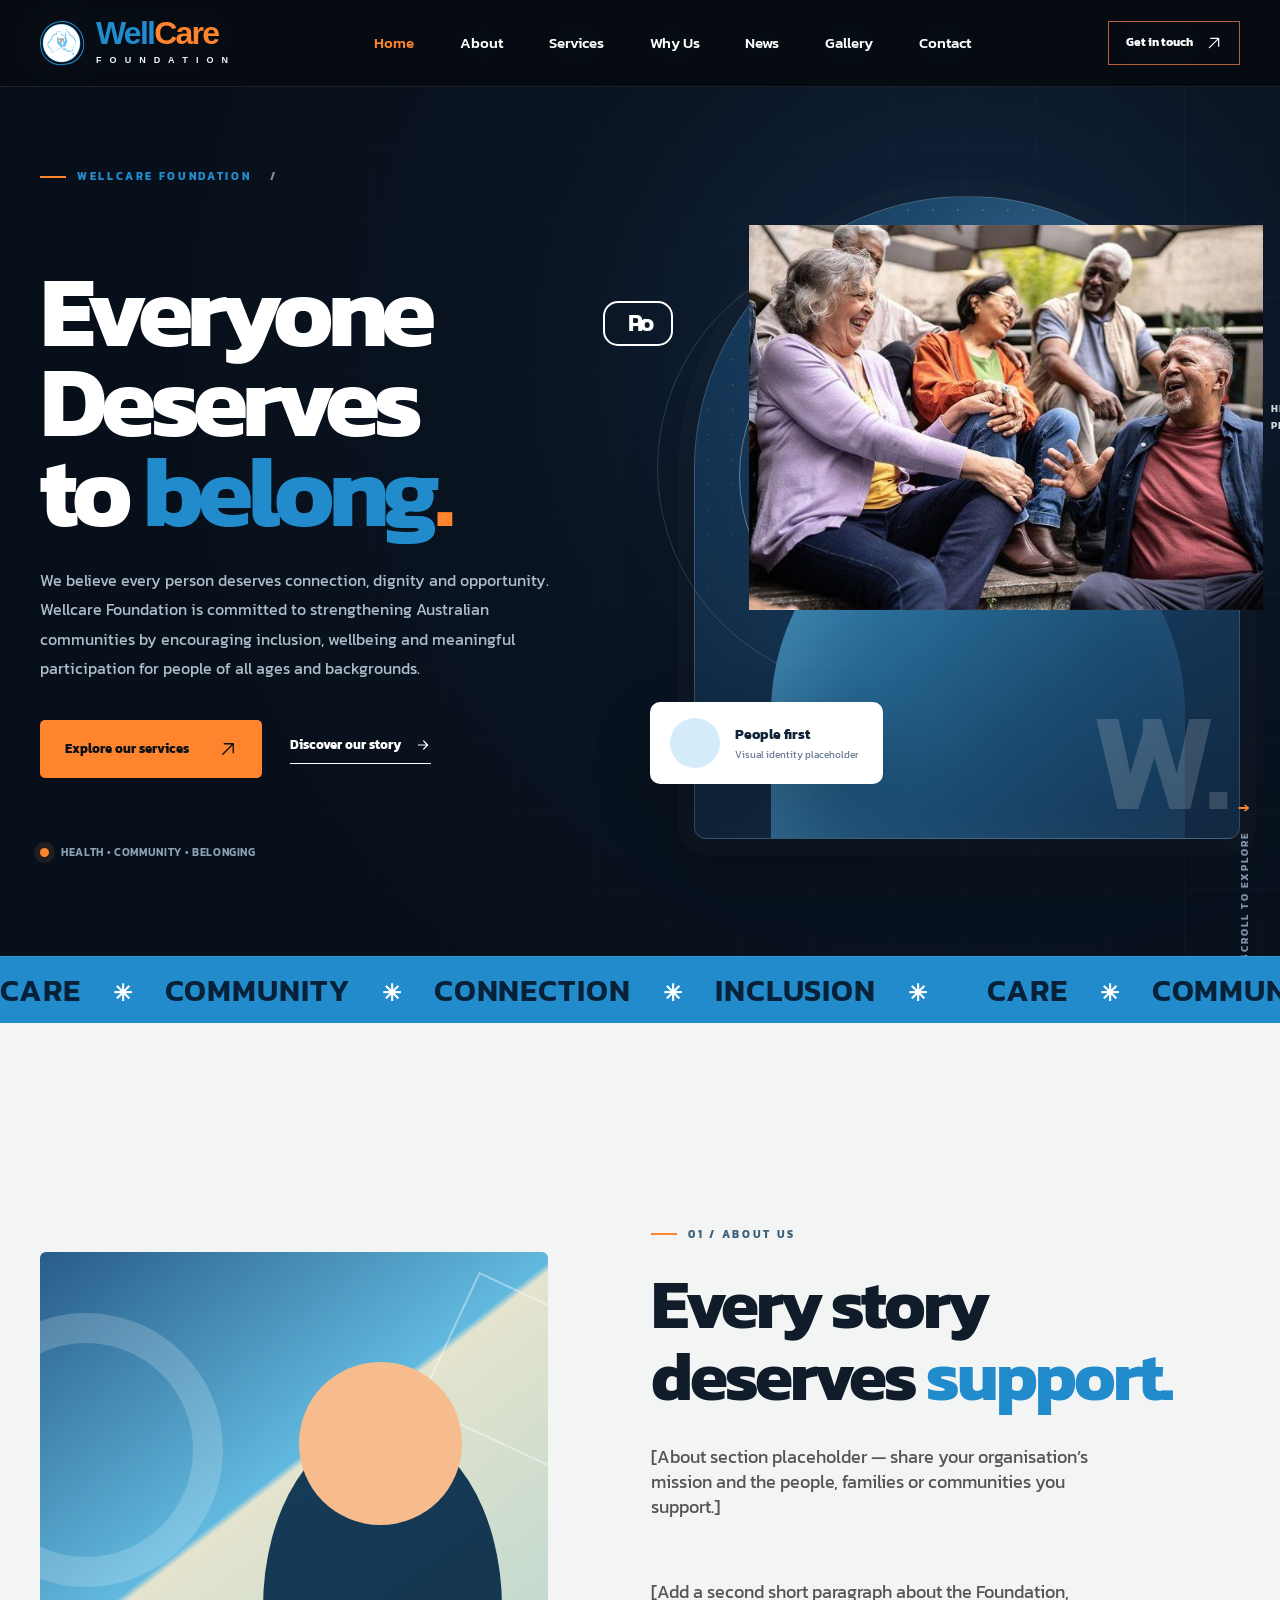
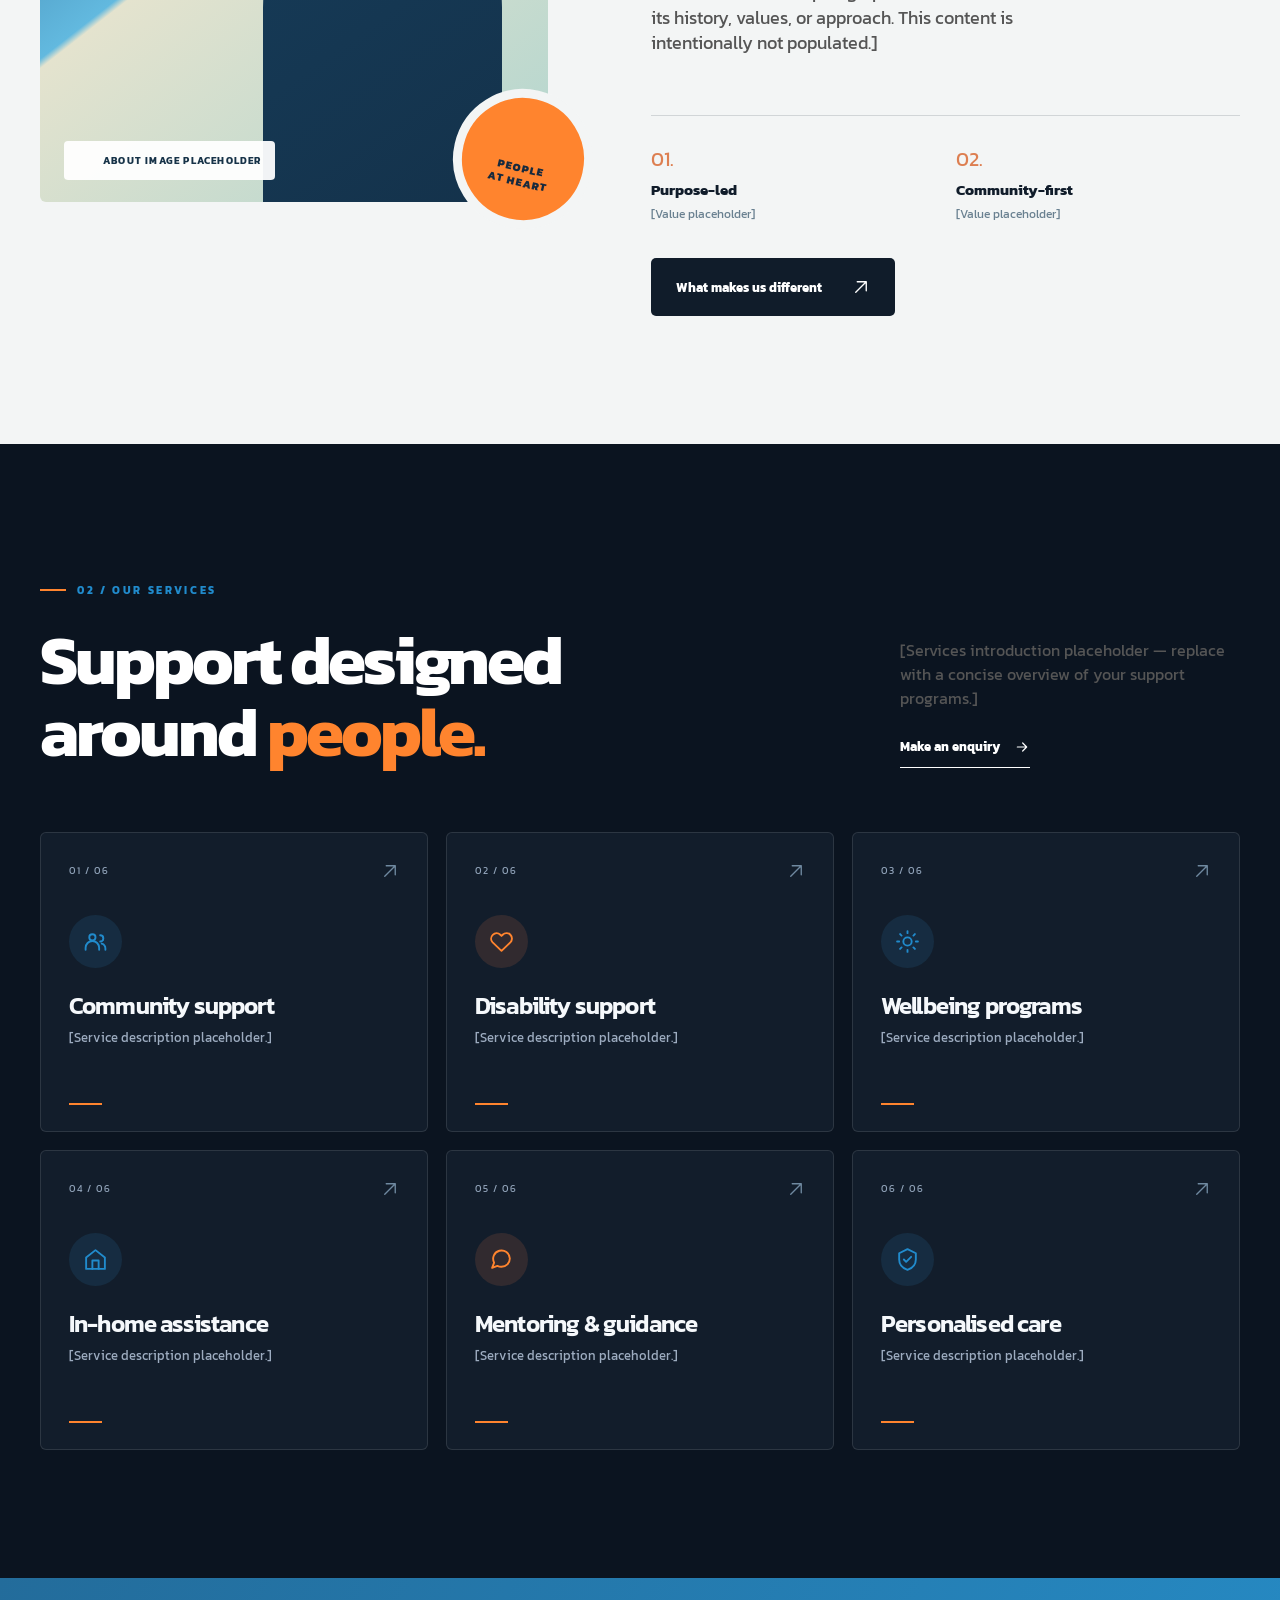
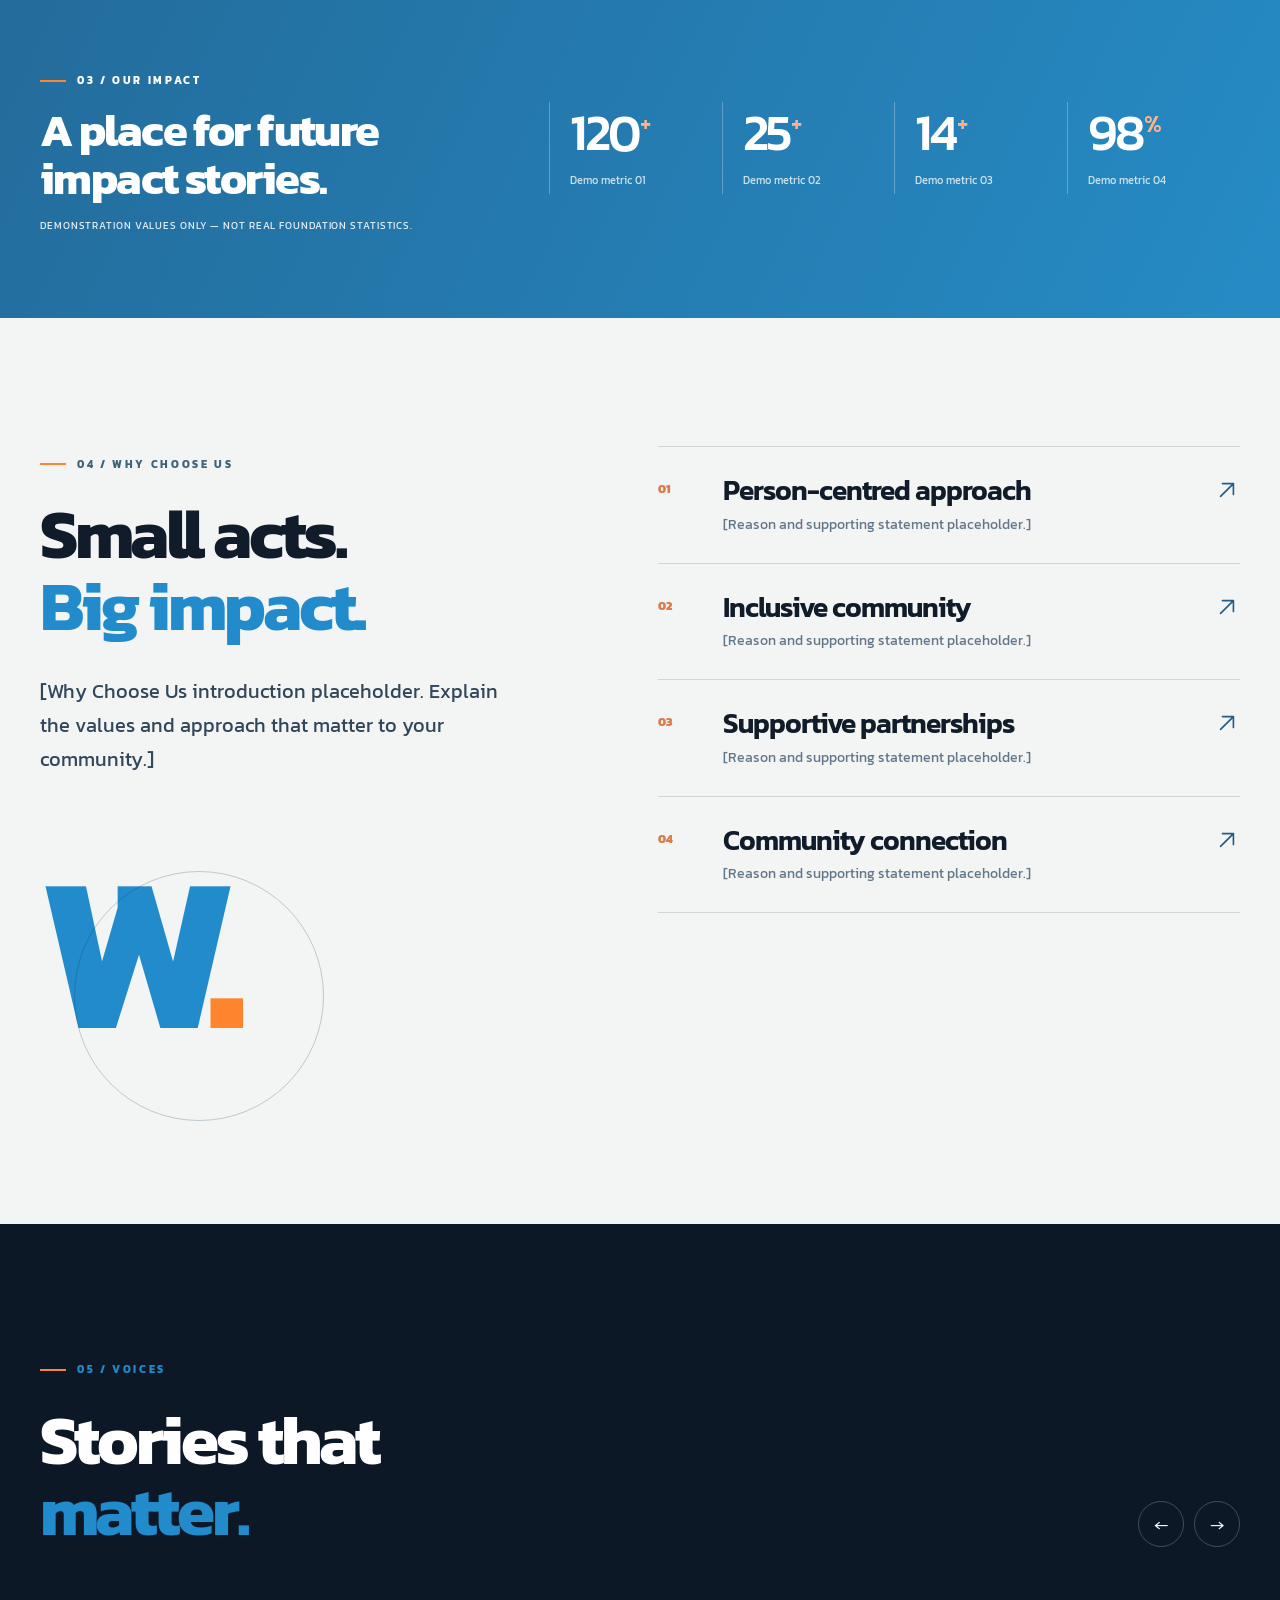
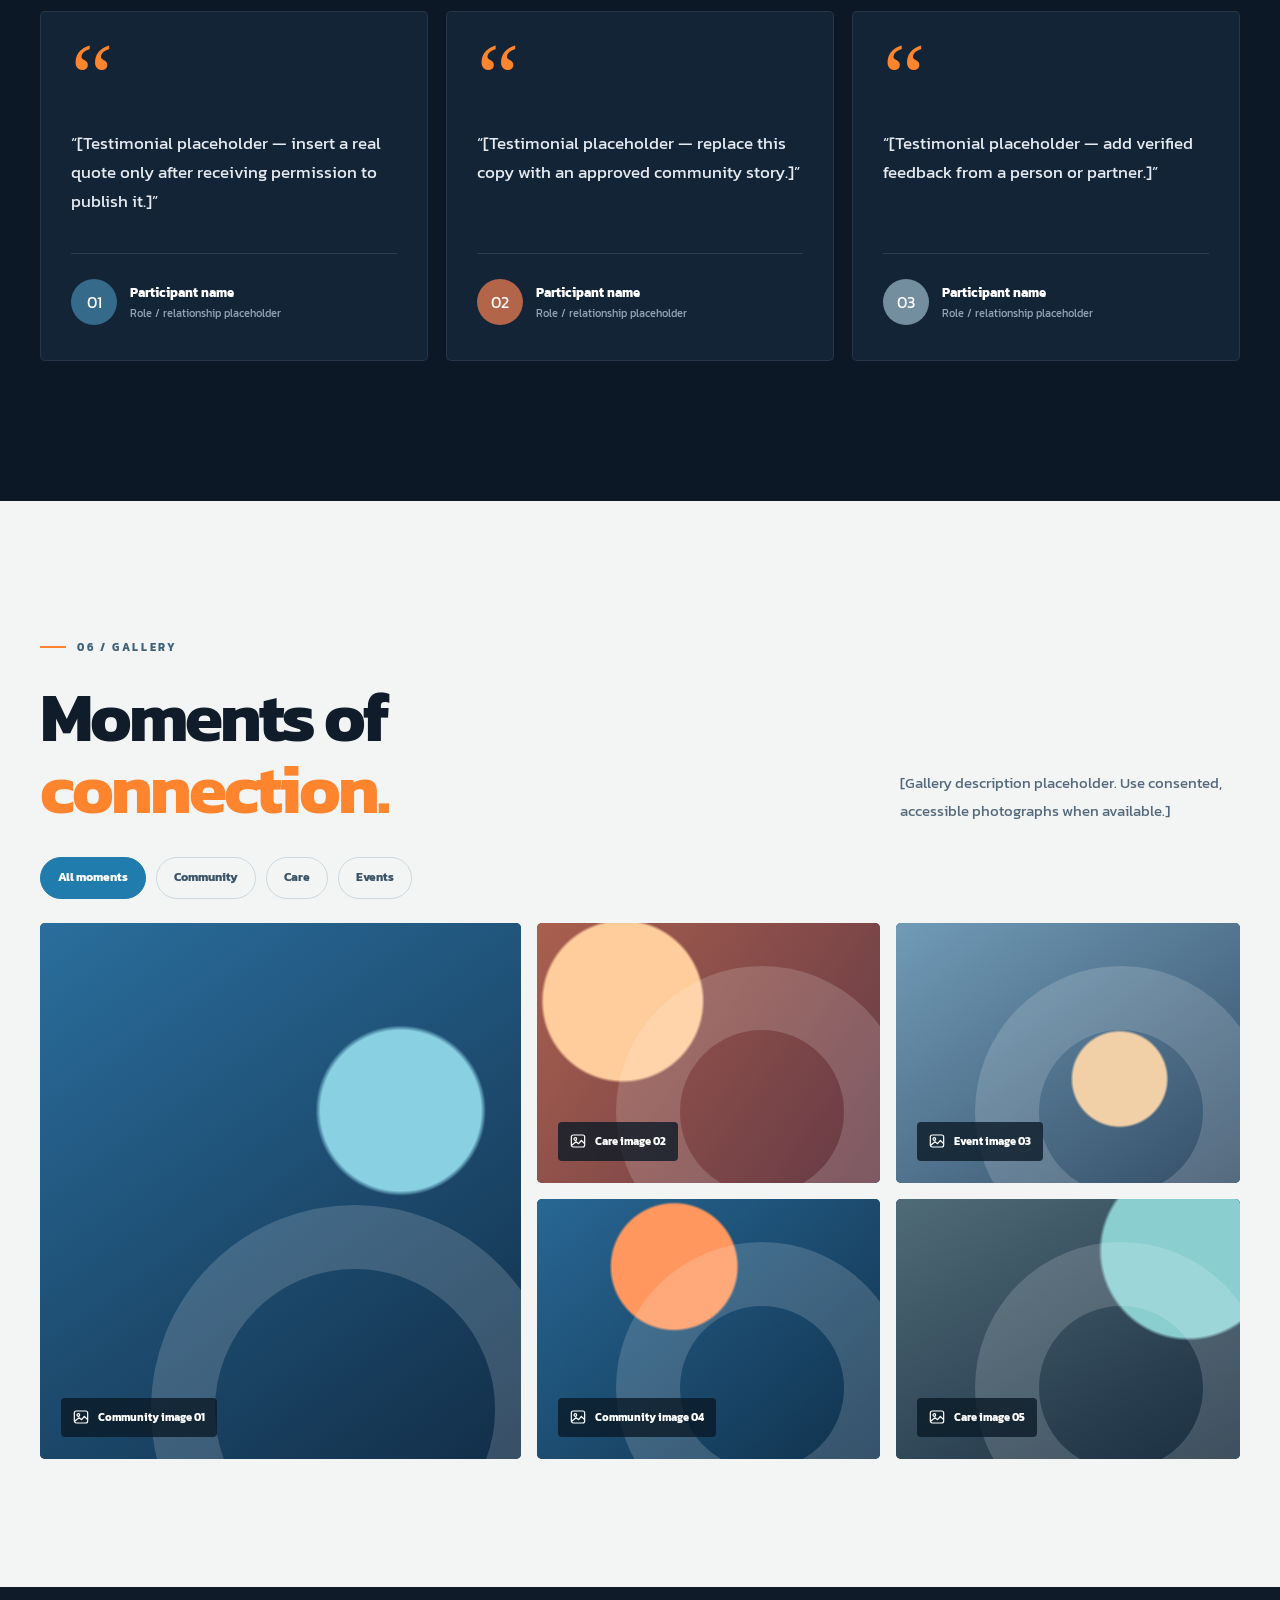
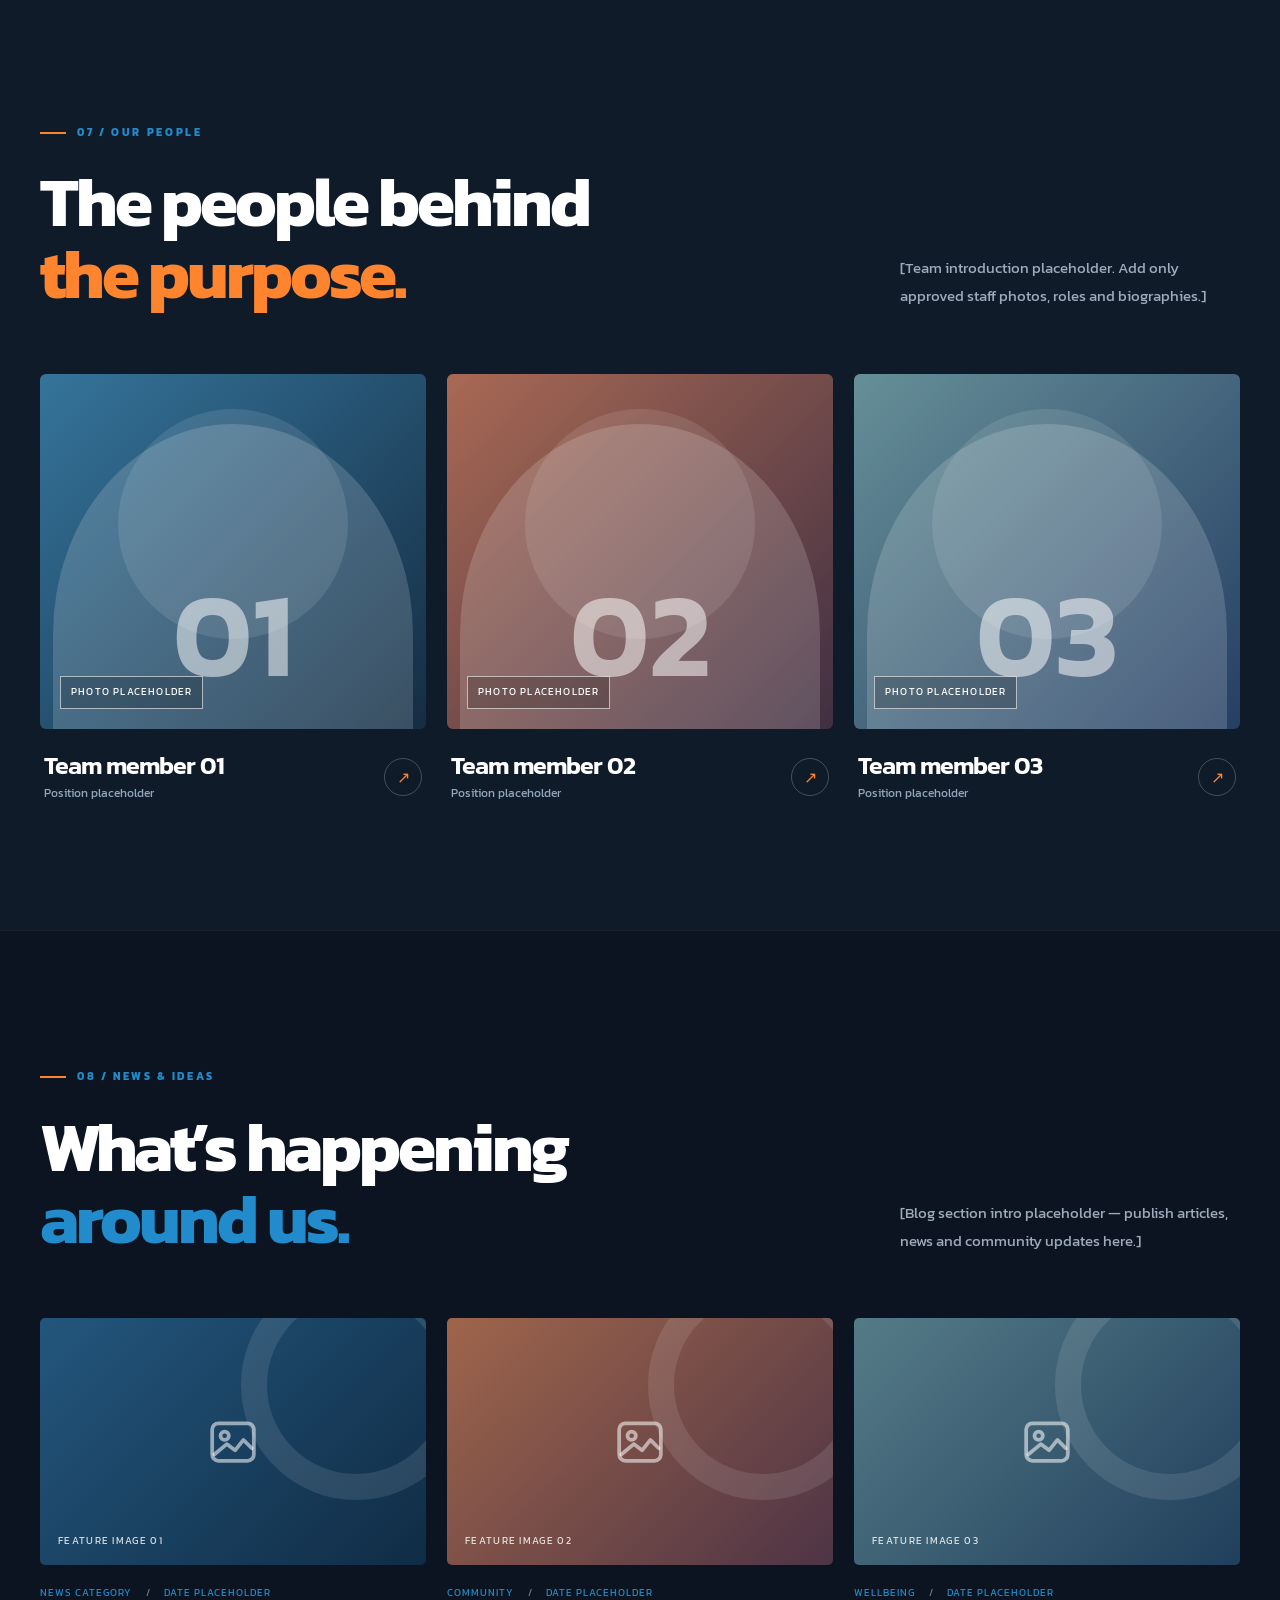
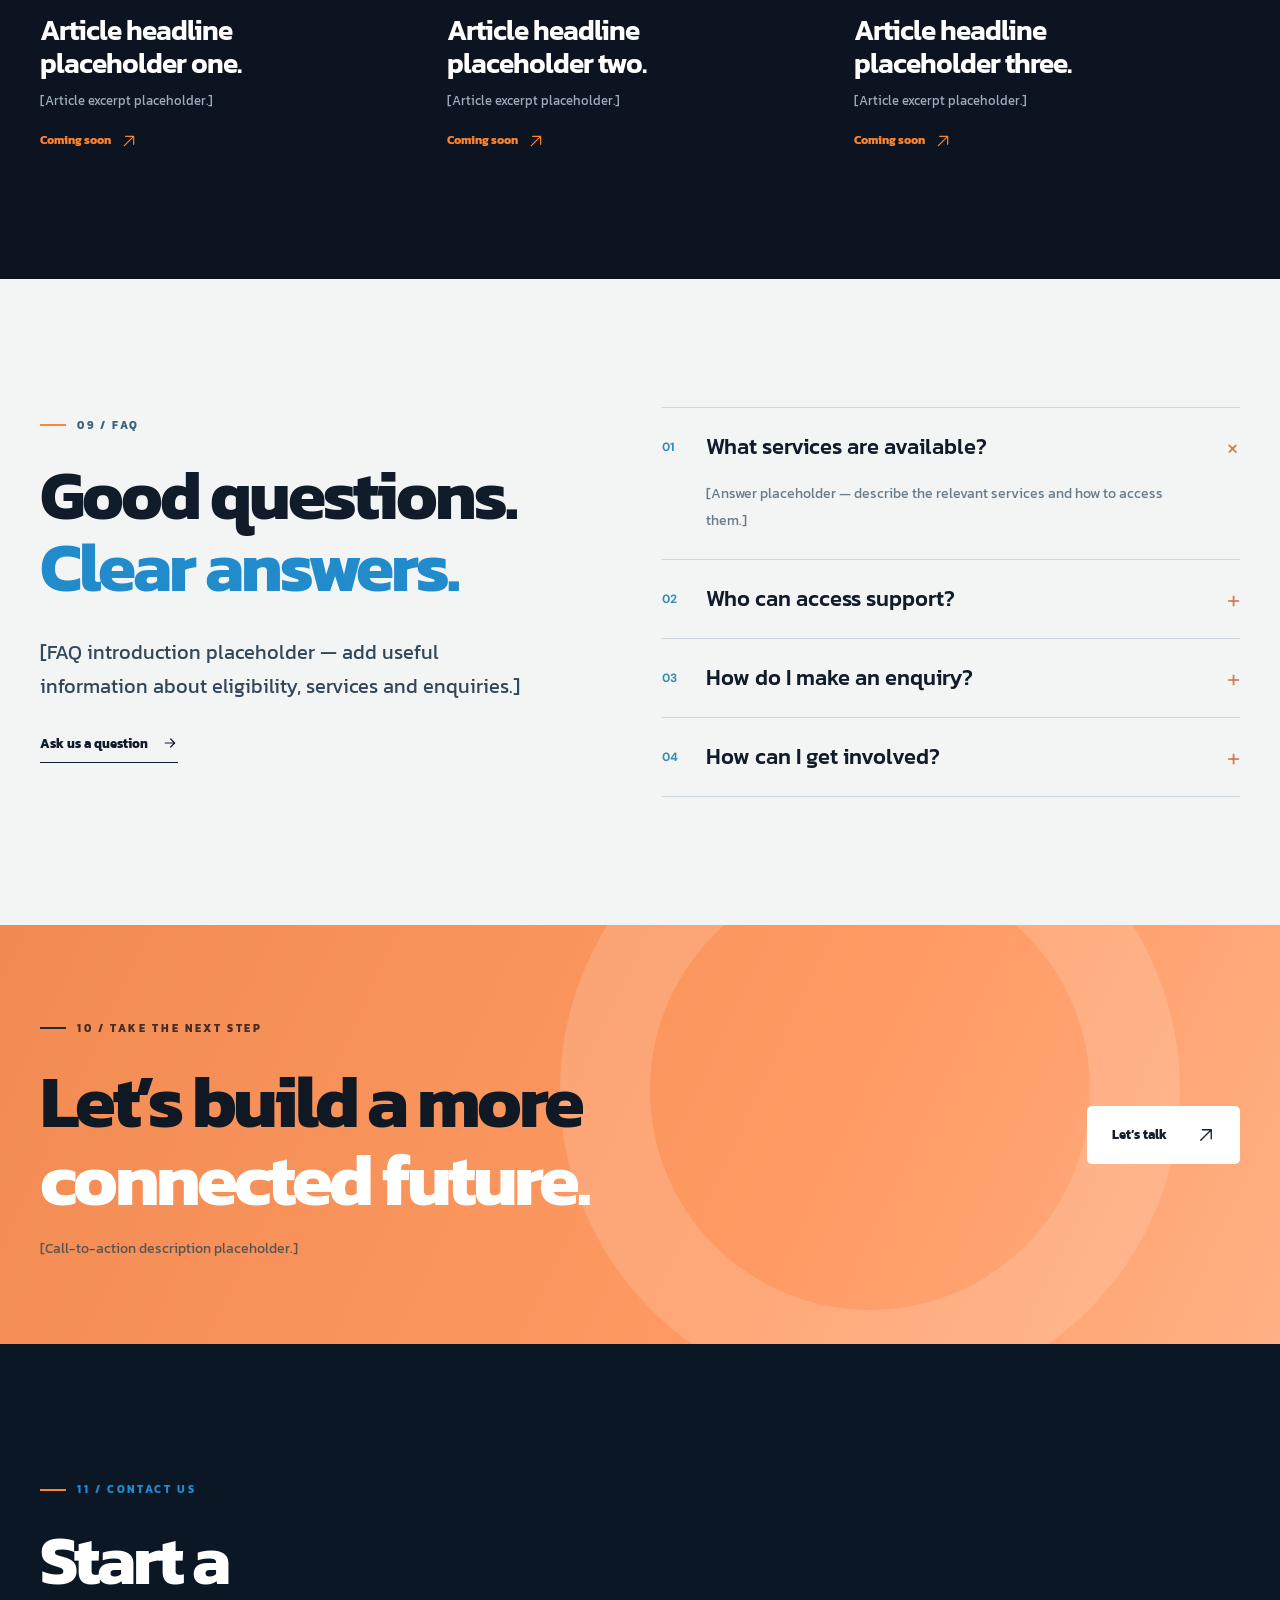
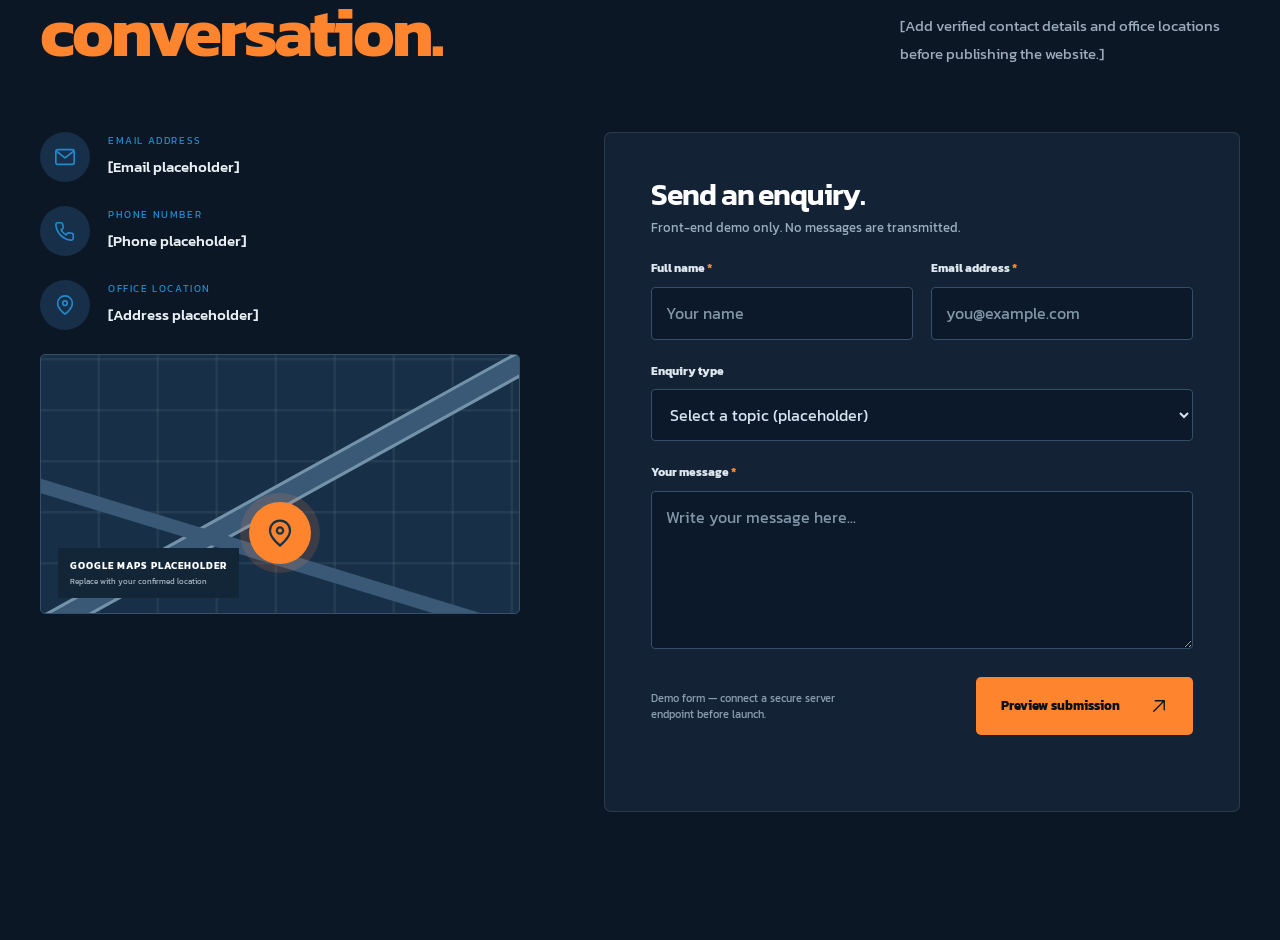
==== index.html @ 4d68d532 "Initial website development" ====
<!doctype html>
<html lang="en-AU">
<head>
  <meta charset="utf-8">
  <meta name="viewport" content="width=device-width, initial-scale=1">
  <meta name="theme-color" content="#090e16">
  <meta name="description" content="Wellcare Foundation — responsive website design prototype. Content and contact details are placeholders.">
  <title>Wellcare Foundation | Website UI Prototype</title>
  <link rel="stylesheet" href="css/wellcare-foundation-unified.css">
  <link rel="preconnect" href="https://fonts.googleapis.com">
  <link rel="preconnect" href="https://fonts.gstatic.com" crossorigin>
  <link href="https://fonts.googleapis.com/css2?family=DM+Sans:wght@400;500;600;700&family=Kanit:wght@400;500;600;700&display=swap" rel="stylesheet">
  <link rel="stylesheet" href="css/style.css">
  <script src="js/main.js" defer></script>
  <script src="js/wellcare-foundation-main.js" defer></script>
</head>
<body class="wf-site">
  <a class="skip-link" href="#main-content">Skip to main content</a>
  <div class="scroll-progress" aria-hidden="true"></div>

  <!-- Local SVG icon system; no icon font/library required. -->
  <svg xmlns="http://www.w3.org/2000/svg" class="svg-sprite" aria-hidden="true" focusable="false">
    <symbol id="i-arrow" viewBox="0 0 24 24"><path d="M5 12h14m-6-6 6 6-6 6"/></symbol>
    <symbol id="i-arrow-up-right" viewBox="0 0 24 24"><path d="M5 19 19 5M7 5h12v12"/></symbol>
    <symbol id="i-arrow-up" viewBox="0 0 24 24"><path d="M12 19V5m-6 6 6-6 6 6"/></symbol>
    <symbol id="i-heart" viewBox="0 0 24 24"><path d="M20.5 5.5a5.2 5.2 0 0 0-7.35 0L12 6.65l-1.15-1.15a5.2 5.2 0 0 0-7.35 7.35L12 21l8.5-8.15a5.2 5.2 0 0 0 0-7.35Z"/></symbol>
    <symbol id="i-people" viewBox="0 0 24 24"><circle cx="9" cy="8" r="3"/><path d="M2.5 20v-2a6.5 6.5 0 0 1 13 0v2m1-14a3 3 0 0 1 0 6m1.5 2a5 5 0 0 1 3.5 4.8V20"/></symbol>
    <symbol id="i-spark" viewBox="0 0 24 24"><path d="m12 2 2.6 7.4L22 12l-7.4 2.6L12 22l-2.6-7.4L2 12l7.4-2.6L12 2Z"/></symbol>
    <symbol id="i-shield" viewBox="0 0 24 24"><path d="m12 2 8 4v6c0 5.1-3.4 8.4-8 10-4.6-1.6-8-4.9-8-10V6l8-4Z"/><path d="m8.5 12 2.2 2.2 4.8-4.8"/></symbol>
    <symbol id="i-sun" viewBox="0 0 24 24"><circle cx="12" cy="12" r="4"/><path d="M12 2v2m0 16v2M4.9 4.9l1.4 1.4m11.4 11.4 1.4 1.4M2 12h2m16 0h2M4.9 19.1l1.4-1.4M17.7 6.3l1.4-1.4"/></symbol>
    <symbol id="i-home" viewBox="0 0 24 24"><path d="m3 10 9-7 9 7v11H3V10Z"/><path d="M9 21v-8h6v8"/></symbol>
    <symbol id="i-message" viewBox="0 0 24 24"><path d="M20 11a8 8 0 0 1-8 8 8.8 8.8 0 0 1-4-.9L3 20l1.9-5A8 8 0 1 1 20 11Z"/></symbol>
    <symbol id="i-pin" viewBox="0 0 24 24"><path d="M20 10c0 6-8 12-8 12S4 16 4 10a8 8 0 1 1 16 0Z"/><circle cx="12" cy="10" r="2.5"/></symbol>
    <symbol id="i-mail" viewBox="0 0 24 24"><rect x="2" y="4" width="20" height="16" rx="2"/><path d="m3 6 9 7 9-7"/></symbol>
    <symbol id="i-phone" viewBox="0 0 24 24"><path d="M21 16.5V20a2 2 0 0 1-2.2 2C9.7 21.2 2.8 14.3 2 5.2A2 2 0 0 1 4 3h3.5a2 2 0 0 1 2 1.7l.5 3a2 2 0 0 1-.6 1.8L7.8 11a16 16 0 0 0 5.2 5.2l1.5-1.6a2 2 0 0 1 1.8-.6l3 .5a2 2 0 0 1 1.7 2.2Z"/></symbol>
    <symbol id="i-plus" viewBox="0 0 24 24"><path d="M12 5v14M5 12h14"/></symbol>
    <symbol id="i-image" viewBox="0 0 24 24"><rect x="2" y="3" width="20" height="18" rx="3"/><circle cx="8" cy="9" r="2"/><path d="m3 18 6-5 4 3 4-5 4 4"/></symbol>
    <symbol id="i-play" viewBox="0 0 24 24"><path d="m8 5 11 7-11 7V5Z"/></symbol>
  </svg>

  <div id="site-header" data-include="components/header.html" aria-label="Site header"></div>
   <header id="header"></header>

  <main id="main-content">
    <!-- 01 / HERO -->
    <section class="hero" id="home" aria-labelledby="hero-title">
      <div class="hero__texture" aria-hidden="true"></div>
      <div class="container hero__inner">
        <div class="hero__copy">
          <div class="eyebrow eyebrow--light"><span class="eyebrow__dash"></span> WELLCARE FOUNDATION <span class="eyebrow__index">/ </span></div>
          <h1 id="hero-title" class="hero__title">Everyone Deserves<br>to <em>belong<span class="accent-dot">.</span></em></h1>
          <p class="hero__intro">We believe every person deserves connection, dignity and opportunity. Wellcare Foundation is committed to strengthening Australian communities by encouraging inclusion, wellbeing and meaningful participation for people of all ages and backgrounds.</p>
          <div class="hero__actions">
            <a href="#services" class="btn btn--orange">Explore our services <svg class="icon"><use href="#i-arrow-up-right"></use></svg></a>
            <a href="about.html" class="text-link text-link--light">Discover our story <svg class="icon"><use href="#i-arrow"></use></svg></a>
          </div>
          <div class="hero__bottom"><span class="hero__pulse" aria-hidden="true"></span><span>Health • Community • Belonging</span></div>
        </div>
        <div class="hero__art" aria-label="Decorative abstract image placeholder">
          <div class="hero__art-grid" aria-hidden="true"></div>
          <div class="hero__art-orbit hero__art-orbit--one" aria-hidden="true"></div>
          <div class="hero__art-orbit hero__art-orbit--two" aria-hidden="true"></div>
          <div class="hero__art-circle" aria-hidden="true"></div>
          <div class="hero__art-figure" aria-hidden="true"></div>
          <span class="hero__art-caption"><svg class="icon">
            <img src="img/img11.jpg" alt="Wellcare Foundation community" class="hero__main-image">
        </svg> HERO VISUAL PLACEHOLDER</span>
          <span class="hero__art-number" aria-hidden="true">W.</span>
          <div class="hero__floating-card"><span class="round-icon round-icon--blue"><svg class="icon"><use href="img/img4.jpg"></use></svg></span><span><strong>People first</strong><small>Visual identity placeholder</small></span></div>
        </div>
      </div>
      <div class="hero__side-note" aria-hidden="true">SCROLL TO EXPLORE <span>↓</span></div>
    </section>

    <!-- MOVING KEYWORDS -->
    <div class="ticker" aria-label="Care, community, connection and inclusion">
      <div class="ticker__track" aria-hidden="true">
        <span>CARE <b>✳</b> COMMUNITY <b>✳</b> CONNECTION <b>✳</b> INCLUSION <b>✳</b></span>
        <span>CARE <b>✳</b> COMMUNITY <b>✳</b> CONNECTION <b>✳</b> INCLUSION <b>✳</b></span>
        <span>CARE <b>✳</b> COMMUNITY <b>✳</b> CONNECTION <b>✳</b> INCLUSION <b>✳</b></span>
      </div>
    </div>

    <!-- 02 / ABOUT -->
    <section class="section section--light about" id="about" aria-labelledby="about-title">
      <div class="container about__grid">
        <div class="about__image reveal">
          <div class="media-placeholder media-placeholder--about">
            <div class="media-placeholder__decor media-placeholder__decor--circle"></div>
            <div class="media-placeholder__decor media-placeholder__decor--square"></div>
            <div class="media-placeholder__tag"><svg class="icon"><use href="img/img1.jpg"></use></svg> ABOUT IMAGE PLACEHOLDER</div>
          </div>
          <div class="about__seal"><svg class="icon"><use href="img/WCALogofinal.png"></use></svg><span>PEOPLE<br>AT HEART</span></div>
        </div>
        <div class="about__content reveal">
          <div class="eyebrow"><span class="eyebrow__dash"></span> 01 / ABOUT US</div>
          <h2 class="section-title" id="about-title">Every story<br>deserves <span class="text-blue">support.</span></h2>
          <p class="section-lead">[About section placeholder — share your organisation’s mission and the people, families or communities you support.]</p>
          <p class="body-copy">[Add a second short paragraph about the Foundation, its history, values, or approach. This content is intentionally not populated.]</p>
          <div class="about__mini-grid">
            <div><span class="about__line-number">01.</span><strong>Purpose-led</strong><small>[Value placeholder]</small></div>
            <div><span class="about__line-number">02.</span><strong>Community-first</strong><small>[Value placeholder]</small></div>
          </div>
          <a href="#why-us" class="btn btn--dark">What makes us different <svg class="icon"><use href="#i-arrow-up-right"></use></svg></a>
        </div>
      </div>
    </section>

    <!-- 03 / SERVICES -->
    <section class="section section--dark services" id="services" aria-labelledby="services-title">
      <div class="container">
        <div class="section-heading reveal">
          <div><div class="eyebrow eyebrow--light"><span class="eyebrow__dash"></span> 02 / OUR SERVICES</div><h2 class="section-title section-title--light" id="services-title">Support designed<br>around <span class="text-orange">people.</span></h2></div>
          <div class="section-heading__aside"><p>[Services introduction placeholder — replace with a concise overview of your support programs.]</p><a href="#contact" class="text-link text-link--light">Make an enquiry <svg class="icon"><use href="#i-arrow"></use></svg></a></div>
        </div>
        <div class="services__grid">
          <article class="service-card reveal"><span class="service-card__top"><span class="service-card__number">01 / 06</span><svg class="icon icon--arrow"><use href="#i-arrow-up-right"></use></svg></span><span class="service-card__icon"><svg class="icon"><use href="#i-people"></use></svg></span><h3>Community support</h3><p>[Service description placeholder.]</p><span class="service-card__rule"></span></article>
          <article class="service-card reveal"><span class="service-card__top"><span class="service-card__number">02 / 06</span><svg class="icon icon--arrow"><use href="#i-arrow-up-right"></use></svg></span><span class="service-card__icon"><svg class="icon"><use href="#i-heart"></use></svg></span><h3>Disability support</h3><p>[Service description placeholder.]</p><span class="service-card__rule"></span></article>
          <article class="service-card reveal"><span class="service-card__top"><span class="service-card__number">03 / 06</span><svg class="icon icon--arrow"><use href="#i-arrow-up-right"></use></svg></span><span class="service-card__icon"><svg class="icon"><use href="#i-sun"></use></svg></span><h3>Wellbeing programs</h3><p>[Service description placeholder.]</p><span class="service-card__rule"></span></article>
          <article class="service-card reveal"><span class="service-card__top"><span class="service-card__number">04 / 06</span><svg class="icon icon--arrow"><use href="#i-arrow-up-right"></use></svg></span><span class="service-card__icon"><svg class="icon"><use href="#i-home"></use></svg></span><h3>In-home assistance</h3><p>[Service description placeholder.]</p><span class="service-card__rule"></span></article>
          <article class="service-card reveal"><span class="service-card__top"><span class="service-card__number">05 / 06</span><svg class="icon icon--arrow"><use href="#i-arrow-up-right"></use></svg></span><span class="service-card__icon"><svg class="icon"><use href="#i-message"></use></svg></span><h3>Mentoring & guidance</h3><p>[Service description placeholder.]</p><span class="service-card__rule"></span></article>
          <article class="service-card reveal"><span class="service-card__top"><span class="service-card__number">06 / 06</span><svg class="icon icon--arrow"><use href="#i-arrow-up-right"></use></svg></span><span class="service-card__icon"><svg class="icon"><use href="#i-shield"></use></svg></span><h3>Personalised care</h3><p>[Service description placeholder.]</p><span class="service-card__rule"></span></article>
        </div>
      </div>
    </section>

    <!-- 04 / ANIMATED COUNTERS (EXPLICIT DEMO PLACEHOLDERS) -->
    <section class="stats" id="impact" aria-labelledby="stats-title">
      <div class="container">
        <div class="stats__intro"><div class="eyebrow eyebrow--light"><span class="eyebrow__dash"></span> 03 / OUR IMPACT</div><h2 id="stats-title">A place for future<br>impact stories.</h2><p>DEMONSTRATION VALUES ONLY — NOT REAL FOUNDATION STATISTICS.</p></div>
        <div class="stats__grid">
          <div class="stat"><span class="stat__value"><span data-counter="120">0</span><sup>+</sup></span><span class="stat__label">Demo metric 01</span></div>
          <div class="stat"><span class="stat__value"><span data-counter="25">0</span><sup>+</sup></span><span class="stat__label">Demo metric 02</span></div>
          <div class="stat"><span class="stat__value"><span data-counter="14">0</span><sup>+</sup></span><span class="stat__label">Demo metric 03</span></div>
          <div class="stat"><span class="stat__value"><span data-counter="98">0</span><sup>%</sup></span><span class="stat__label">Demo metric 04</span></div>
        </div>
      </div>
    </section>

    <!-- 05 / WHY CHOOSE US -->
    <section class="section section--light why" id="why-us" aria-labelledby="why-title">
      <div class="container why__grid">
        <div class="why__intro reveal"><div class="eyebrow"><span class="eyebrow__dash"></span> 04 / WHY CHOOSE US</div><h2 class="section-title" id="why-title">Small acts.<br><span class="text-blue">Big impact.</span></h2><p class="section-lead">[Why Choose Us introduction placeholder. Explain the values and approach that matter to your community.]</p><div class="why__graphic" aria-hidden="true"><span>W<span>.</span></span><div class="why__graphic-ring"></div></div></div>
        <div class="why__list">
          <article class="why-item reveal"><span class="why-item__number">01</span><div><h3>Person-centred approach</h3><p>[Reason and supporting statement placeholder.]</p></div><svg class="icon"><use href="#i-arrow-up-right"></use></svg></article>
          <article class="why-item reveal"><span class="why-item__number">02</span><div><h3>Inclusive community</h3><p>[Reason and supporting statement placeholder.]</p></div><svg class="icon"><use href="#i-arrow-up-right"></use></svg></article>
          <article class="why-item reveal"><span class="why-item__number">03</span><div><h3>Supportive partnerships</h3><p>[Reason and supporting statement placeholder.]</p></div><svg class="icon"><use href="#i-arrow-up-right"></use></svg></article>
          <article class="why-item reveal"><span class="why-item__number">04</span><div><h3>Community connection</h3><p>[Reason and supporting statement placeholder.]</p></div><svg class="icon"><use href="#i-arrow-up-right"></use></svg></article>
        </div>
      </div>
    </section>

    <!-- 06 / TESTIMONIALS -->
    <section class="section section--dark testimonials" id="testimonials" aria-labelledby="testimonials-title">
      <div class="container">
        <div class="section-heading reveal"><div><div class="eyebrow eyebrow--light"><span class="eyebrow__dash"></span> 05 / VOICES</div><h2 class="section-title section-title--light" id="testimonials-title">Stories that<br><span class="text-blue">matter.</span></h2></div><div class="carousel-controls"><button class="circle-button" type="button" data-slider-prev aria-label="Previous testimonial">←</button><button class="circle-button" type="button" data-slider-next aria-label="Next testimonial">→</button></div></div>
        <div class="testimonials__track" data-testimonial-slider tabindex="0" aria-label="Testimonial placeholder cards">
          <article class="quote-card"><span class="quote-card__mark" aria-hidden="true">“</span><p>“[Testimonial placeholder — insert a real quote only after receiving permission to publish it.]”</p><div class="quote-card__person"><span class="avatar avatar--one" aria-hidden="true">01</span><span><strong>Participant name</strong><small>Role / relationship placeholder</small></span></div></article>
          <article class="quote-card"><span class="quote-card__mark" aria-hidden="true">“</span><p>“[Testimonial placeholder — replace this copy with an approved community story.]”</p><div class="quote-card__person"><span class="avatar avatar--two" aria-hidden="true">02</span><span><strong>Participant name</strong><small>Role / relationship placeholder</small></span></div></article>
          <article class="quote-card"><span class="quote-card__mark" aria-hidden="true">“</span><p>“[Testimonial placeholder — add verified feedback from a person or partner.]”</p><div class="quote-card__person"><span class="avatar avatar--three" aria-hidden="true">03</span><span><strong>Participant name</strong><small>Role / relationship placeholder</small></span></div></article>
        </div>
      </div>
    </section>

    <!-- 07 / GALLERY WITH WORKING FILTERS -->
    <section class="section section--light gallery" id="gallery" aria-labelledby="gallery-title">
      <div class="container">
        <div class="section-heading section-heading--bottom reveal"><div><div class="eyebrow"><span class="eyebrow__dash"></span> 06 / GALLERY</div><h2 class="section-title" id="gallery-title">Moments of<br><span class="text-orange">connection.</span></h2></div><p class="section-heading__aside">[Gallery description placeholder. Use consented, accessible photographs when available.]</p></div>
        <div class="filter-bar" aria-label="Filter gallery">
          <button type="button" class="filter-button is-active" data-filter="all" aria-pressed="true">All moments</button>
          <button type="button" class="filter-button" data-filter="community" aria-pressed="false">Community</button>
          <button type="button" class="filter-button" data-filter="care" aria-pressed="false">Care</button>
          <button type="button" class="filter-button" data-filter="events" aria-pressed="false">Events</button>
        </div>
        <div class="gallery__grid">
          <div class="gallery-tile gallery-tile--large gallery-tile--a reveal" data-gallery-category="community"><div class="gallery-tile__art"></div><span class="gallery-tile__label"><svg class="icon"><use href="#i-image"></use></svg> Community image 01</span></div>
          <div class="gallery-tile gallery-tile--b reveal" data-gallery-category="care"><div class="gallery-tile__art"></div><span class="gallery-tile__label"><svg class="icon"><use href="#i-image"></use></svg> Care image 02</span></div>
          <div class="gallery-tile gallery-tile--c reveal" data-gallery-category="events"><div class="gallery-tile__art"></div><span class="gallery-tile__label"><svg class="icon"><use href="#i-image"></use></svg> Event image 03</span></div>
          <div class="gallery-tile gallery-tile--d reveal" data-gallery-category="community"><div class="gallery-tile__art"></div><span class="gallery-tile__label"><svg class="icon"><use href="#i-image"></use></svg> Community image 04</span></div>
          <div class="gallery-tile gallery-tile--e reveal" data-gallery-category="care"><div class="gallery-tile__art"></div><span class="gallery-tile__label"><svg class="icon"><use href="#i-image"></use></svg> Care image 05</span></div>
        </div>
      </div>
    </section>

    <!-- 08 / TEAM -->
    <section class="section section--dark team" id="team" aria-labelledby="team-title">
      <div class="container">
        <div class="section-heading reveal"><div><div class="eyebrow eyebrow--light"><span class="eyebrow__dash"></span> 07 / OUR PEOPLE</div><h2 class="section-title section-title--light" id="team-title">The people behind<br><span class="text-orange">the purpose.</span></h2></div><p class="section-heading__aside">[Team introduction placeholder. Add only approved staff photos, roles and biographies.]</p></div>
        <div class="team__grid">
          <article class="team-card reveal"><div class="team-card__media team-card__media--one"><span class="team-card__avatar" aria-hidden="true">01</span><span class="media-stamp">PHOTO PLACEHOLDER</span></div><div class="team-card__content"><div><h3>Team member 01</h3><p>Position placeholder</p></div><span class="team-card__plus" aria-hidden="true">↗</span></div></article>
          <article class="team-card reveal"><div class="team-card__media team-card__media--two"><span class="team-card__avatar" aria-hidden="true">02</span><span class="media-stamp">PHOTO PLACEHOLDER</span></div><div class="team-card__content"><div><h3>Team member 02</h3><p>Position placeholder</p></div><span class="team-card__plus" aria-hidden="true">↗</span></div></article>
          <article class="team-card reveal"><div class="team-card__media team-card__media--three"><span class="team-card__avatar" aria-hidden="true">03</span><span class="media-stamp">PHOTO PLACEHOLDER</span></div><div class="team-card__content"><div><h3>Team member 03</h3><p>Position placeholder</p></div><span class="team-card__plus" aria-hidden="true">↗</span></div></article>
        </div>
      </div>
    </section>

    <!-- 09 / BLOG -->
    <section class="section section--dark blog" id="news" aria-labelledby="blog-title">
      <div class="container">
        <div class="section-heading reveal"><div><div class="eyebrow eyebrow--light"><span class="eyebrow__dash"></span> 08 / NEWS & IDEAS</div><h2 class="section-title section-title--light" id="blog-title">What’s happening<br><span class="text-blue">around us.</span></h2></div><p class="section-heading__aside">[Blog section intro placeholder — publish articles, news and community updates here.]</p></div>
        <div class="blog__grid">
          <article class="news-card reveal"><div class="news-card__image news-card__image--a"><span class="news-card__image-label">FEATURE IMAGE 01</span><svg class="icon"><use href="#i-image"></use></svg></div><div class="news-card__meta"><span>NEWS CATEGORY</span><span>DATE PLACEHOLDER</span></div><h3>Article headline placeholder one.</h3><p>[Article excerpt placeholder.]</p><span class="news-card__text-link">Coming soon <svg class="icon"><use href="#i-arrow-up-right"></use></svg></span></article>
          <article class="news-card reveal"><div class="news-card__image news-card__image--b"><span class="news-card__image-label">FEATURE IMAGE 02</span><svg class="icon"><use href="#i-image"></use></svg></div><div class="news-card__meta"><span>COMMUNITY</span><span>DATE PLACEHOLDER</span></div><h3>Article headline placeholder two.</h3><p>[Article excerpt placeholder.]</p><span class="news-card__text-link">Coming soon <svg class="icon"><use href="#i-arrow-up-right"></use></svg></span></article>
          <article class="news-card reveal"><div class="news-card__image news-card__image--c"><span class="news-card__image-label">FEATURE IMAGE 03</span><svg class="icon"><use href="#i-image"></use></svg></div><div class="news-card__meta"><span>WELLBEING</span><span>DATE PLACEHOLDER</span></div><h3>Article headline placeholder three.</h3><p>[Article excerpt placeholder.]</p><span class="news-card__text-link">Coming soon <svg class="icon"><use href="#i-arrow-up-right"></use></svg></span></article>
        </div>
      </div>
    </section>

    <!-- 10 / FAQ -->
    <section class="section section--light faq" id="faq" aria-labelledby="faq-title">
      <div class="container faq__grid">
        <div class="faq__intro reveal"><div class="eyebrow"><span class="eyebrow__dash"></span> 09 / FAQ</div><h2 class="section-title" id="faq-title">Good questions.<br><span class="text-blue">Clear answers.</span></h2><p class="section-lead">[FAQ introduction placeholder — add useful information about eligibility, services and enquiries.]</p><a href="#contact" class="text-link">Ask us a question <svg class="icon"><use href="#i-arrow"></use></svg></a></div>
        <div class="faq__items reveal">
          <details class="faq-item" open><summary><span>01</span> What services are available? <span class="faq-item__plus">+</span></summary><p>[Answer placeholder — describe the relevant services and how to access them.]</p></details>
          <details class="faq-item"><summary><span>02</span> Who can access support? <span class="faq-item__plus">+</span></summary><p>[Answer placeholder — explain the eligibility or referral process.]</p></details>
          <details class="faq-item"><summary><span>03</span> How do I make an enquiry? <span class="faq-item__plus">+</span></summary><p>[Answer placeholder — describe the contact and response process.]</p></details>
          <details class="faq-item"><summary><span>04</span> How can I get involved? <span class="faq-item__plus">+</span></summary><p>[Answer placeholder — add approved volunteering, partnership or donation information.]</p></details>
        </div>
      </div>
    </section>

    <!-- 11 / CTA -->
    <section class="cta" id="get-involved" aria-labelledby="cta-title">
      <div class="container cta__inner reveal"><div><div class="eyebrow eyebrow--light"><span class="eyebrow__dash"></span> 10 / TAKE THE NEXT STEP</div><h2 id="cta-title">Let’s build a more<br><em>connected future.</em></h2><p>[Call-to-action description placeholder.]</p></div><a href="#contact" class="btn btn--white">Let’s talk <svg class="icon"><use href="#i-arrow-up-right"></use></svg></a><div class="cta__shape" aria-hidden="true"></div></div>
    </section>

    <!-- 12 / CONTACT + MAP PLACEHOLDER -->
    <section class="section section--dark contact" id="contact" aria-labelledby="contact-title">
      <div class="container">
        <div class="section-heading reveal"><div><div class="eyebrow eyebrow--light"><span class="eyebrow__dash"></span> 11 / CONTACT US</div><h2 class="section-title section-title--light" id="contact-title">Start a<br><span class="text-orange">conversation.</span></h2></div><p class="section-heading__aside">[Add verified contact details and office locations before publishing the website.]</p></div>
        <div class="contact__grid">
          <div class="contact__details reveal">
            <div class="contact-item"><span class="round-icon"><svg class="icon"><use href="#i-mail"></use></svg></span><div><span class="contact-item__label">EMAIL ADDRESS</span><strong>[Email placeholder]</strong></div></div>
            <div class="contact-item"><span class="round-icon"><svg class="icon"><use href="#i-phone"></use></svg></span><div><span class="contact-item__label">PHONE NUMBER</span><strong>[Phone placeholder]</strong></div></div>
            <div class="contact-item"><span class="round-icon"><svg class="icon"><use href="#i-pin"></use></svg></span><div><span class="contact-item__label">OFFICE LOCATION</span><strong>[Address placeholder]</strong></div></div>
            <div class="map-placeholder" role="img" aria-label="Placeholder for embedded Google Map. No real location is shown."><span class="map-placeholder__grid" aria-hidden="true"></span><span class="map-placeholder__pin"><svg class="icon"><use href="#i-pin"></use></svg></span><span class="map-placeholder__caption">GOOGLE MAPS PLACEHOLDER<br><small>Replace with your confirmed location</small></span></div>
          </div>
          <form class="contact-form reveal" id="contact-form" novalidate>
            <div class="contact-form__heading"><h3>Send an enquiry.</h3><p>Front-end demo only. No messages are transmitted.</p></div>
            <div class="field-row"><div class="field"><label for="contact-name">Full name <span aria-hidden="true">*</span></label><input id="contact-name" name="name" autocomplete="name" required placeholder="Your name"></div><div class="field"><label for="contact-email">Email address <span aria-hidden="true">*</span></label><input id="contact-email" name="email" type="email" autocomplete="email" required placeholder="you@example.com"></div></div>
            <div class="field"><label for="contact-subject">Enquiry type</label><select id="contact-subject" name="subject"><option value="">Select a topic (placeholder)</option><option>General enquiry</option><option>Services</option><option>Partnership</option><option>Other</option></select></div>
            <div class="field"><label for="contact-message">Your message <span aria-hidden="true">*</span></label><textarea id="contact-message" name="message" rows="5" required minlength="10" placeholder="Write your message here..."></textarea></div>
            <div class="contact-form__bottom"><p>Demo form — connect a secure server endpoint before launch.</p><button class="btn btn--orange" type="submit">Preview submission <svg class="icon"><use href="#i-arrow-up-right"></use></svg></button></div>
            <p class="form-status" id="contact-form-status" role="status" aria-live="polite"></p>
          </form>
        </div>
      </div>
    </section>
  </main>

  <!-- <div id="site-footer" data-include="components/footer.html" aria-label="Site footer"></div> -->
  <button class="back-to-top" type="button" aria-label="Back to top"><svg class="icon"><use href="#i-arrow-up"></use></svg></button>
</body>
</html>
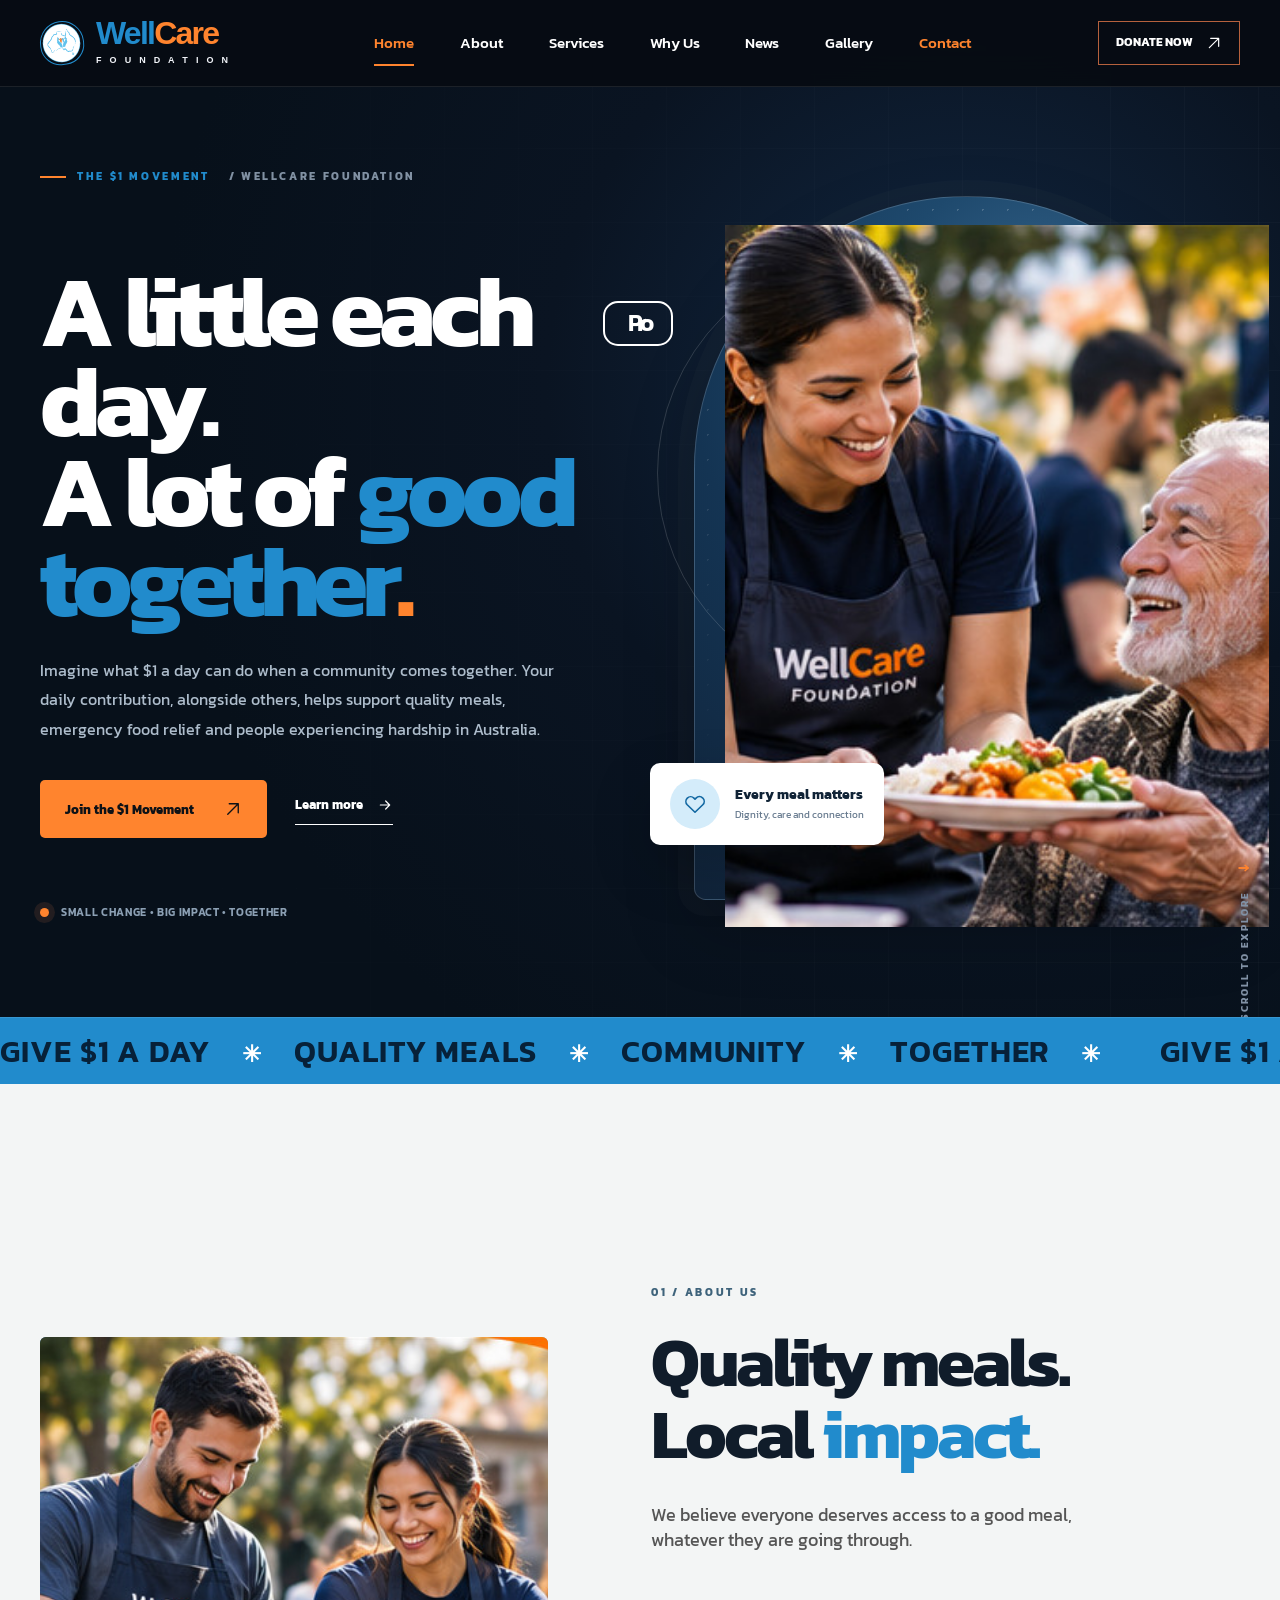
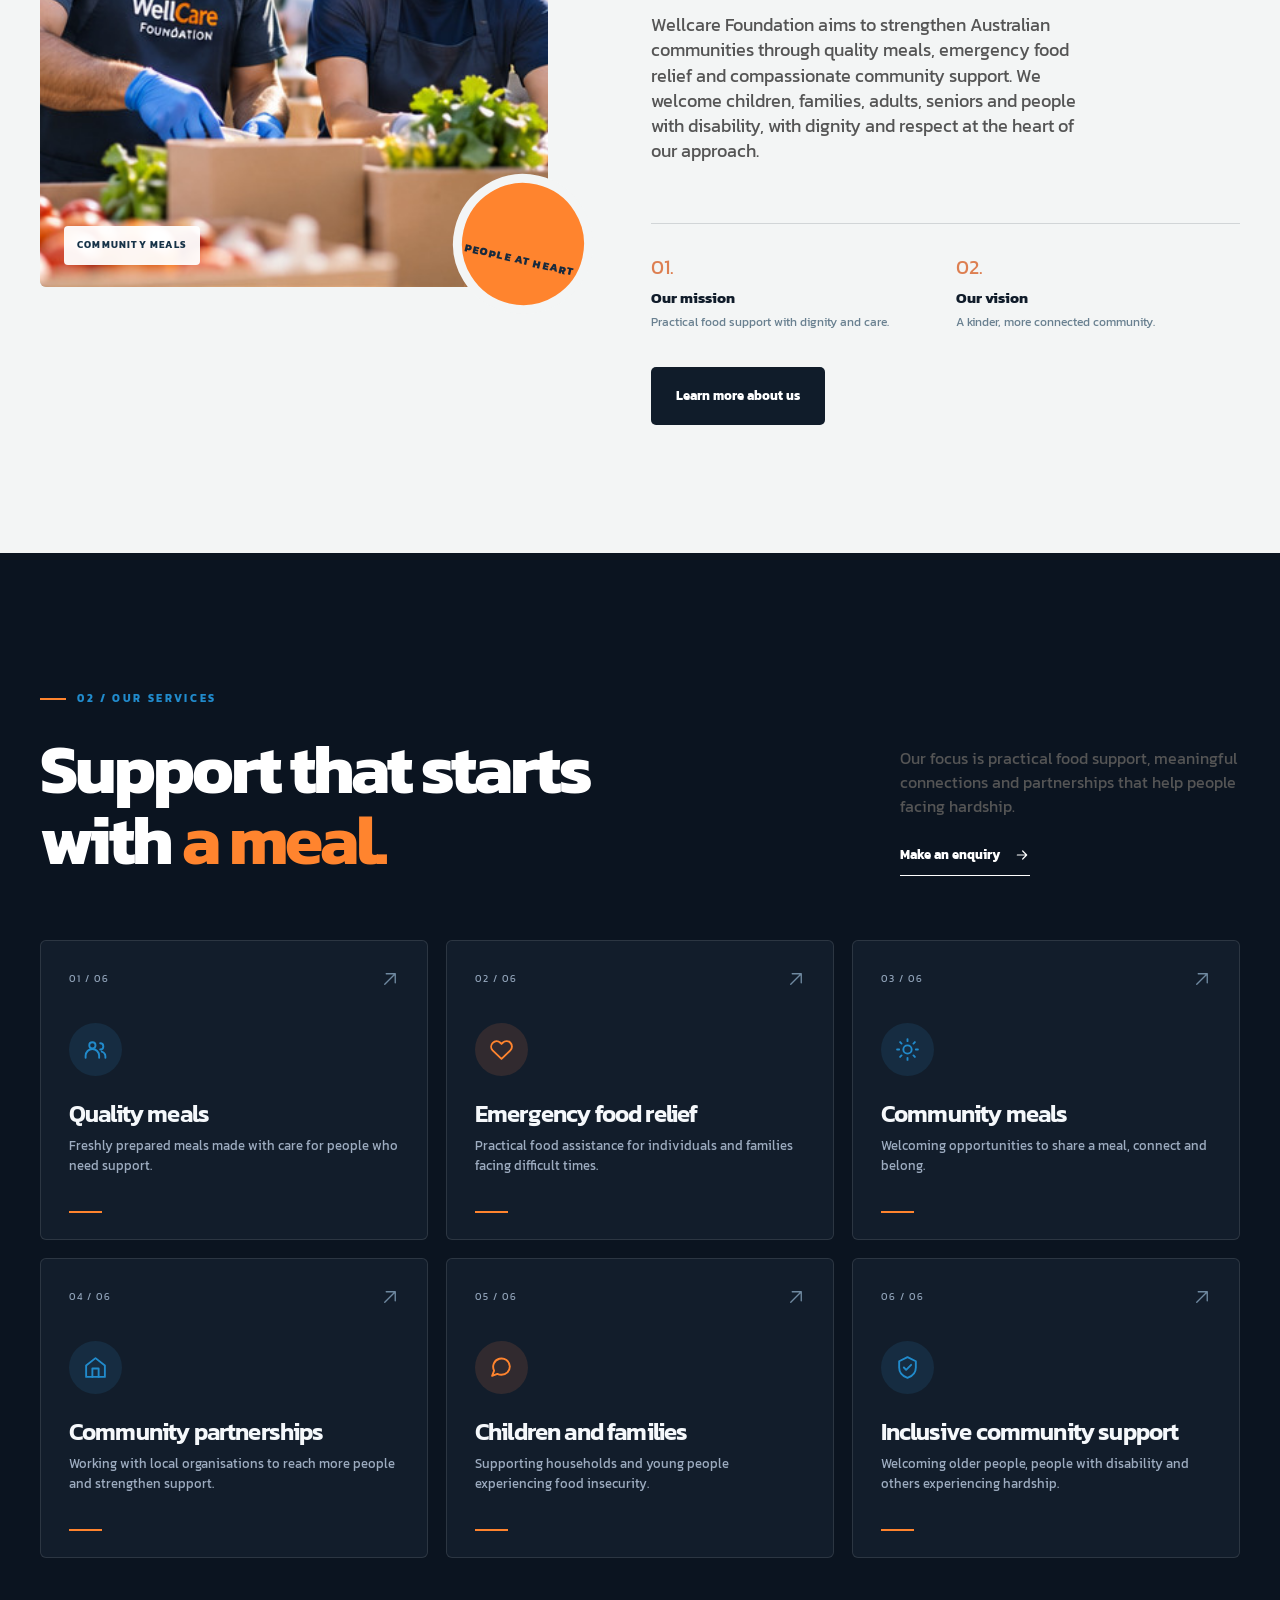
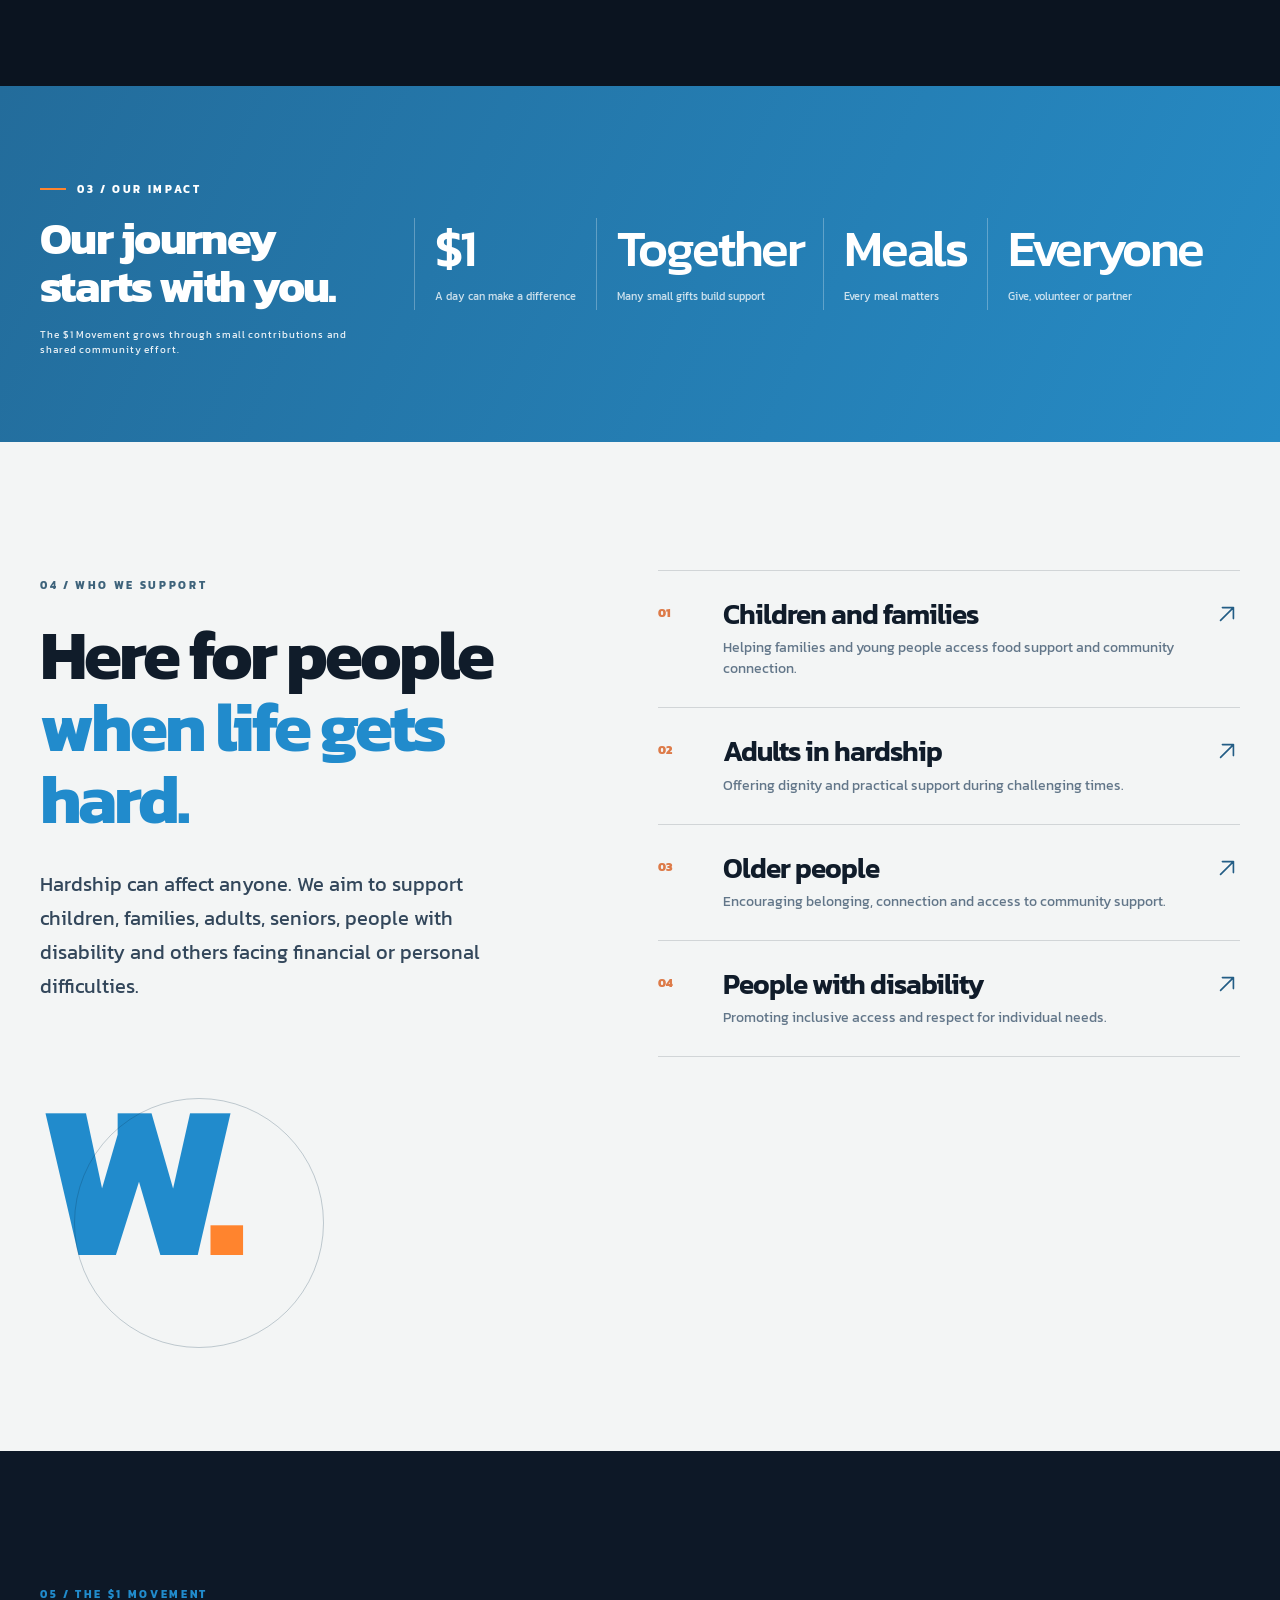
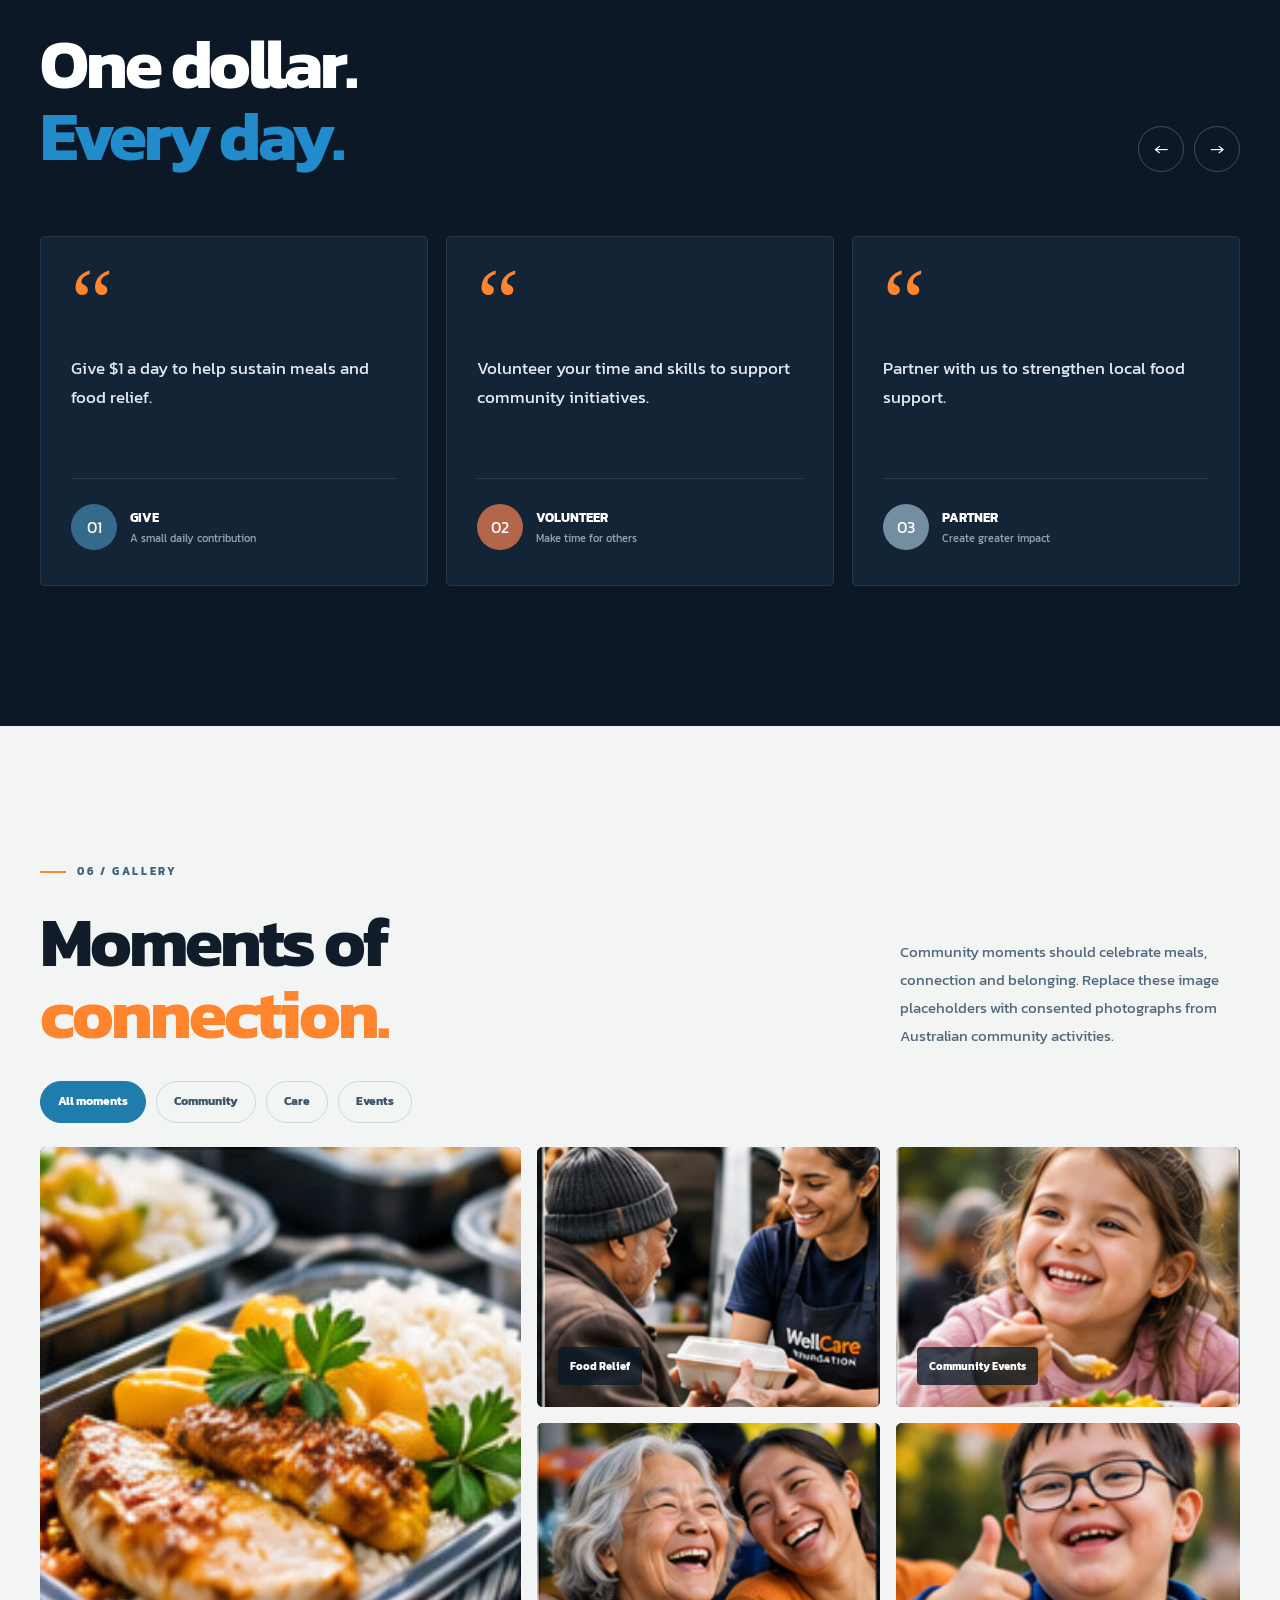
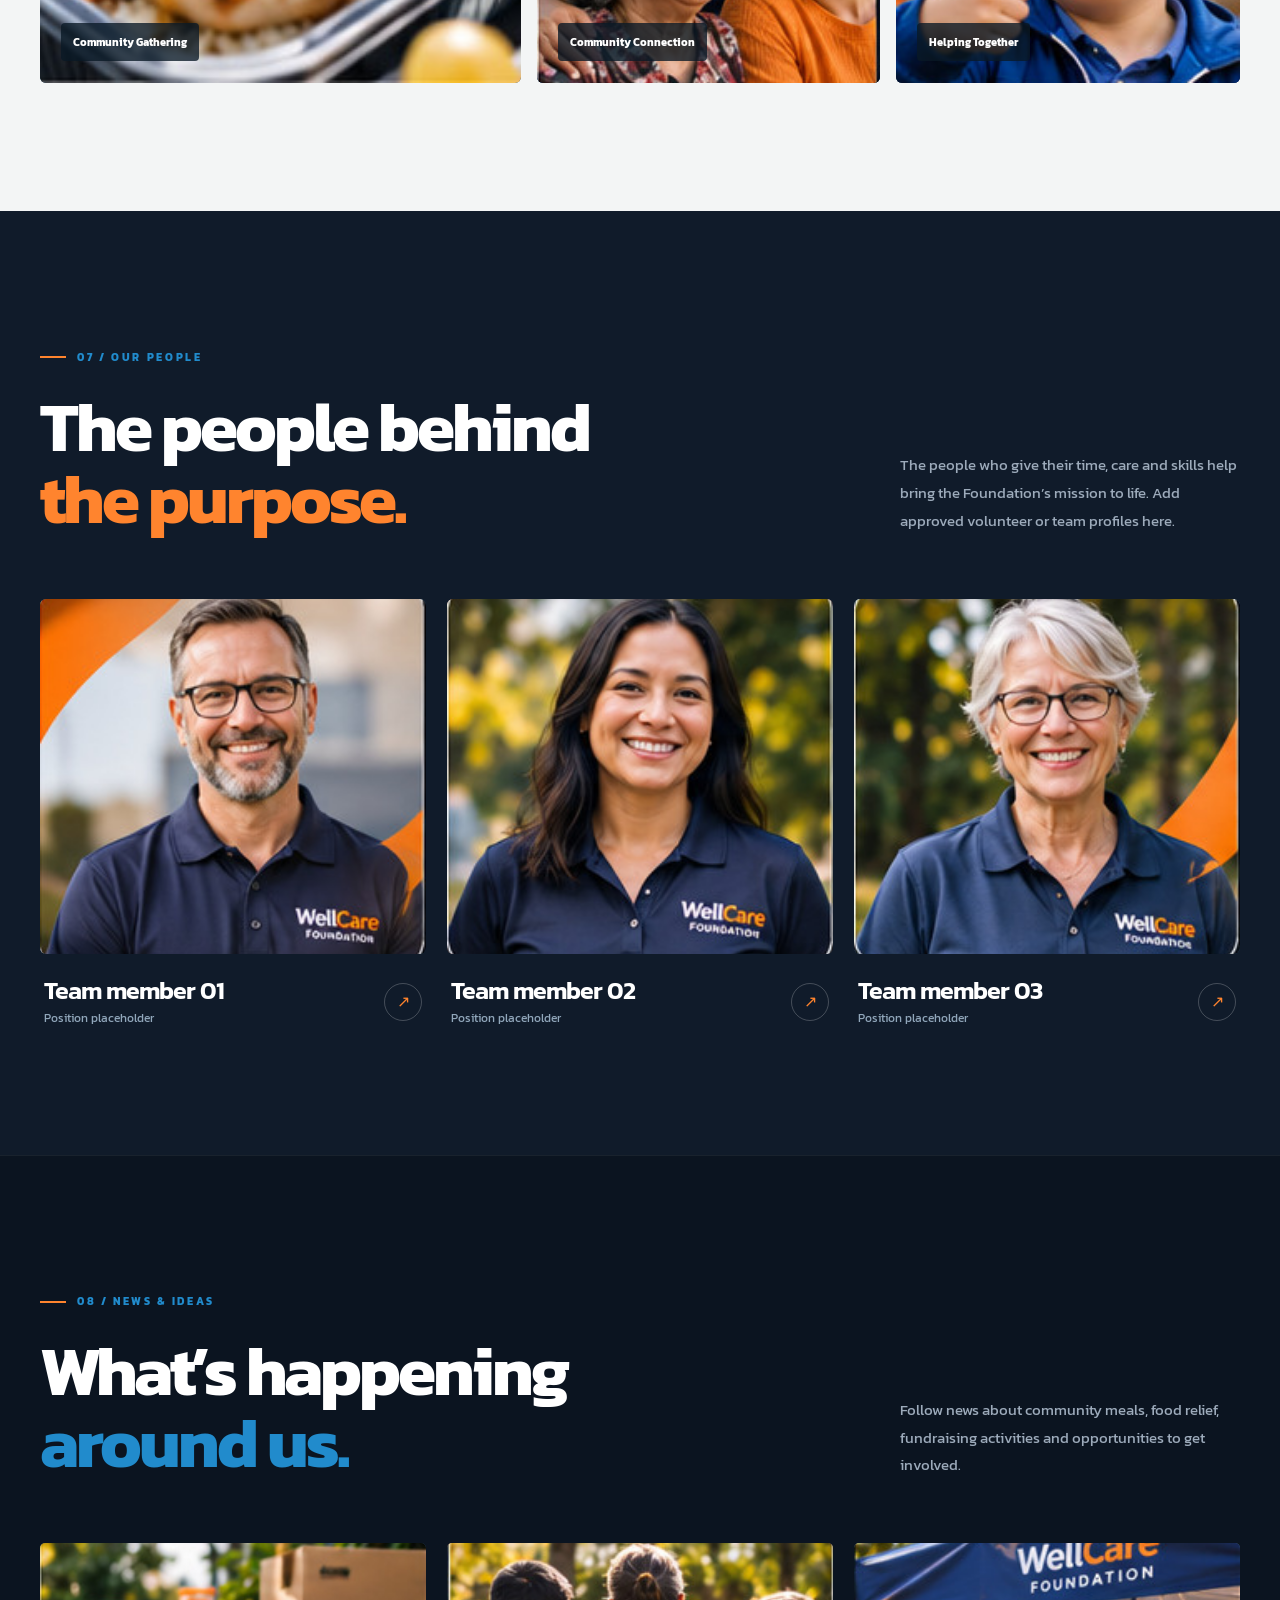
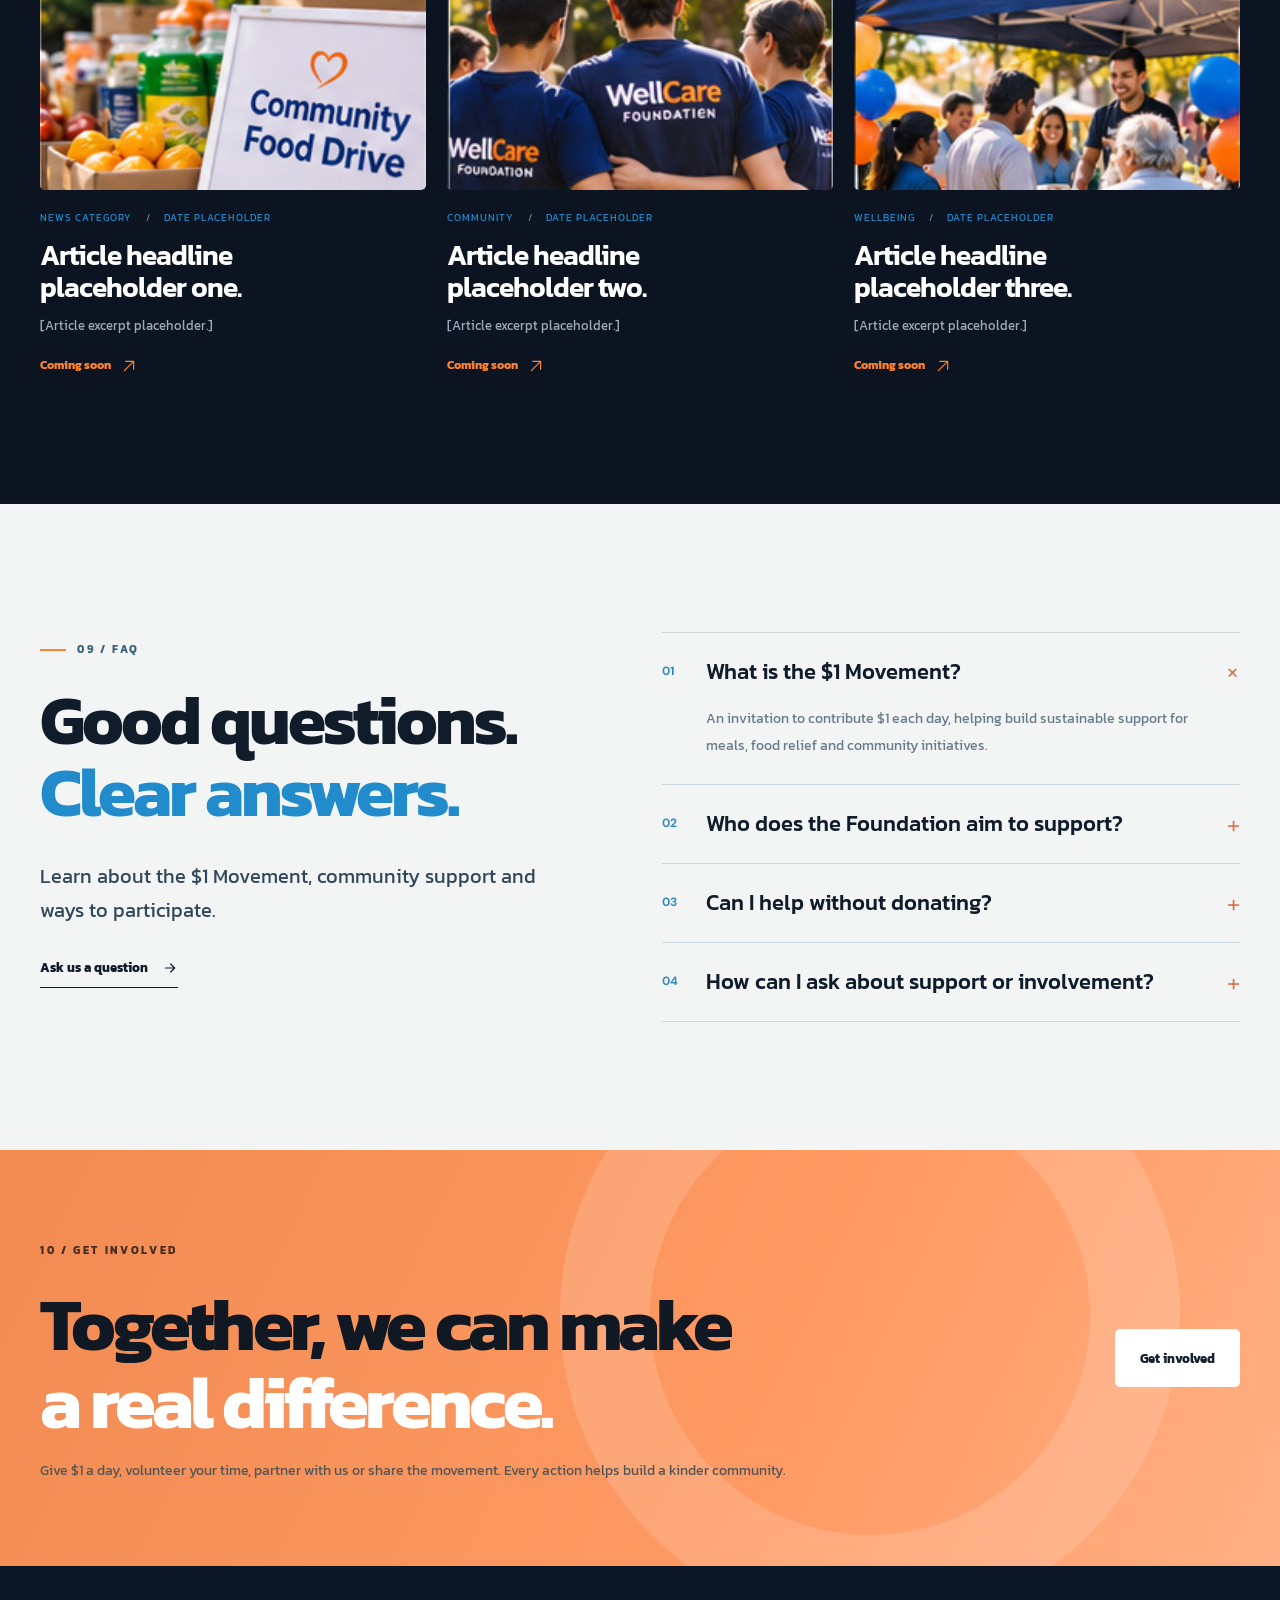
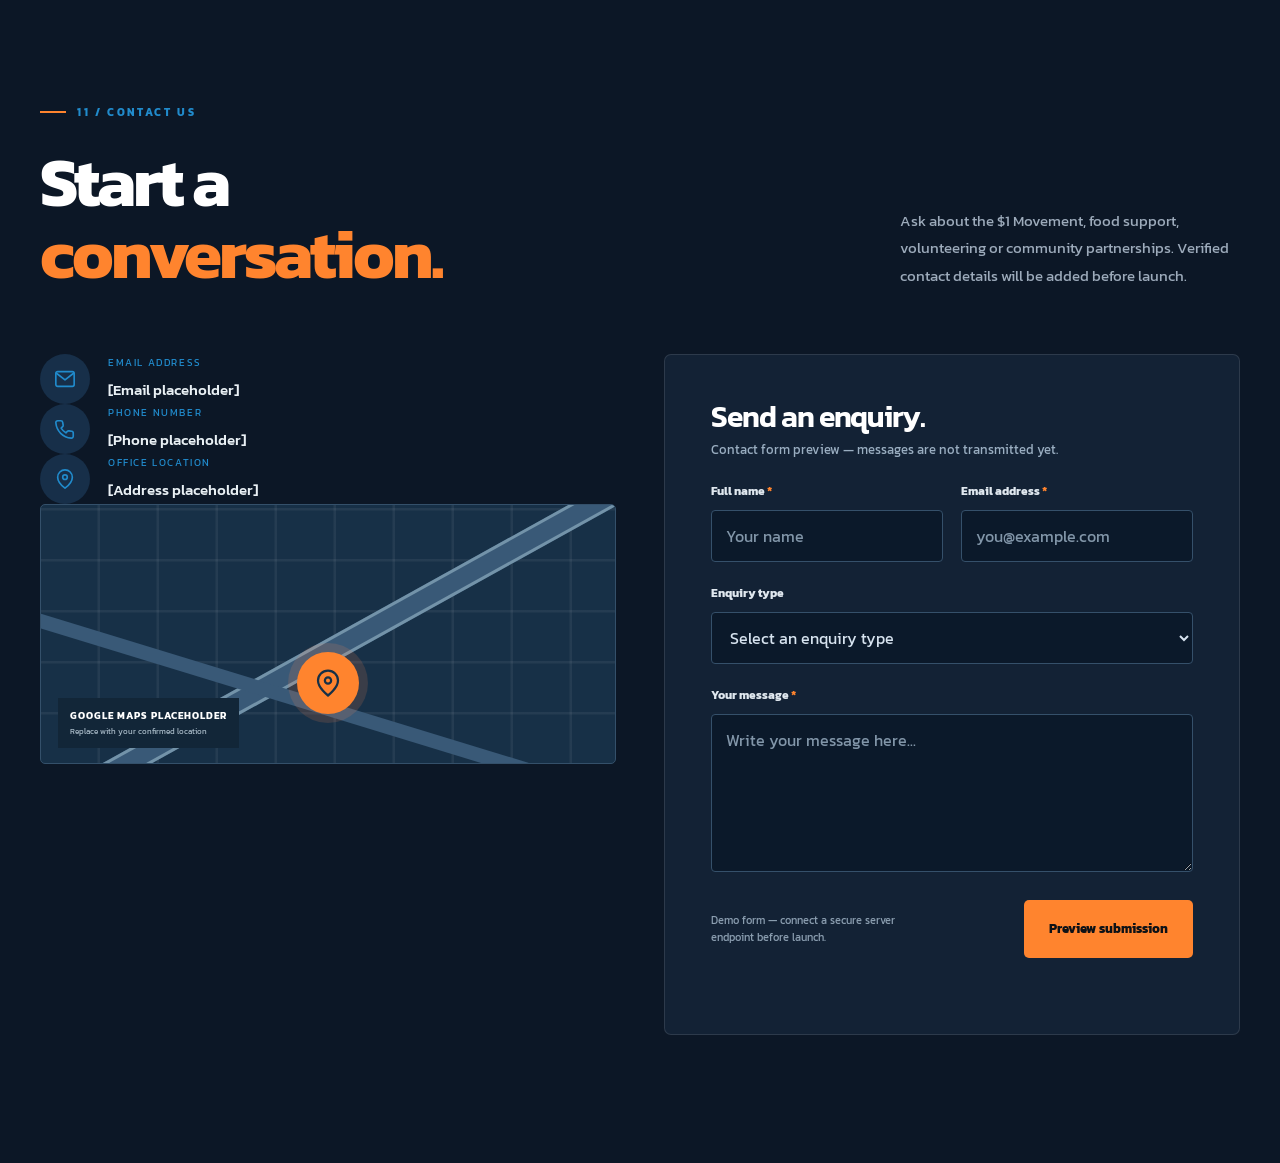
==== commit b7725698: "Second change  with images and footer website files" ====
--- a/index.html
+++ b/index.html
@@ -1,254 +1,293 @@
 <!doctype html>
 <html lang="en-AU">
 <head>
-  <meta charset="utf-8">
-  <meta name="viewport" content="width=device-width, initial-scale=1">
-  <meta name="theme-color" content="#090e16">
-  <meta name="description" content="Wellcare Foundation — responsive website design prototype. Content and contact details are placeholders.">
-  <title>Wellcare Foundation | Website UI Prototype</title>
-  <link rel="stylesheet" href="css/wellcare-foundation-unified.css">
-  <link rel="preconnect" href="https://fonts.googleapis.com">
-  <link rel="preconnect" href="https://fonts.gstatic.com" crossorigin>
-  <link href="https://fonts.googleapis.com/css2?family=DM+Sans:wght@400;500;600;700&family=Kanit:wght@400;500;600;700&display=swap" rel="stylesheet">
-  <link rel="stylesheet" href="css/style.css">
-  <script src="js/main.js" defer></script>
-  <script src="js/wellcare-foundation-main.js" defer></script>
+<meta charset="utf-8"/>
+<meta content="width=device-width, initial-scale=1" name="viewport"/>
+<meta content="#090e16" name="theme-color"/>
+<meta content="Join Wellcare Foundation's $1 Movement to support quality meals, emergency food relief and stronger communities across Australia." name="description"/>
+<title>Wellcare Foundation | The $1 Movement</title>
+<link href="css/wellcare-foundation-unified.css" rel="stylesheet"/>
+<link href="https://fonts.googleapis.com" rel="preconnect"/>
+<link crossorigin="" href="https://fonts.gstatic.com" rel="preconnect"/>
+<link href="https://fonts.googleapis.com/css2?family=DM+Sans:wght@400;500;600;700&amp;family=Kanit:wght@400;500;600;700&amp;display=swap" rel="stylesheet"/>
+<link href="css/style.css" rel="stylesheet"/>
+<script defer="" src="js/main.js"></script>
+<script defer="" src="js/wellcare-foundation-main.js"></script>
 </head>
 <body class="wf-site">
-  <a class="skip-link" href="#main-content">Skip to main content</a>
-  <div class="scroll-progress" aria-hidden="true"></div>
-
-  <!-- Local SVG icon system; no icon font/library required. -->
-  <svg xmlns="http://www.w3.org/2000/svg" class="svg-sprite" aria-hidden="true" focusable="false">
-    <symbol id="i-arrow" viewBox="0 0 24 24"><path d="M5 12h14m-6-6 6 6-6 6"/></symbol>
-    <symbol id="i-arrow-up-right" viewBox="0 0 24 24"><path d="M5 19 19 5M7 5h12v12"/></symbol>
-    <symbol id="i-arrow-up" viewBox="0 0 24 24"><path d="M12 19V5m-6 6 6-6 6 6"/></symbol>
-    <symbol id="i-heart" viewBox="0 0 24 24"><path d="M20.5 5.5a5.2 5.2 0 0 0-7.35 0L12 6.65l-1.15-1.15a5.2 5.2 0 0 0-7.35 7.35L12 21l8.5-8.15a5.2 5.2 0 0 0 0-7.35Z"/></symbol>
-    <symbol id="i-people" viewBox="0 0 24 24"><circle cx="9" cy="8" r="3"/><path d="M2.5 20v-2a6.5 6.5 0 0 1 13 0v2m1-14a3 3 0 0 1 0 6m1.5 2a5 5 0 0 1 3.5 4.8V20"/></symbol>
-    <symbol id="i-spark" viewBox="0 0 24 24"><path d="m12 2 2.6 7.4L22 12l-7.4 2.6L12 22l-2.6-7.4L2 12l7.4-2.6L12 2Z"/></symbol>
-    <symbol id="i-shield" viewBox="0 0 24 24"><path d="m12 2 8 4v6c0 5.1-3.4 8.4-8 10-4.6-1.6-8-4.9-8-10V6l8-4Z"/><path d="m8.5 12 2.2 2.2 4.8-4.8"/></symbol>
-    <symbol id="i-sun" viewBox="0 0 24 24"><circle cx="12" cy="12" r="4"/><path d="M12 2v2m0 16v2M4.9 4.9l1.4 1.4m11.4 11.4 1.4 1.4M2 12h2m16 0h2M4.9 19.1l1.4-1.4M17.7 6.3l1.4-1.4"/></symbol>
-    <symbol id="i-home" viewBox="0 0 24 24"><path d="m3 10 9-7 9 7v11H3V10Z"/><path d="M9 21v-8h6v8"/></symbol>
-    <symbol id="i-message" viewBox="0 0 24 24"><path d="M20 11a8 8 0 0 1-8 8 8.8 8.8 0 0 1-4-.9L3 20l1.9-5A8 8 0 1 1 20 11Z"/></symbol>
-    <symbol id="i-pin" viewBox="0 0 24 24"><path d="M20 10c0 6-8 12-8 12S4 16 4 10a8 8 0 1 1 16 0Z"/><circle cx="12" cy="10" r="2.5"/></symbol>
-    <symbol id="i-mail" viewBox="0 0 24 24"><rect x="2" y="4" width="20" height="16" rx="2"/><path d="m3 6 9 7 9-7"/></symbol>
-    <symbol id="i-phone" viewBox="0 0 24 24"><path d="M21 16.5V20a2 2 0 0 1-2.2 2C9.7 21.2 2.8 14.3 2 5.2A2 2 0 0 1 4 3h3.5a2 2 0 0 1 2 1.7l.5 3a2 2 0 0 1-.6 1.8L7.8 11a16 16 0 0 0 5.2 5.2l1.5-1.6a2 2 0 0 1 1.8-.6l3 .5a2 2 0 0 1 1.7 2.2Z"/></symbol>
-    <symbol id="i-plus" viewBox="0 0 24 24"><path d="M12 5v14M5 12h14"/></symbol>
-    <symbol id="i-image" viewBox="0 0 24 24"><rect x="2" y="3" width="20" height="18" rx="3"/><circle cx="8" cy="9" r="2"/><path d="m3 18 6-5 4 3 4-5 4 4"/></symbol>
-    <symbol id="i-play" viewBox="0 0 24 24"><path d="m8 5 11 7-11 7V5Z"/></symbol>
-  </svg>
-
-  <div id="site-header" data-include="components/header.html" aria-label="Site header"></div>
-   <header id="header"></header>
-
-  <main id="main-content">
-    <!-- 01 / HERO -->
-    <section class="hero" id="home" aria-labelledby="hero-title">
-      <div class="hero__texture" aria-hidden="true"></div>
-      <div class="container hero__inner">
-        <div class="hero__copy">
-          <div class="eyebrow eyebrow--light"><span class="eyebrow__dash"></span> WELLCARE FOUNDATION <span class="eyebrow__index">/ </span></div>
-          <h1 id="hero-title" class="hero__title">Everyone Deserves<br>to <em>belong<span class="accent-dot">.</span></em></h1>
-          <p class="hero__intro">We believe every person deserves connection, dignity and opportunity. Wellcare Foundation is committed to strengthening Australian communities by encouraging inclusion, wellbeing and meaningful participation for people of all ages and backgrounds.</p>
-          <div class="hero__actions">
-            <a href="#services" class="btn btn--orange">Explore our services <svg class="icon"><use href="#i-arrow-up-right"></use></svg></a>
-            <a href="about.html" class="text-link text-link--light">Discover our story <svg class="icon"><use href="#i-arrow"></use></svg></a>
-          </div>
-          <div class="hero__bottom"><span class="hero__pulse" aria-hidden="true"></span><span>Health • Community • Belonging</span></div>
-        </div>
-        <div class="hero__art" aria-label="Decorative abstract image placeholder">
-          <div class="hero__art-grid" aria-hidden="true"></div>
-          <div class="hero__art-orbit hero__art-orbit--one" aria-hidden="true"></div>
-          <div class="hero__art-orbit hero__art-orbit--two" aria-hidden="true"></div>
-          <div class="hero__art-circle" aria-hidden="true"></div>
-          <div class="hero__art-figure" aria-hidden="true"></div>
-          <span class="hero__art-caption"><svg class="icon">
-            <img src="img/img11.jpg" alt="Wellcare Foundation community" class="hero__main-image">
-        </svg> HERO VISUAL PLACEHOLDER</span>
-          <span class="hero__art-number" aria-hidden="true">W.</span>
-          <div class="hero__floating-card"><span class="round-icon round-icon--blue"><svg class="icon"><use href="img/img4.jpg"></use></svg></span><span><strong>People first</strong><small>Visual identity placeholder</small></span></div>
-        </div>
-      </div>
-      <div class="hero__side-note" aria-hidden="true">SCROLL TO EXPLORE <span>↓</span></div>
-    </section>
-
-    <!-- MOVING KEYWORDS -->
-    <div class="ticker" aria-label="Care, community, connection and inclusion">
-      <div class="ticker__track" aria-hidden="true">
-        <span>CARE <b>✳</b> COMMUNITY <b>✳</b> CONNECTION <b>✳</b> INCLUSION <b>✳</b></span>
-        <span>CARE <b>✳</b> COMMUNITY <b>✳</b> CONNECTION <b>✳</b> INCLUSION <b>✳</b></span>
-        <span>CARE <b>✳</b> COMMUNITY <b>✳</b> CONNECTION <b>✳</b> INCLUSION <b>✳</b></span>
-      </div>
-    </div>
-
-    <!-- 02 / ABOUT -->
-    <section class="section section--light about" id="about" aria-labelledby="about-title">
-      <div class="container about__grid">
-        <div class="about__image reveal">
-          <div class="media-placeholder media-placeholder--about">
-            <div class="media-placeholder__decor media-placeholder__decor--circle"></div>
-            <div class="media-placeholder__decor media-placeholder__decor--square"></div>
-            <div class="media-placeholder__tag"><svg class="icon"><use href="img/img1.jpg"></use></svg> ABOUT IMAGE PLACEHOLDER</div>
-          </div>
-          <div class="about__seal"><svg class="icon"><use href="img/WCALogofinal.png"></use></svg><span>PEOPLE<br>AT HEART</span></div>
-        </div>
-        <div class="about__content reveal">
-          <div class="eyebrow"><span class="eyebrow__dash"></span> 01 / ABOUT US</div>
-          <h2 class="section-title" id="about-title">Every story<br>deserves <span class="text-blue">support.</span></h2>
-          <p class="section-lead">[About section placeholder — share your organisation’s mission and the people, families or communities you support.]</p>
-          <p class="body-copy">[Add a second short paragraph about the Foundation, its history, values, or approach. This content is intentionally not populated.]</p>
-          <div class="about__mini-grid">
-            <div><span class="about__line-number">01.</span><strong>Purpose-led</strong><small>[Value placeholder]</small></div>
-            <div><span class="about__line-number">02.</span><strong>Community-first</strong><small>[Value placeholder]</small></div>
-          </div>
-          <a href="#why-us" class="btn btn--dark">What makes us different <svg class="icon"><use href="#i-arrow-up-right"></use></svg></a>
-        </div>
-      </div>
-    </section>
-
-    <!-- 03 / SERVICES -->
-    <section class="section section--dark services" id="services" aria-labelledby="services-title">
-      <div class="container">
-        <div class="section-heading reveal">
-          <div><div class="eyebrow eyebrow--light"><span class="eyebrow__dash"></span> 02 / OUR SERVICES</div><h2 class="section-title section-title--light" id="services-title">Support designed<br>around <span class="text-orange">people.</span></h2></div>
-          <div class="section-heading__aside"><p>[Services introduction placeholder — replace with a concise overview of your support programs.]</p><a href="#contact" class="text-link text-link--light">Make an enquiry <svg class="icon"><use href="#i-arrow"></use></svg></a></div>
-        </div>
-        <div class="services__grid">
-          <article class="service-card reveal"><span class="service-card__top"><span class="service-card__number">01 / 06</span><svg class="icon icon--arrow"><use href="#i-arrow-up-right"></use></svg></span><span class="service-card__icon"><svg class="icon"><use href="#i-people"></use></svg></span><h3>Community support</h3><p>[Service description placeholder.]</p><span class="service-card__rule"></span></article>
-          <article class="service-card reveal"><span class="service-card__top"><span class="service-card__number">02 / 06</span><svg class="icon icon--arrow"><use href="#i-arrow-up-right"></use></svg></span><span class="service-card__icon"><svg class="icon"><use href="#i-heart"></use></svg></span><h3>Disability support</h3><p>[Service description placeholder.]</p><span class="service-card__rule"></span></article>
-          <article class="service-card reveal"><span class="service-card__top"><span class="service-card__number">03 / 06</span><svg class="icon icon--arrow"><use href="#i-arrow-up-right"></use></svg></span><span class="service-card__icon"><svg class="icon"><use href="#i-sun"></use></svg></span><h3>Wellbeing programs</h3><p>[Service description placeholder.]</p><span class="service-card__rule"></span></article>
-          <article class="service-card reveal"><span class="service-card__top"><span class="service-card__number">04 / 06</span><svg class="icon icon--arrow"><use href="#i-arrow-up-right"></use></svg></span><span class="service-card__icon"><svg class="icon"><use href="#i-home"></use></svg></span><h3>In-home assistance</h3><p>[Service description placeholder.]</p><span class="service-card__rule"></span></article>
-          <article class="service-card reveal"><span class="service-card__top"><span class="service-card__number">05 / 06</span><svg class="icon icon--arrow"><use href="#i-arrow-up-right"></use></svg></span><span class="service-card__icon"><svg class="icon"><use href="#i-message"></use></svg></span><h3>Mentoring & guidance</h3><p>[Service description placeholder.]</p><span class="service-card__rule"></span></article>
-          <article class="service-card reveal"><span class="service-card__top"><span class="service-card__number">06 / 06</span><svg class="icon icon--arrow"><use href="#i-arrow-up-right"></use></svg></span><span class="service-card__icon"><svg class="icon"><use href="#i-shield"></use></svg></span><h3>Personalised care</h3><p>[Service description placeholder.]</p><span class="service-card__rule"></span></article>
-        </div>
-      </div>
-    </section>
-
-    <!-- 04 / ANIMATED COUNTERS (EXPLICIT DEMO PLACEHOLDERS) -->
-    <section class="stats" id="impact" aria-labelledby="stats-title">
-      <div class="container">
-        <div class="stats__intro"><div class="eyebrow eyebrow--light"><span class="eyebrow__dash"></span> 03 / OUR IMPACT</div><h2 id="stats-title">A place for future<br>impact stories.</h2><p>DEMONSTRATION VALUES ONLY — NOT REAL FOUNDATION STATISTICS.</p></div>
-        <div class="stats__grid">
-          <div class="stat"><span class="stat__value"><span data-counter="120">0</span><sup>+</sup></span><span class="stat__label">Demo metric 01</span></div>
-          <div class="stat"><span class="stat__value"><span data-counter="25">0</span><sup>+</sup></span><span class="stat__label">Demo metric 02</span></div>
-          <div class="stat"><span class="stat__value"><span data-counter="14">0</span><sup>+</sup></span><span class="stat__label">Demo metric 03</span></div>
-          <div class="stat"><span class="stat__value"><span data-counter="98">0</span><sup>%</sup></span><span class="stat__label">Demo metric 04</span></div>
-        </div>
-      </div>
-    </section>
-
-    <!-- 05 / WHY CHOOSE US -->
-    <section class="section section--light why" id="why-us" aria-labelledby="why-title">
-      <div class="container why__grid">
-        <div class="why__intro reveal"><div class="eyebrow"><span class="eyebrow__dash"></span> 04 / WHY CHOOSE US</div><h2 class="section-title" id="why-title">Small acts.<br><span class="text-blue">Big impact.</span></h2><p class="section-lead">[Why Choose Us introduction placeholder. Explain the values and approach that matter to your community.]</p><div class="why__graphic" aria-hidden="true"><span>W<span>.</span></span><div class="why__graphic-ring"></div></div></div>
-        <div class="why__list">
-          <article class="why-item reveal"><span class="why-item__number">01</span><div><h3>Person-centred approach</h3><p>[Reason and supporting statement placeholder.]</p></div><svg class="icon"><use href="#i-arrow-up-right"></use></svg></article>
-          <article class="why-item reveal"><span class="why-item__number">02</span><div><h3>Inclusive community</h3><p>[Reason and supporting statement placeholder.]</p></div><svg class="icon"><use href="#i-arrow-up-right"></use></svg></article>
-          <article class="why-item reveal"><span class="why-item__number">03</span><div><h3>Supportive partnerships</h3><p>[Reason and supporting statement placeholder.]</p></div><svg class="icon"><use href="#i-arrow-up-right"></use></svg></article>
-          <article class="why-item reveal"><span class="why-item__number">04</span><div><h3>Community connection</h3><p>[Reason and supporting statement placeholder.]</p></div><svg class="icon"><use href="#i-arrow-up-right"></use></svg></article>
-        </div>
-      </div>
-    </section>
-
-    <!-- 06 / TESTIMONIALS -->
-    <section class="section section--dark testimonials" id="testimonials" aria-labelledby="testimonials-title">
-      <div class="container">
-        <div class="section-heading reveal"><div><div class="eyebrow eyebrow--light"><span class="eyebrow__dash"></span> 05 / VOICES</div><h2 class="section-title section-title--light" id="testimonials-title">Stories that<br><span class="text-blue">matter.</span></h2></div><div class="carousel-controls"><button class="circle-button" type="button" data-slider-prev aria-label="Previous testimonial">←</button><button class="circle-button" type="button" data-slider-next aria-label="Next testimonial">→</button></div></div>
-        <div class="testimonials__track" data-testimonial-slider tabindex="0" aria-label="Testimonial placeholder cards">
-          <article class="quote-card"><span class="quote-card__mark" aria-hidden="true">“</span><p>“[Testimonial placeholder — insert a real quote only after receiving permission to publish it.]”</p><div class="quote-card__person"><span class="avatar avatar--one" aria-hidden="true">01</span><span><strong>Participant name</strong><small>Role / relationship placeholder</small></span></div></article>
-          <article class="quote-card"><span class="quote-card__mark" aria-hidden="true">“</span><p>“[Testimonial placeholder — replace this copy with an approved community story.]”</p><div class="quote-card__person"><span class="avatar avatar--two" aria-hidden="true">02</span><span><strong>Participant name</strong><small>Role / relationship placeholder</small></span></div></article>
-          <article class="quote-card"><span class="quote-card__mark" aria-hidden="true">“</span><p>“[Testimonial placeholder — add verified feedback from a person or partner.]”</p><div class="quote-card__person"><span class="avatar avatar--three" aria-hidden="true">03</span><span><strong>Participant name</strong><small>Role / relationship placeholder</small></span></div></article>
-        </div>
-      </div>
-    </section>
-
-    <!-- 07 / GALLERY WITH WORKING FILTERS -->
-    <section class="section section--light gallery" id="gallery" aria-labelledby="gallery-title">
-      <div class="container">
-        <div class="section-heading section-heading--bottom reveal"><div><div class="eyebrow"><span class="eyebrow__dash"></span> 06 / GALLERY</div><h2 class="section-title" id="gallery-title">Moments of<br><span class="text-orange">connection.</span></h2></div><p class="section-heading__aside">[Gallery description placeholder. Use consented, accessible photographs when available.]</p></div>
-        <div class="filter-bar" aria-label="Filter gallery">
-          <button type="button" class="filter-button is-active" data-filter="all" aria-pressed="true">All moments</button>
-          <button type="button" class="filter-button" data-filter="community" aria-pressed="false">Community</button>
-          <button type="button" class="filter-button" data-filter="care" aria-pressed="false">Care</button>
-          <button type="button" class="filter-button" data-filter="events" aria-pressed="false">Events</button>
-        </div>
-        <div class="gallery__grid">
-          <div class="gallery-tile gallery-tile--large gallery-tile--a reveal" data-gallery-category="community"><div class="gallery-tile__art"></div><span class="gallery-tile__label"><svg class="icon"><use href="#i-image"></use></svg> Community image 01</span></div>
-          <div class="gallery-tile gallery-tile--b reveal" data-gallery-category="care"><div class="gallery-tile__art"></div><span class="gallery-tile__label"><svg class="icon"><use href="#i-image"></use></svg> Care image 02</span></div>
-          <div class="gallery-tile gallery-tile--c reveal" data-gallery-category="events"><div class="gallery-tile__art"></div><span class="gallery-tile__label"><svg class="icon"><use href="#i-image"></use></svg> Event image 03</span></div>
-          <div class="gallery-tile gallery-tile--d reveal" data-gallery-category="community"><div class="gallery-tile__art"></div><span class="gallery-tile__label"><svg class="icon"><use href="#i-image"></use></svg> Community image 04</span></div>
-          <div class="gallery-tile gallery-tile--e reveal" data-gallery-category="care"><div class="gallery-tile__art"></div><span class="gallery-tile__label"><svg class="icon"><use href="#i-image"></use></svg> Care image 05</span></div>
-        </div>
-      </div>
-    </section>
-
-    <!-- 08 / TEAM -->
-    <section class="section section--dark team" id="team" aria-labelledby="team-title">
-      <div class="container">
-        <div class="section-heading reveal"><div><div class="eyebrow eyebrow--light"><span class="eyebrow__dash"></span> 07 / OUR PEOPLE</div><h2 class="section-title section-title--light" id="team-title">The people behind<br><span class="text-orange">the purpose.</span></h2></div><p class="section-heading__aside">[Team introduction placeholder. Add only approved staff photos, roles and biographies.]</p></div>
-        <div class="team__grid">
-          <article class="team-card reveal"><div class="team-card__media team-card__media--one"><span class="team-card__avatar" aria-hidden="true">01</span><span class="media-stamp">PHOTO PLACEHOLDER</span></div><div class="team-card__content"><div><h3>Team member 01</h3><p>Position placeholder</p></div><span class="team-card__plus" aria-hidden="true">↗</span></div></article>
-          <article class="team-card reveal"><div class="team-card__media team-card__media--two"><span class="team-card__avatar" aria-hidden="true">02</span><span class="media-stamp">PHOTO PLACEHOLDER</span></div><div class="team-card__content"><div><h3>Team member 02</h3><p>Position placeholder</p></div><span class="team-card__plus" aria-hidden="true">↗</span></div></article>
-          <article class="team-card reveal"><div class="team-card__media team-card__media--three"><span class="team-card__avatar" aria-hidden="true">03</span><span class="media-stamp">PHOTO PLACEHOLDER</span></div><div class="team-card__content"><div><h3>Team member 03</h3><p>Position placeholder</p></div><span class="team-card__plus" aria-hidden="true">↗</span></div></article>
-        </div>
-      </div>
-    </section>
-
-    <!-- 09 / BLOG -->
-    <section class="section section--dark blog" id="news" aria-labelledby="blog-title">
-      <div class="container">
-        <div class="section-heading reveal"><div><div class="eyebrow eyebrow--light"><span class="eyebrow__dash"></span> 08 / NEWS & IDEAS</div><h2 class="section-title section-title--light" id="blog-title">What’s happening<br><span class="text-blue">around us.</span></h2></div><p class="section-heading__aside">[Blog section intro placeholder — publish articles, news and community updates here.]</p></div>
-        <div class="blog__grid">
-          <article class="news-card reveal"><div class="news-card__image news-card__image--a"><span class="news-card__image-label">FEATURE IMAGE 01</span><svg class="icon"><use href="#i-image"></use></svg></div><div class="news-card__meta"><span>NEWS CATEGORY</span><span>DATE PLACEHOLDER</span></div><h3>Article headline placeholder one.</h3><p>[Article excerpt placeholder.]</p><span class="news-card__text-link">Coming soon <svg class="icon"><use href="#i-arrow-up-right"></use></svg></span></article>
-          <article class="news-card reveal"><div class="news-card__image news-card__image--b"><span class="news-card__image-label">FEATURE IMAGE 02</span><svg class="icon"><use href="#i-image"></use></svg></div><div class="news-card__meta"><span>COMMUNITY</span><span>DATE PLACEHOLDER</span></div><h3>Article headline placeholder two.</h3><p>[Article excerpt placeholder.]</p><span class="news-card__text-link">Coming soon <svg class="icon"><use href="#i-arrow-up-right"></use></svg></span></article>
-          <article class="news-card reveal"><div class="news-card__image news-card__image--c"><span class="news-card__image-label">FEATURE IMAGE 03</span><svg class="icon"><use href="#i-image"></use></svg></div><div class="news-card__meta"><span>WELLBEING</span><span>DATE PLACEHOLDER</span></div><h3>Article headline placeholder three.</h3><p>[Article excerpt placeholder.]</p><span class="news-card__text-link">Coming soon <svg class="icon"><use href="#i-arrow-up-right"></use></svg></span></article>
-        </div>
-      </div>
-    </section>
-
-    <!-- 10 / FAQ -->
-    <section class="section section--light faq" id="faq" aria-labelledby="faq-title">
-      <div class="container faq__grid">
-        <div class="faq__intro reveal"><div class="eyebrow"><span class="eyebrow__dash"></span> 09 / FAQ</div><h2 class="section-title" id="faq-title">Good questions.<br><span class="text-blue">Clear answers.</span></h2><p class="section-lead">[FAQ introduction placeholder — add useful information about eligibility, services and enquiries.]</p><a href="#contact" class="text-link">Ask us a question <svg class="icon"><use href="#i-arrow"></use></svg></a></div>
-        <div class="faq__items reveal">
-          <details class="faq-item" open><summary><span>01</span> What services are available? <span class="faq-item__plus">+</span></summary><p>[Answer placeholder — describe the relevant services and how to access them.]</p></details>
-          <details class="faq-item"><summary><span>02</span> Who can access support? <span class="faq-item__plus">+</span></summary><p>[Answer placeholder — explain the eligibility or referral process.]</p></details>
-          <details class="faq-item"><summary><span>03</span> How do I make an enquiry? <span class="faq-item__plus">+</span></summary><p>[Answer placeholder — describe the contact and response process.]</p></details>
-          <details class="faq-item"><summary><span>04</span> How can I get involved? <span class="faq-item__plus">+</span></summary><p>[Answer placeholder — add approved volunteering, partnership or donation information.]</p></details>
-        </div>
-      </div>
-    </section>
-
-    <!-- 11 / CTA -->
-    <section class="cta" id="get-involved" aria-labelledby="cta-title">
-      <div class="container cta__inner reveal"><div><div class="eyebrow eyebrow--light"><span class="eyebrow__dash"></span> 10 / TAKE THE NEXT STEP</div><h2 id="cta-title">Let’s build a more<br><em>connected future.</em></h2><p>[Call-to-action description placeholder.]</p></div><a href="#contact" class="btn btn--white">Let’s talk <svg class="icon"><use href="#i-arrow-up-right"></use></svg></a><div class="cta__shape" aria-hidden="true"></div></div>
-    </section>
-
-    <!-- 12 / CONTACT + MAP PLACEHOLDER -->
-    <section class="section section--dark contact" id="contact" aria-labelledby="contact-title">
-      <div class="container">
-        <div class="section-heading reveal"><div><div class="eyebrow eyebrow--light"><span class="eyebrow__dash"></span> 11 / CONTACT US</div><h2 class="section-title section-title--light" id="contact-title">Start a<br><span class="text-orange">conversation.</span></h2></div><p class="section-heading__aside">[Add verified contact details and office locations before publishing the website.]</p></div>
-        <div class="contact__grid">
-          <div class="contact__details reveal">
-            <div class="contact-item"><span class="round-icon"><svg class="icon"><use href="#i-mail"></use></svg></span><div><span class="contact-item__label">EMAIL ADDRESS</span><strong>[Email placeholder]</strong></div></div>
-            <div class="contact-item"><span class="round-icon"><svg class="icon"><use href="#i-phone"></use></svg></span><div><span class="contact-item__label">PHONE NUMBER</span><strong>[Phone placeholder]</strong></div></div>
-            <div class="contact-item"><span class="round-icon"><svg class="icon"><use href="#i-pin"></use></svg></span><div><span class="contact-item__label">OFFICE LOCATION</span><strong>[Address placeholder]</strong></div></div>
-            <div class="map-placeholder" role="img" aria-label="Placeholder for embedded Google Map. No real location is shown."><span class="map-placeholder__grid" aria-hidden="true"></span><span class="map-placeholder__pin"><svg class="icon"><use href="#i-pin"></use></svg></span><span class="map-placeholder__caption">GOOGLE MAPS PLACEHOLDER<br><small>Replace with your confirmed location</small></span></div>
-          </div>
-          <form class="contact-form reveal" id="contact-form" novalidate>
-            <div class="contact-form__heading"><h3>Send an enquiry.</h3><p>Front-end demo only. No messages are transmitted.</p></div>
-            <div class="field-row"><div class="field"><label for="contact-name">Full name <span aria-hidden="true">*</span></label><input id="contact-name" name="name" autocomplete="name" required placeholder="Your name"></div><div class="field"><label for="contact-email">Email address <span aria-hidden="true">*</span></label><input id="contact-email" name="email" type="email" autocomplete="email" required placeholder="you@example.com"></div></div>
-            <div class="field"><label for="contact-subject">Enquiry type</label><select id="contact-subject" name="subject"><option value="">Select a topic (placeholder)</option><option>General enquiry</option><option>Services</option><option>Partnership</option><option>Other</option></select></div>
-            <div class="field"><label for="contact-message">Your message <span aria-hidden="true">*</span></label><textarea id="contact-message" name="message" rows="5" required minlength="10" placeholder="Write your message here..."></textarea></div>
-            <div class="contact-form__bottom"><p>Demo form — connect a secure server endpoint before launch.</p><button class="btn btn--orange" type="submit">Preview submission <svg class="icon"><use href="#i-arrow-up-right"></use></svg></button></div>
-            <p class="form-status" id="contact-form-status" role="status" aria-live="polite"></p>
-          </form>
-        </div>
-      </div>
-    </section>
-  </main>
-
-  <!-- <div id="site-footer" data-include="components/footer.html" aria-label="Site footer"></div> -->
-  <button class="back-to-top" type="button" aria-label="Back to top"><svg class="icon"><use href="#i-arrow-up"></use></svg></button>
+<a class="skip-link" href="#main-content">Skip to main content</a>
+<div aria-hidden="true" class="scroll-progress"></div>
+<!-- Local SVG icon system; no icon font/library required. -->
+<svg aria-hidden="true" class="svg-sprite" focusable="false" xmlns="http://www.w3.org/2000/svg">
+<symbol id="i-arrow" viewbox="0 0 24 24"><path d="M5 12h14m-6-6 6 6-6 6"></path></symbol>
+<symbol id="i-arrow-up-right" viewbox="0 0 24 24"><path d="M5 19 19 5M7 5h12v12"></path></symbol>
+<symbol id="i-arrow-up" viewbox="0 0 24 24"><path d="M12 19V5m-6 6 6-6 6 6"></path></symbol>
+<symbol id="i-heart" viewbox="0 0 24 24"><path d="M20.5 5.5a5.2 5.2 0 0 0-7.35 0L12 6.65l-1.15-1.15a5.2 5.2 0 0 0-7.35 7.35L12 21l8.5-8.15a5.2 5.2 0 0 0 0-7.35Z"></path></symbol>
+<symbol id="i-people" viewbox="0 0 24 24"><circle cx="9" cy="8" r="3"></circle><path d="M2.5 20v-2a6.5 6.5 0 0 1 13 0v2m1-14a3 3 0 0 1 0 6m1.5 2a5 5 0 0 1 3.5 4.8V20"></path></symbol>
+<symbol id="i-spark" viewbox="0 0 24 24"><path d="m12 2 2.6 7.4L22 12l-7.4 2.6L12 22l-2.6-7.4L2 12l7.4-2.6L12 2Z"></path></symbol>
+<symbol id="i-shield" viewbox="0 0 24 24"><path d="m12 2 8 4v6c0 5.1-3.4 8.4-8 10-4.6-1.6-8-4.9-8-10V6l8-4Z"></path><path d="m8.5 12 2.2 2.2 4.8-4.8"></path></symbol>
+<symbol id="i-sun" viewbox="0 0 24 24"><circle cx="12" cy="12" r="4"></circle><path d="M12 2v2m0 16v2M4.9 4.9l1.4 1.4m11.4 11.4 1.4 1.4M2 12h2m16 0h2M4.9 19.1l1.4-1.4M17.7 6.3l1.4-1.4"></path></symbol>
+<symbol id="i-home" viewbox="0 0 24 24"><path d="m3 10 9-7 9 7v11H3V10Z"></path><path d="M9 21v-8h6v8"></path></symbol>
+<symbol id="i-message" viewbox="0 0 24 24"><path d="M20 11a8 8 0 0 1-8 8 8.8 8.8 0 0 1-4-.9L3 20l1.9-5A8 8 0 1 1 20 11Z"></path></symbol>
+<symbol id="i-pin" viewbox="0 0 24 24"><path d="M20 10c0 6-8 12-8 12S4 16 4 10a8 8 0 1 1 16 0Z"></path><circle cx="12" cy="10" r="2.5"></circle></symbol>
+<symbol id="i-mail" viewbox="0 0 24 24"><rect height="16" rx="2" width="20" x="2" y="4"></rect><path d="m3 6 9 7 9-7"></path></symbol>
+<symbol id="i-phone" viewbox="0 0 24 24"><path d="M21 16.5V20a2 2 0 0 1-2.2 2C9.7 21.2 2.8 14.3 2 5.2A2 2 0 0 1 4 3h3.5a2 2 0 0 1 2 1.7l.5 3a2 2 0 0 1-.6 1.8L7.8 11a16 16 0 0 0 5.2 5.2l1.5-1.6a2 2 0 0 1 1.8-.6l3 .5a2 2 0 0 1 1.7 2.2Z"></path></symbol>
+<symbol id="i-plus" viewbox="0 0 24 24"><path d="M12 5v14M5 12h14"></path></symbol>
+<symbol id="i-image" viewbox="0 0 24 24"><rect height="18" rx="3" width="20" x="2" y="3"></rect><circle cx="8" cy="9" r="2"></circle><path d="m3 18 6-5 4 3 4-5 4 4"></path></symbol>
+<symbol id="i-play" viewbox="0 0 24 24"><path d="m8 5 11 7-11 7V5Z"></path></symbol>
+</svg>
+<div aria-label="Site header" data-include="components/header.html" id="site-header"></div>
+
+<main id="main-content">
+<!-- 01 / HERO -->
+<section aria-labelledby="hero-title" class="hero" id="home">
+<div aria-hidden="true" class="hero__texture"></div>
+<div class="container hero__inner">
+<div class="hero__copy">
+<div class="eyebrow eyebrow--light"><span class="eyebrow__dash"></span> THE $1 MOVEMENT <span class="eyebrow__index">/ WELLCARE FOUNDATION</span></div>
+<h1 class="hero__title" id="hero-title">A little each day.<br/>A lot of <em>good together<span class="accent-dot">.</span></em></h1>
+<p class="hero__intro">Imagine what $1 a day can do when a community comes together. Your daily contribution, alongside others, helps support quality meals, emergency food relief and people experiencing hardship in Australia.</p>
+<div class="hero__actions"><a class="btn btn--orange" href="#get-involved">Join the $1 Movement <svg class="icon"><use href="#i-arrow-up-right"></use></svg></a><a class="text-link text-link--light" href="#about">Learn more <svg class="icon"><use href="#i-arrow"></use></svg></a></div>
+<div class="hero__bottom"><span aria-hidden="true" class="hero__pulse"></span><span>Small change • Big impact • Together</span></div>
+</div>
+<div aria-label="Decorative abstract image placeholder" class="hero__art">
+<div aria-hidden="true" class="hero__art-grid"></div>
+<div aria-hidden="true" class="hero__art-orbit hero__art-orbit--one"></div>
+<div aria-hidden="true" class="hero__art-orbit hero__art-orbit--two"></div>
+<div aria-hidden="true" class="hero__art-circle"></div>
+<div aria-hidden="true" class="hero__art-figure"></div>
+<span class="hero__art-caption" style="display:block;width:100%;height:100%;"><!-- IMAGE: replace img/hero-community.jpg with your actual image file --><img alt="Australian community members sharing a meal" decoding="async" fetchpriority="high" src="img/hero-community.jpg" style="display:block;width:100%;height:100%;object-fit:cover;"/></span>
+<span aria-hidden="true" class="hero__art-number">W.</span>
+<div class="hero__floating-card"><span class="round-icon round-icon--blue"><svg class="icon"><use href="#i-heart"></use></svg></span><span><strong>Every meal matters</strong><small>Dignity, care and connection</small></span></div>
+</div>
+</div>
+<div aria-hidden="true" class="hero__side-note">SCROLL TO EXPLORE <span>↓</span></div>
+</section>
+<!-- MOVING KEYWORDS -->
+<div aria-label="Care, community, connection and inclusion" class="ticker">
+<div aria-hidden="true" class="ticker__track">
+<span>GIVE $1 A DAY <b>✳</b> QUALITY MEALS <b>✳</b> COMMUNITY <b>✳</b> TOGETHER <b>✳</b></span>
+<span>GIVE $1 A DAY <b>✳</b> QUALITY MEALS <b>✳</b> COMMUNITY <b>✳</b> TOGETHER <b>✳</b></span>
+<span>GIVE $1 A DAY <b>✳</b> QUALITY MEALS <b>✳</b> COMMUNITY <b>✳</b> TOGETHER <b>✳</b></span>
+</div>
+</div>
+<!-- 02 / ABOUT -->
+<section aria-labelledby="about-title" class="section section--light about" id="about">
+<div class="container about__grid">
+<div class="about__image reveal">
+<div class="media-placeholder media-placeholder--about" style="position:relative;overflow:hidden;"><!-- IMAGE: replace img/about-community.jpg with your actual image file --><img alt="Community volunteers preparing food together" decoding="async" loading="lazy" src="img/about-community.jpg" style="position:absolute;inset:0;width:100%;height:100%;object-fit:cover;"/>
+<div class="media-placeholder__decor media-placeholder__decor--circle"></div>
+<div class="media-placeholder__decor media-placeholder__decor--square"></div>
+<div class="media-placeholder__tag">COMMUNITY MEALS</div>
+</div>
+<div class="about__seal"><svg class="icon"><use href="img/WCALogofinal.png"></use></svg><span>PEOPLE AT HEART</span></div>
+</div>
+<div class="about__content reveal">
+<div class="eyebrow">01 / ABOUT US</div>
+<h2 class="section-title" id="about-title">Quality meals.<br/>Local <span class="text-blue">impact.</span></h2>
+<p class="section-lead">We believe everyone deserves access to a good meal, whatever they are going through.</p>
+<p class="body-copy">Wellcare Foundation aims to strengthen Australian communities through quality meals, emergency food relief and compassionate community support. We welcome children, families, adults, seniors and people with disability, with dignity and respect at the heart of our approach.</p>
+<div class="about__mini-grid">
+<div><span class="about__line-number">01.</span><strong>Our mission</strong><small>Practical food support with dignity and care.</small></div>
+<div><span class="about__line-number">02.</span><strong>Our vision</strong><small>A kinder, more connected community.</small></div>
+</div>
+<a class="btn btn--dark" href="about.html">Learn more about us</a>
+</div>
+</div>
+</section>
+<!-- 03 / SERVICES -->
+<section aria-labelledby="services-title" class="section section--dark services" id="services">
+<div class="container">
+<div class="section-heading reveal">
+<div><div class="eyebrow eyebrow--light"><span class="eyebrow__dash"></span> 02 / OUR SERVICES</div><h2 class="section-title section-title--light" id="services-title">Support that starts<br/>with <span class="text-orange">a meal.</span></h2></div>
+<div class="section-heading__aside"><p>Our focus is practical food support, meaningful connections and partnerships that help people facing hardship.</p><a class="text-link text-link--light" href="#contact">Make an enquiry <svg class="icon"><use href="#i-arrow"></use></svg></a></div>
+</div>
+<div class="services__grid">
+<article class="service-card reveal"><span class="service-card__top"><span class="service-card__number">01 / 06</span><svg class="icon icon--arrow"><use href="#i-arrow-up-right"></use></svg></span><span class="service-card__icon"><svg class="icon"><use href="#i-people"></use></svg></span><h3>Quality meals</h3><p>Freshly prepared meals made with care for people who need support.</p><span class="service-card__rule"></span></article>
+<article class="service-card reveal"><span class="service-card__top"><span class="service-card__number">02 / 06</span><svg class="icon icon--arrow"><use href="#i-arrow-up-right"></use></svg></span><span class="service-card__icon"><svg class="icon"><use href="#i-heart"></use></svg></span><h3>Emergency food relief</h3><p>Practical food assistance for individuals and families facing difficult times.</p><span class="service-card__rule"></span></article>
+<article class="service-card reveal"><span class="service-card__top"><span class="service-card__number">03 / 06</span><svg class="icon icon--arrow"><use href="#i-arrow-up-right"></use></svg></span><span class="service-card__icon"><svg class="icon"><use href="#i-sun"></use></svg></span><h3>Community meals</h3><p>Welcoming opportunities to share a meal, connect and belong.</p><span class="service-card__rule"></span></article>
+<article class="service-card reveal"><span class="service-card__top"><span class="service-card__number">04 / 06</span><svg class="icon icon--arrow"><use href="#i-arrow-up-right"></use></svg></span><span class="service-card__icon"><svg class="icon"><use href="#i-home"></use></svg></span><h3>Community partnerships</h3><p>Working with local organisations to reach more people and strengthen support.</p><span class="service-card__rule"></span></article>
+<article class="service-card reveal"><span class="service-card__top"><span class="service-card__number">05 / 06</span><svg class="icon icon--arrow"><use href="#i-arrow-up-right"></use></svg></span><span class="service-card__icon"><svg class="icon"><use href="#i-message"></use></svg></span><h3>Children and families</h3><p>Supporting households and young people experiencing food insecurity.</p><span class="service-card__rule"></span></article>
+<article class="service-card reveal"><span class="service-card__top"><span class="service-card__number">06 / 06</span><svg class="icon icon--arrow"><use href="#i-arrow-up-right"></use></svg></span><span class="service-card__icon"><svg class="icon"><use href="#i-shield"></use></svg></span><h3>Inclusive community support</h3><p>Welcoming older people, people with disability and others experiencing hardship.</p><span class="service-card__rule"></span></article>
+</div>
+</div>
+</section>
+<!-- 04 / ANIMATED COUNTERS (EXPLICIT DEMO PLACEHOLDERS) -->
+<section aria-labelledby="stats-title" class="stats" id="impact">
+<div class="container">
+<div class="stats__intro"><div class="eyebrow eyebrow--light"><span class="eyebrow__dash"></span> 03 / OUR IMPACT</div><h2 id="stats-title">Our journey<br/>starts with you.</h2><p>The $1 Movement grows through small contributions and shared community effort.</p></div>
+<div class="stats__grid">
+<div class="stat"><span class="stat__value">$1</span><span class="stat__label">A day can make a difference</span></div>
+<div class="stat"><span class="stat__value">Together</span><span class="stat__label">Many small gifts build support</span></div>
+<div class="stat"><span class="stat__value">Meals</span><span class="stat__label">Every meal matters</span></div>
+<div class="stat"><span class="stat__value">Everyone</span><span class="stat__label">Give, volunteer or partner</span></div>
+</div>
+</div>
+</section>
+<!-- 05 / WHY CHOOSE US -->
+<section aria-labelledby="why-title" class="section section--light why" id="why-us">
+<div class="container why__grid">
+<div class="why__intro reveal"><div class="eyebrow">04 / WHO WE SUPPORT</div><h2 class="section-title" id="why-title">Here for people<br/><span class="text-blue">when life gets hard.</span></h2><p class="section-lead">Hardship can affect anyone. We aim to support children, families, adults, seniors, people with disability and others facing financial or personal difficulties.</p><div aria-hidden="true" class="why__graphic"><span>W<span>.</span></span><div class="why__graphic-ring"></div></div></div>
+<div class="why__list">
+<article class="why-item reveal"><span class="why-item__number">01</span><div><h3>Children and families</h3><p>Helping families and young people access food support and community connection.</p></div><svg class="icon"><use href="#i-arrow-up-right"></use></svg></article>
+<article class="why-item reveal"><span class="why-item__number">02</span><div><h3>Adults in hardship</h3><p>Offering dignity and practical support during challenging times.</p></div><svg class="icon"><use href="#i-arrow-up-right"></use></svg></article>
+<article class="why-item reveal"><span class="why-item__number">03</span><div><h3>Older people</h3><p>Encouraging belonging, connection and access to community support.</p></div><svg class="icon"><use href="#i-arrow-up-right"></use></svg></article>
+<article class="why-item reveal"><span class="why-item__number">04</span><div><h3>People with disability</h3><p>Promoting inclusive access and respect for individual needs.</p></div><svg class="icon"><use href="#i-arrow-up-right"></use></svg></article>
+</div>
+</div>
+</section>
+<!-- 06 / TESTIMONIALS -->
+<section aria-labelledby="testimonials-title" class="section section--dark testimonials" id="testimonials">
+<div class="container">
+<div class="section-heading reveal"><div><div class="eyebrow eyebrow--light">05 / THE $1 MOVEMENT</div><h2 class="section-title section-title--light" id="testimonials-title">One dollar.<br/><span class="text-blue">Every day.</span></h2></div><div class="carousel-controls"><button aria-label="Previous testimonial" class="circle-button" data-slider-prev="" type="button">←</button><button aria-label="Next testimonial" class="circle-button" data-slider-next="" type="button">→</button></div></div>
+<div aria-label="Testimonial placeholder cards" class="testimonials__track" data-testimonial-slider="" tabindex="0">
+<article class="quote-card"><span aria-hidden="true" class="quote-card__mark">“</span><p>Give $1 a day to help sustain meals and food relief.</p><div class="quote-card__person"><span aria-hidden="true" class="avatar avatar--one">01</span><span><strong>GIVE</strong><small>A small daily contribution</small></span></div></article>
+<article class="quote-card"><span aria-hidden="true" class="quote-card__mark">“</span><p>Volunteer your time and skills to support community initiatives.</p><div class="quote-card__person"><span aria-hidden="true" class="avatar avatar--two">02</span><span><strong>VOLUNTEER</strong><small>Make time for others</small></span></div></article>
+<article class="quote-card"><span aria-hidden="true" class="quote-card__mark">“</span><p>Partner with us to strengthen local food support.</p><div class="quote-card__person"><span aria-hidden="true" class="avatar avatar--three">03</span><span><strong>PARTNER</strong><small>Create greater impact</small></span></div></article>
+</div>
+</div>
+</section>
+<!-- 07 / GALLERY WITH WORKING FILTERS -->
+<section aria-labelledby="gallery-title" class="section section--light gallery" id="gallery">
+<div class="container">
+<div class="section-heading section-heading--bottom reveal"><div><div class="eyebrow"><span class="eyebrow__dash"></span> 06 / GALLERY</div><h2 class="section-title" id="gallery-title">Moments of<br/><span class="text-orange">connection.</span></h2></div><p class="section-heading__aside">Community moments should celebrate meals, connection and belonging. Replace these image placeholders with consented photographs from Australian community activities.</p></div>
+<div aria-label="Filter gallery" class="filter-bar">
+<button aria-pressed="true" class="filter-button is-active" data-filter="all" type="button">All moments</button>
+<button aria-pressed="false" class="filter-button" data-filter="community" type="button">Community</button>
+<button aria-pressed="false" class="filter-button" data-filter="care" type="button">Care</button>
+<button aria-pressed="false" class="filter-button" data-filter="events" type="button">Events</button>
+</div>
+<div class="gallery__grid">
+
+<!-- GALLERY IMAGE 01 -->
+<div class="gallery-tile gallery-tile--large gallery-tile--a reveal" data-gallery-category="community">
+
+    <div class="gallery-tile__art">
+        <img src="img/gallery-01.jpg" alt="Community members gathering around a shared table"
+            class="gallery-tile__image" loading="lazy">
+    </div>
+
+    <span class="gallery-tile__label">
+        Community Gathering
+    </span>
+</div>
+
+<!-- GALLERY IMAGE 02 -->
+<div class="gallery-tile gallery-tile--b reveal" data-gallery-category="care">
+
+    <div class="gallery-tile__art">
+        <img src="img/gallery-02.jpg" alt="Volunteers preparing community meal packs" class="gallery-tile__image"
+            loading="lazy">
+    </div>
+
+    <span class="gallery-tile__label">
+        Food Relief
+    </span>
+</div>
+
+<!-- GALLERY IMAGE 03 -->
+<div class="gallery-tile gallery-tile--c reveal" data-gallery-category="events">
+
+    <div class="gallery-tile__art">
+        <img src="img/gallery-03.jpg" alt="Community fundraising event" class="gallery-tile__image" loading="lazy">
+    </div>
+
+    <span class="gallery-tile__label">
+        Community Events
+    </span>
+</div>
+
+<!-- GALLERY IMAGE 04 -->
+<div class="gallery-tile gallery-tile--d reveal" data-gallery-category="community">
+
+    <div class="gallery-tile__art">
+        <img src="img/gallery-04.jpg" alt="Neighbours connecting at a community gathering" class="gallery-tile__image"
+            loading="lazy">
+    </div>
+
+    <span class="gallery-tile__label">
+        Community Connection
+    </span>
+</div>
+
+<!-- GALLERY IMAGE 05 -->
+<div class="gallery-tile gallery-tile--e reveal" data-gallery-category="care">
+
+    <div class="gallery-tile__art">
+        <img src="img/gallery-05.jpg" alt="Volunteers distributing food to community members"
+            class="gallery-tile__image" loading="lazy">
+    </div>
+
+    <span class="gallery-tile__label">
+        Helping Together
+    </span>
+</div>
+
+</div>
+</div>
+</section>
+<!-- 08 / TEAM -->
+<section aria-labelledby="team-title" class="section section--dark team" id="team">
+<div class="container">
+<div class="section-heading reveal"><div><div class="eyebrow eyebrow--light"><span class="eyebrow__dash"></span> 07 / OUR PEOPLE</div><h2 class="section-title section-title--light" id="team-title">The people behind<br/><span class="text-orange">the purpose.</span></h2></div><p class="section-heading__aside">The people who give their time, care and skills help bring the Foundation’s mission to life. Add approved volunteer or team profiles here.</p></div>
+<div class="team__grid">
+<article class="team-card reveal"><div class="team-card__media team-card__media--one" style="position:relative;overflow:hidden;"><!-- IMAGE: replace img/team-01.jpg with your actual image file --><img alt="Approved portrait of team member 01" decoding="async" loading="lazy" src="img/team-01.jpg" style="position:absolute;inset:0;width:100%;height:100%;object-fit:cover;"/></div><div class="team-card__content"><div><h3>Team member 01</h3><p>Position placeholder</p></div><span aria-hidden="true" class="team-card__plus">↗</span></div></article>
+<article class="team-card reveal"><div class="team-card__media team-card__media--two" style="position:relative;overflow:hidden;"><!-- IMAGE: replace img/team-02.jpg with your actual image file --><img alt="Approved portrait of team member 02" decoding="async" loading="lazy" src="img/team-02.jpg" style="position:absolute;inset:0;width:100%;height:100%;object-fit:cover;"/></div><div class="team-card__content"><div><h3>Team member 02</h3><p>Position placeholder</p></div><span aria-hidden="true" class="team-card__plus">↗</span></div></article>
+<article class="team-card reveal"><div class="team-card__media team-card__media--three" style="position:relative;overflow:hidden;"><!-- IMAGE: replace img/team-03.jpg with your actual image file --><img alt="Approved portrait of team member 03" decoding="async" loading="lazy" src="img/team-03.jpg" style="position:absolute;inset:0;width:100%;height:100%;object-fit:cover;"/></div><div class="team-card__content"><div><h3>Team member 03</h3><p>Position placeholder</p></div><span aria-hidden="true" class="team-card__plus">↗</span></div></article>
+</div>
+</div>
+</section>
+<!-- 09 / BLOG -->
+<section aria-labelledby="blog-title" class="section section--dark blog" id="news">
+<div class="container">
+<div class="section-heading reveal"><div><div class="eyebrow eyebrow--light"><span class="eyebrow__dash"></span> 08 / NEWS &amp; IDEAS</div><h2 class="section-title section-title--light" id="blog-title">What’s happening<br/><span class="text-blue">around us.</span></h2></div><p class="section-heading__aside">Follow news about community meals, food relief, fundraising activities and opportunities to get involved.</p></div>
+<div class="blog__grid">
+<article class="news-card reveal"><div class="news-card__image news-card__image--a" style="position:relative;overflow:hidden;"><!-- IMAGE: replace img/news-01.jpg with your actual image file --><img alt="Community meal initiative" decoding="async" loading="lazy" src="img/news-01.jpg" style="position:absolute;inset:0;width:100%;height:100%;object-fit:cover;"/></div><div class="news-card__meta"><span>NEWS CATEGORY</span><span>DATE PLACEHOLDER</span></div><h3>Article headline placeholder one.</h3><p>[Article excerpt placeholder.]</p><span class="news-card__text-link">Coming soon <svg class="icon"><use href="#i-arrow-up-right"></use></svg></span></article>
+<article class="news-card reveal"><div class="news-card__image news-card__image--b" style="position:relative;overflow:hidden;"><!-- IMAGE: replace img/news-02.jpg with your actual image file --><img alt="Volunteers supporting food relief" decoding="async" loading="lazy" src="img/news-02.jpg" style="position:absolute;inset:0;width:100%;height:100%;object-fit:cover;"/></div><div class="news-card__meta"><span>COMMUNITY</span><span>DATE PLACEHOLDER</span></div><h3>Article headline placeholder two.</h3><p>[Article excerpt placeholder.]</p><span class="news-card__text-link">Coming soon <svg class="icon"><use href="#i-arrow-up-right"></use></svg></span></article>
+<article class="news-card reveal"><div class="news-card__image news-card__image--c" style="position:relative;overflow:hidden;"><!-- IMAGE: replace img/news-03.jpg with your actual image file --><img alt="Foundation fundraising activity" decoding="async" loading="lazy" src="img/news-03.jpg" style="position:absolute;inset:0;width:100%;height:100%;object-fit:cover;"/></div><div class="news-card__meta"><span>WELLBEING</span><span>DATE PLACEHOLDER</span></div><h3>Article headline placeholder three.</h3><p>[Article excerpt placeholder.]</p><span class="news-card__text-link">Coming soon <svg class="icon"><use href="#i-arrow-up-right"></use></svg></span></article>
+</div>
+</div>
+</section>
+<!-- 10 / FAQ -->
+<section aria-labelledby="faq-title" class="section section--light faq" id="faq">
+<div class="container faq__grid">
+<div class="faq__intro reveal"><div class="eyebrow"><span class="eyebrow__dash"></span> 09 / FAQ</div><h2 class="section-title" id="faq-title">Good questions.<br/><span class="text-blue">Clear answers.</span></h2><p class="section-lead">Learn about the $1 Movement, community support and ways to participate.</p><a class="text-link" href="#contact">Ask us a question <svg class="icon"><use href="#i-arrow"></use></svg></a></div>
+<div class="faq__items reveal">
+<details class="faq-item" open=""><summary><span>01</span> What is the $1 Movement? <span class="faq-item__plus">+</span></summary><p>An invitation to contribute $1 each day, helping build sustainable support for meals, food relief and community initiatives.</p></details>
+<details class="faq-item"><summary><span>02</span> Who does the Foundation aim to support? <span class="faq-item__plus">+</span></summary><p>People experiencing hardship across the community, including children, families, adults, seniors and people with disability.</p></details>
+<details class="faq-item"><summary><span>03</span> Can I help without donating? <span class="faq-item__plus">+</span></summary><p>Yes. You can volunteer, partner with the Foundation or help share the $1 Movement.</p></details>
+<details class="faq-item"><summary><span>04</span> How can I ask about support or involvement? <span class="faq-item__plus">+</span></summary><p>Use the contact form below to make an enquiry. Availability and eligibility should be confirmed directly with the Foundation.</p></details>
+</div>
+</div>
+</section>
+<!-- 11 / CTA -->
+<section aria-labelledby="cta-title" class="cta" id="get-involved">
+<div class="container cta__inner reveal"><div><div class="eyebrow eyebrow--light">10 / GET INVOLVED</div><h2 id="cta-title">Together, we can make<br/><em>a real difference.</em></h2><p>Give $1 a day, volunteer your time, partner with us or share the movement. Every action helps build a kinder community.</p></div><a class="btn btn--white" href="#contact">Get involved</a><div aria-hidden="true" class="cta__shape"></div></div>
+</section>
+<!-- 12 / CONTACT + MAP PLACEHOLDER -->
+<section aria-labelledby="contact-title" class="section section--dark contact" id="contact">
+<div class="container">
+<div class="section-heading reveal"><div><div class="eyebrow eyebrow--light"><span class="eyebrow__dash"></span> 11 / CONTACT US</div><h2 class="section-title section-title--light" id="contact-title">Start a<br/><span class="text-orange">conversation.</span></h2></div><p class="section-heading__aside">Ask about the $1 Movement, food support, volunteering or community partnerships. Verified contact details will be added before launch.</p></div>
+<div class="contact__grid">
+<div class="contact__details reveal">
+<div class="contact-item"><span class="round-icon"><svg class="icon"><use href="#i-mail"></use></svg></span><div><span class="contact-item__label">EMAIL ADDRESS</span><strong>[Email placeholder]</strong></div></div>
+<div class="contact-item"><span class="round-icon"><svg class="icon"><use href="#i-phone"></use></svg></span><div><span class="contact-item__label">PHONE NUMBER</span><strong>[Phone placeholder]</strong></div></div>
+<div class="contact-item"><span class="round-icon"><svg class="icon"><use href="#i-pin"></use></svg></span><div><span class="contact-item__label">OFFICE LOCATION</span><strong>[Address placeholder]</strong></div></div>
+<div aria-label="Placeholder for embedded Google Map. No real location is shown." class="map-placeholder" role="img"><span aria-hidden="true" class="map-placeholder__grid"></span><span class="map-placeholder__pin"><svg class="icon"><use href="#i-pin"></use></svg></span><span class="map-placeholder__caption">GOOGLE MAPS PLACEHOLDER<br/><small>Replace with your confirmed location</small></span></div>
+</div>
+<form class="contact-form reveal" id="contact-form" novalidate="">
+<div class="contact-form__heading"><h3>Send an enquiry.</h3><p>Contact form preview — messages are not transmitted yet.</p></div>
+<div class="field-row"><div class="field"><label for="contact-name">Full name <span aria-hidden="true">*</span></label><input autocomplete="name" id="contact-name" name="name" placeholder="Your name" required=""/></div><div class="field"><label for="contact-email">Email address <span aria-hidden="true">*</span></label><input autocomplete="email" id="contact-email" name="email" placeholder="you@example.com" required="" type="email"/></div></div>
+<div class="field"><label for="contact-subject">Enquiry type</label><select id="contact-subject" name="subject"><option value="">Select an enquiry type</option><option>The $1 Movement</option><option>Food and community support</option><option>Volunteering</option><option>Partnerships</option></select></div>
+<div class="field"><label for="contact-message">Your message <span aria-hidden="true">*</span></label><textarea id="contact-message" minlength="10" name="message" placeholder="Write your message here..." required="" rows="5"></textarea></div>
+<div class="contact-form__bottom"><p>Demo form — connect a secure server endpoint before launch.</p><button class="btn btn--orange" type="submit">Preview submission</button></div>
+<p aria-live="polite" class="form-status" id="contact-form-status" role="status"></p>
+</form>
+</div>
+</div>
+</section>
+</main>
+<!-- <div id="site-footer" data-include="components/footer.html" aria-label="Site footer"></div> -->
+<button aria-label="Back to top" class="back-to-top" type="button"><svg class="icon"><use href="#i-arrow-up"></use></svg></button>
 </body>
-</html>
+</html>
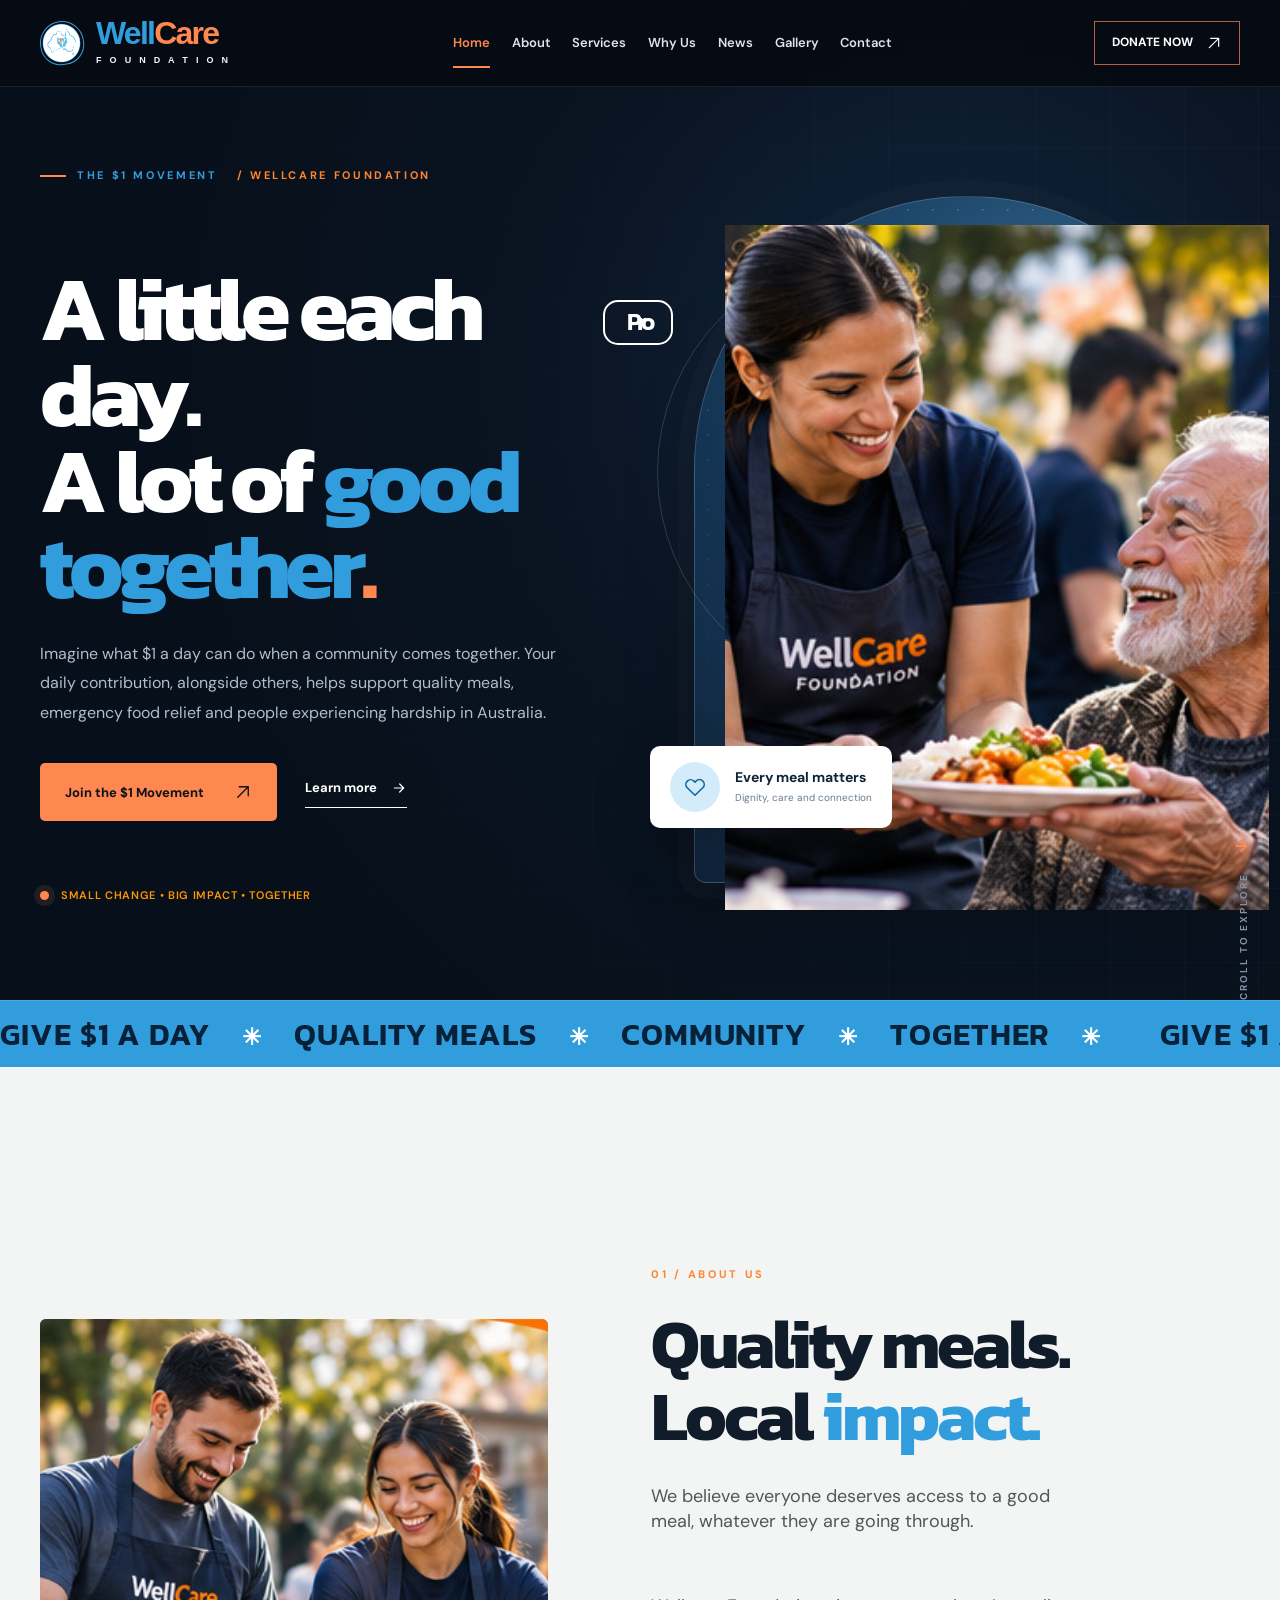
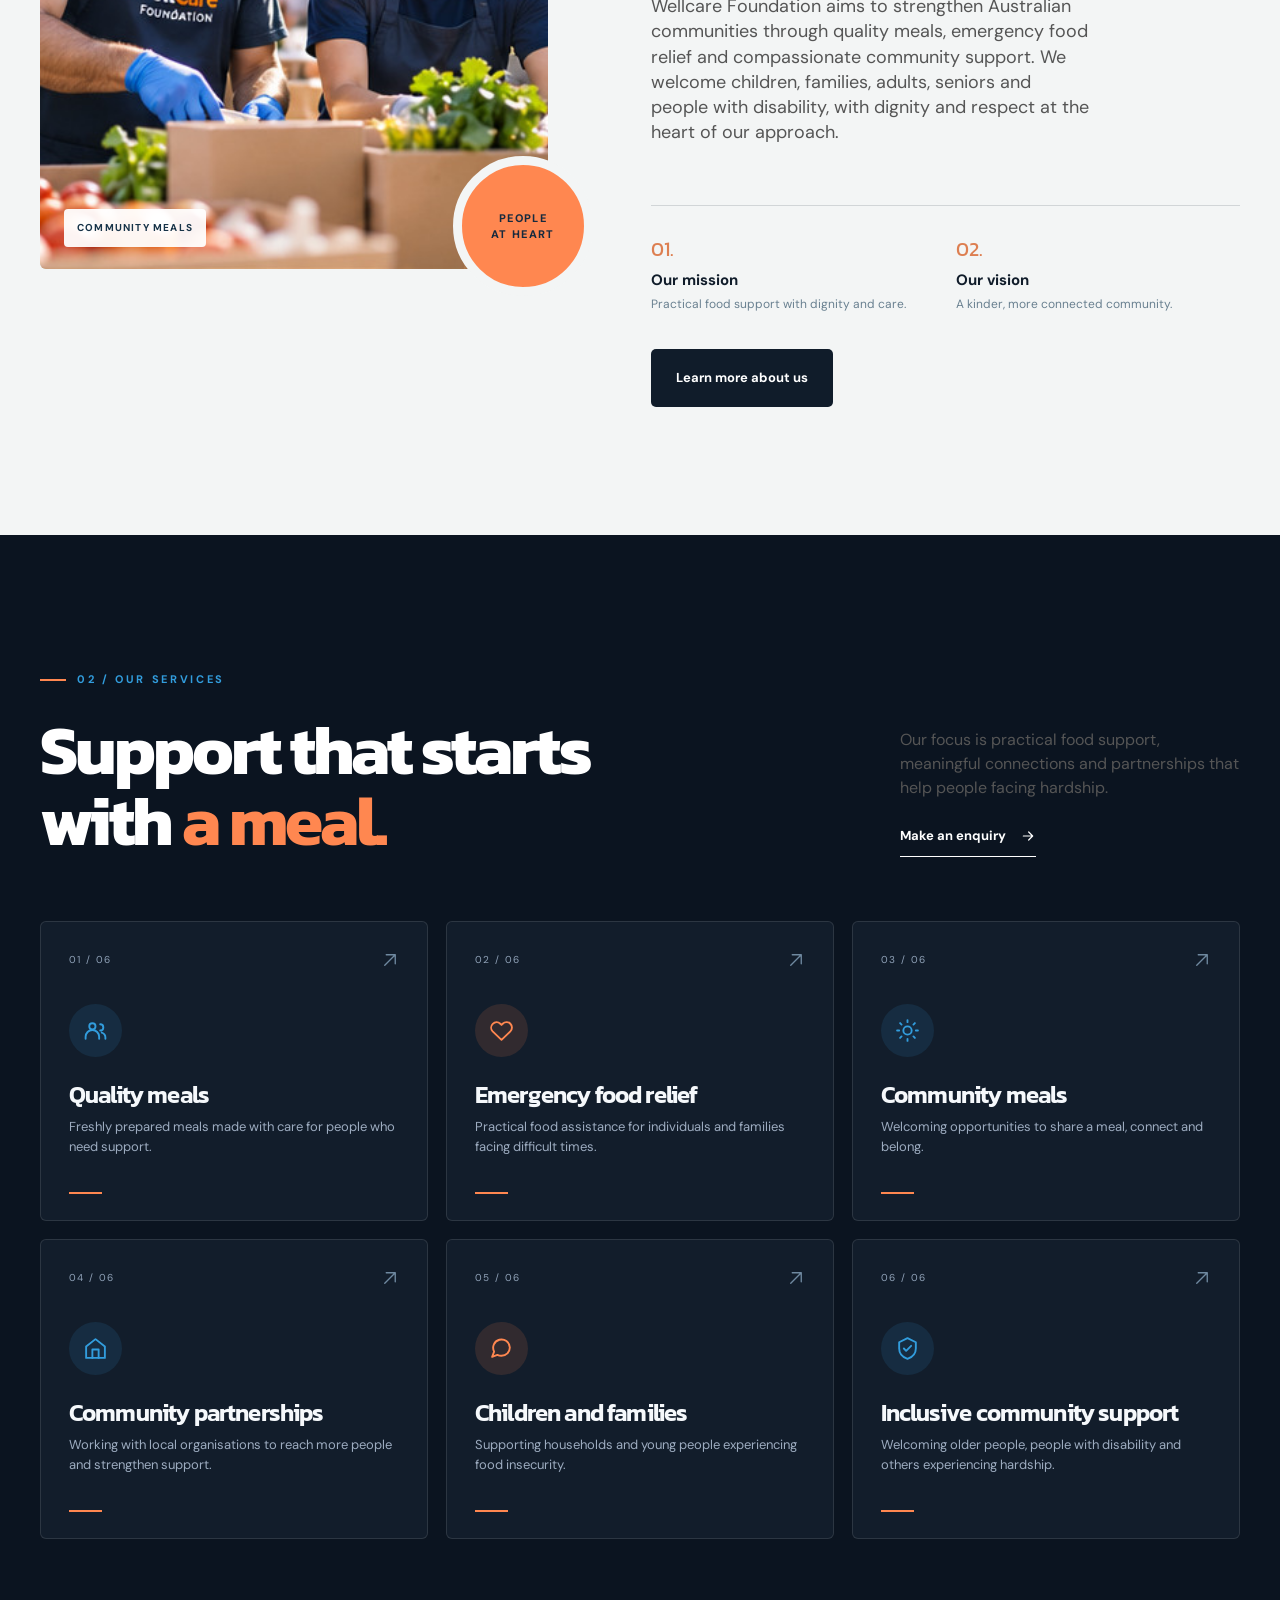
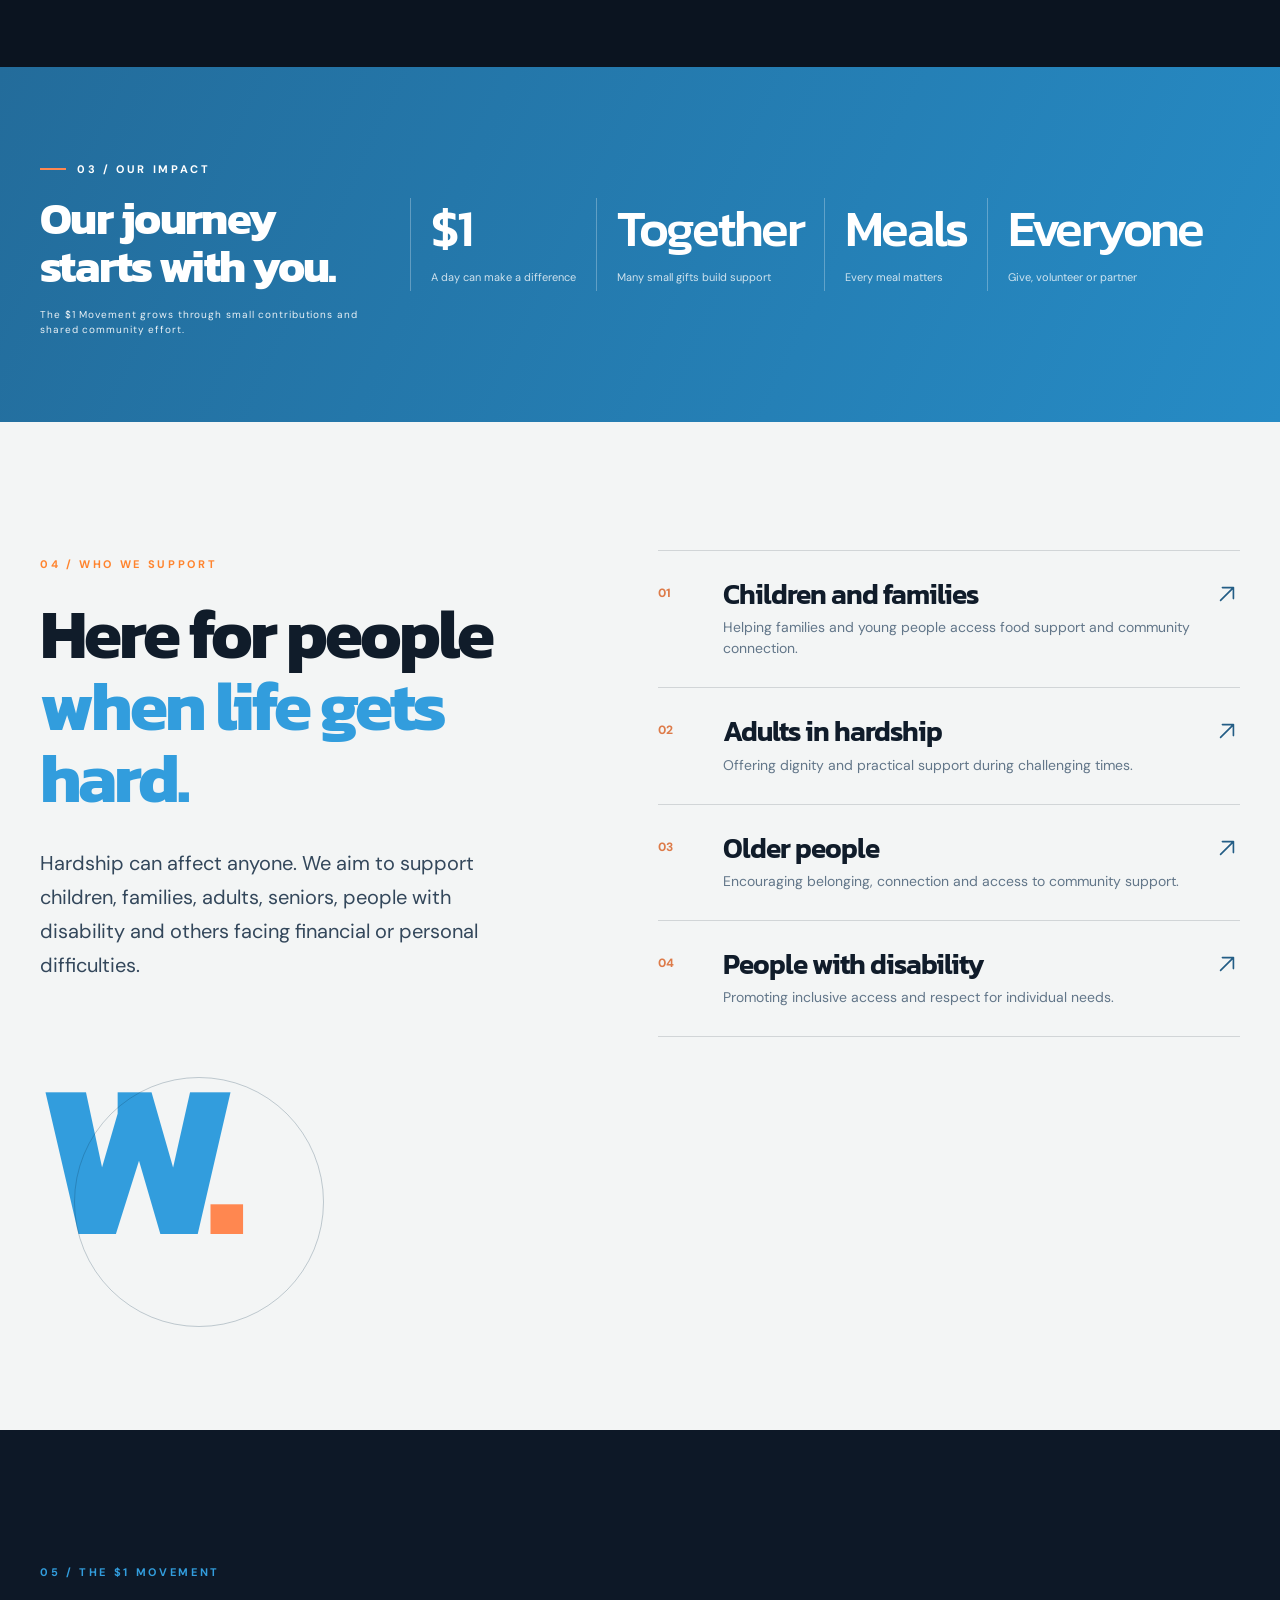
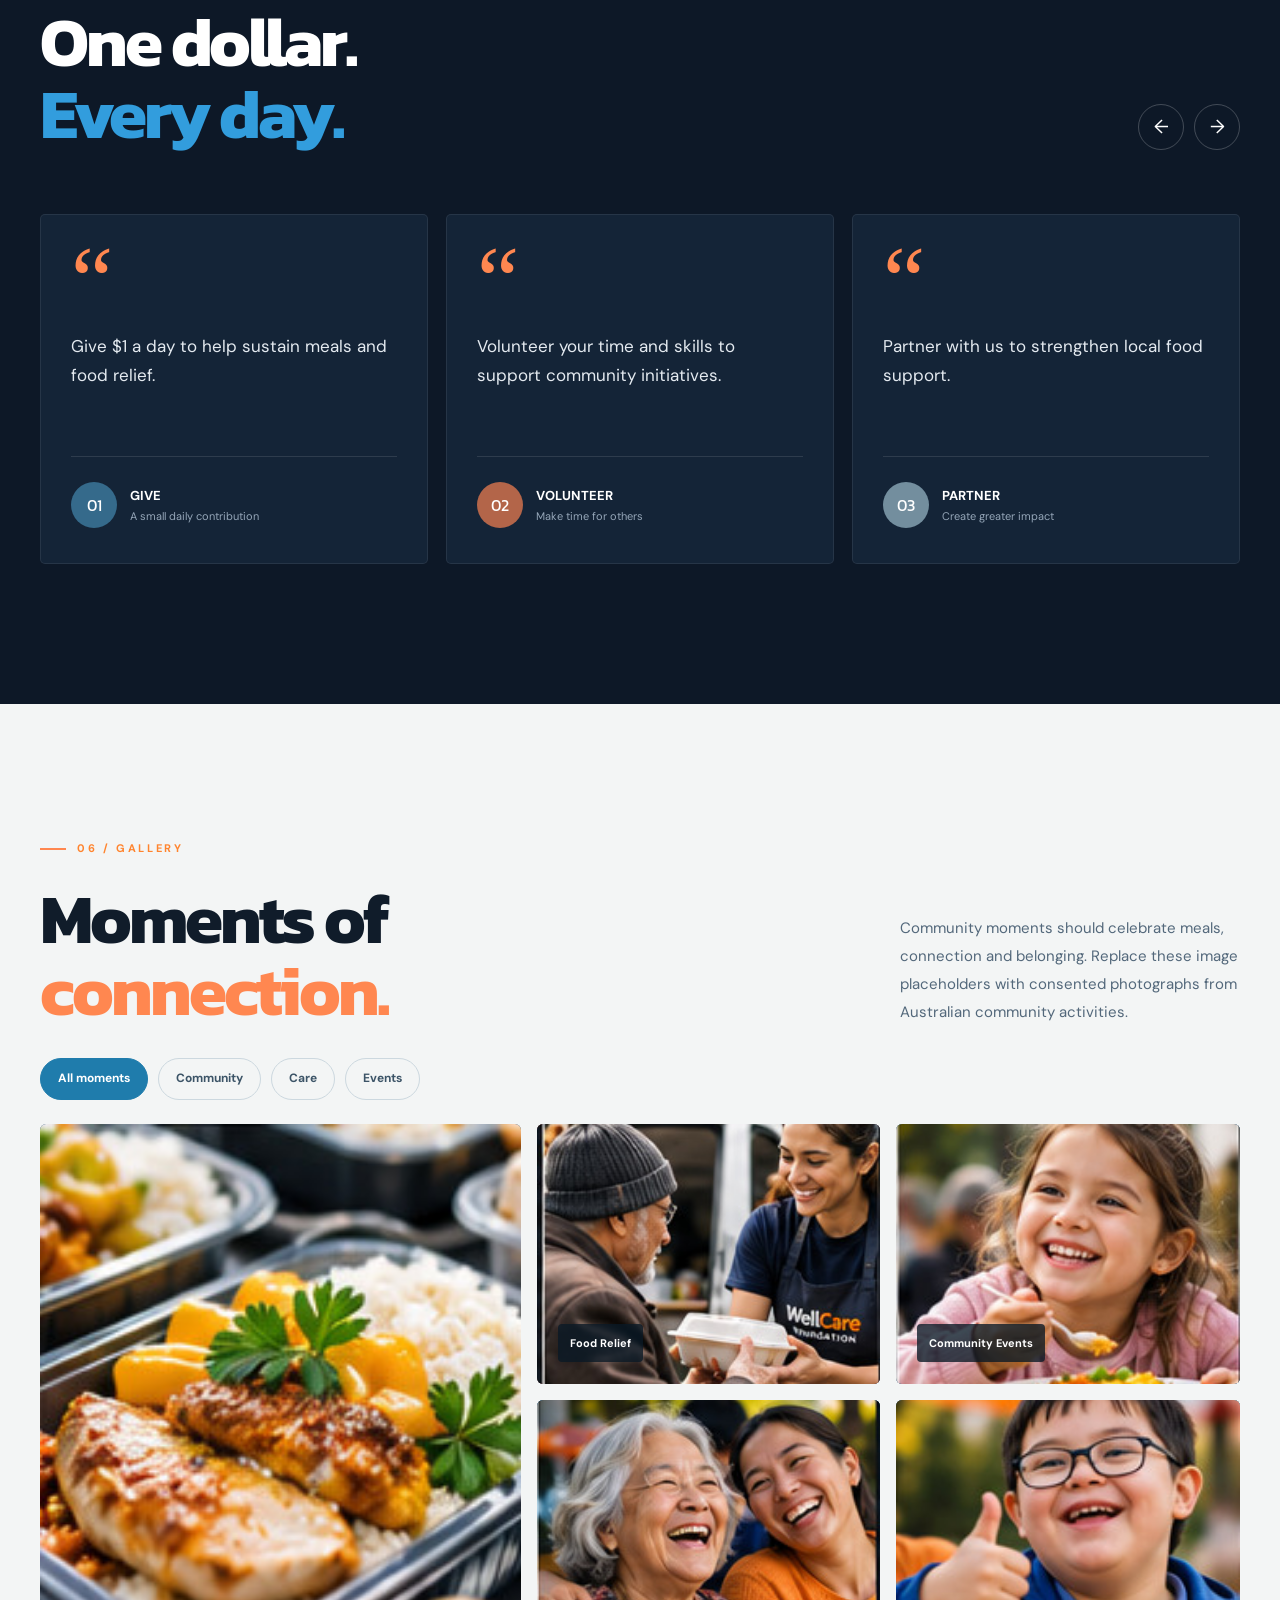
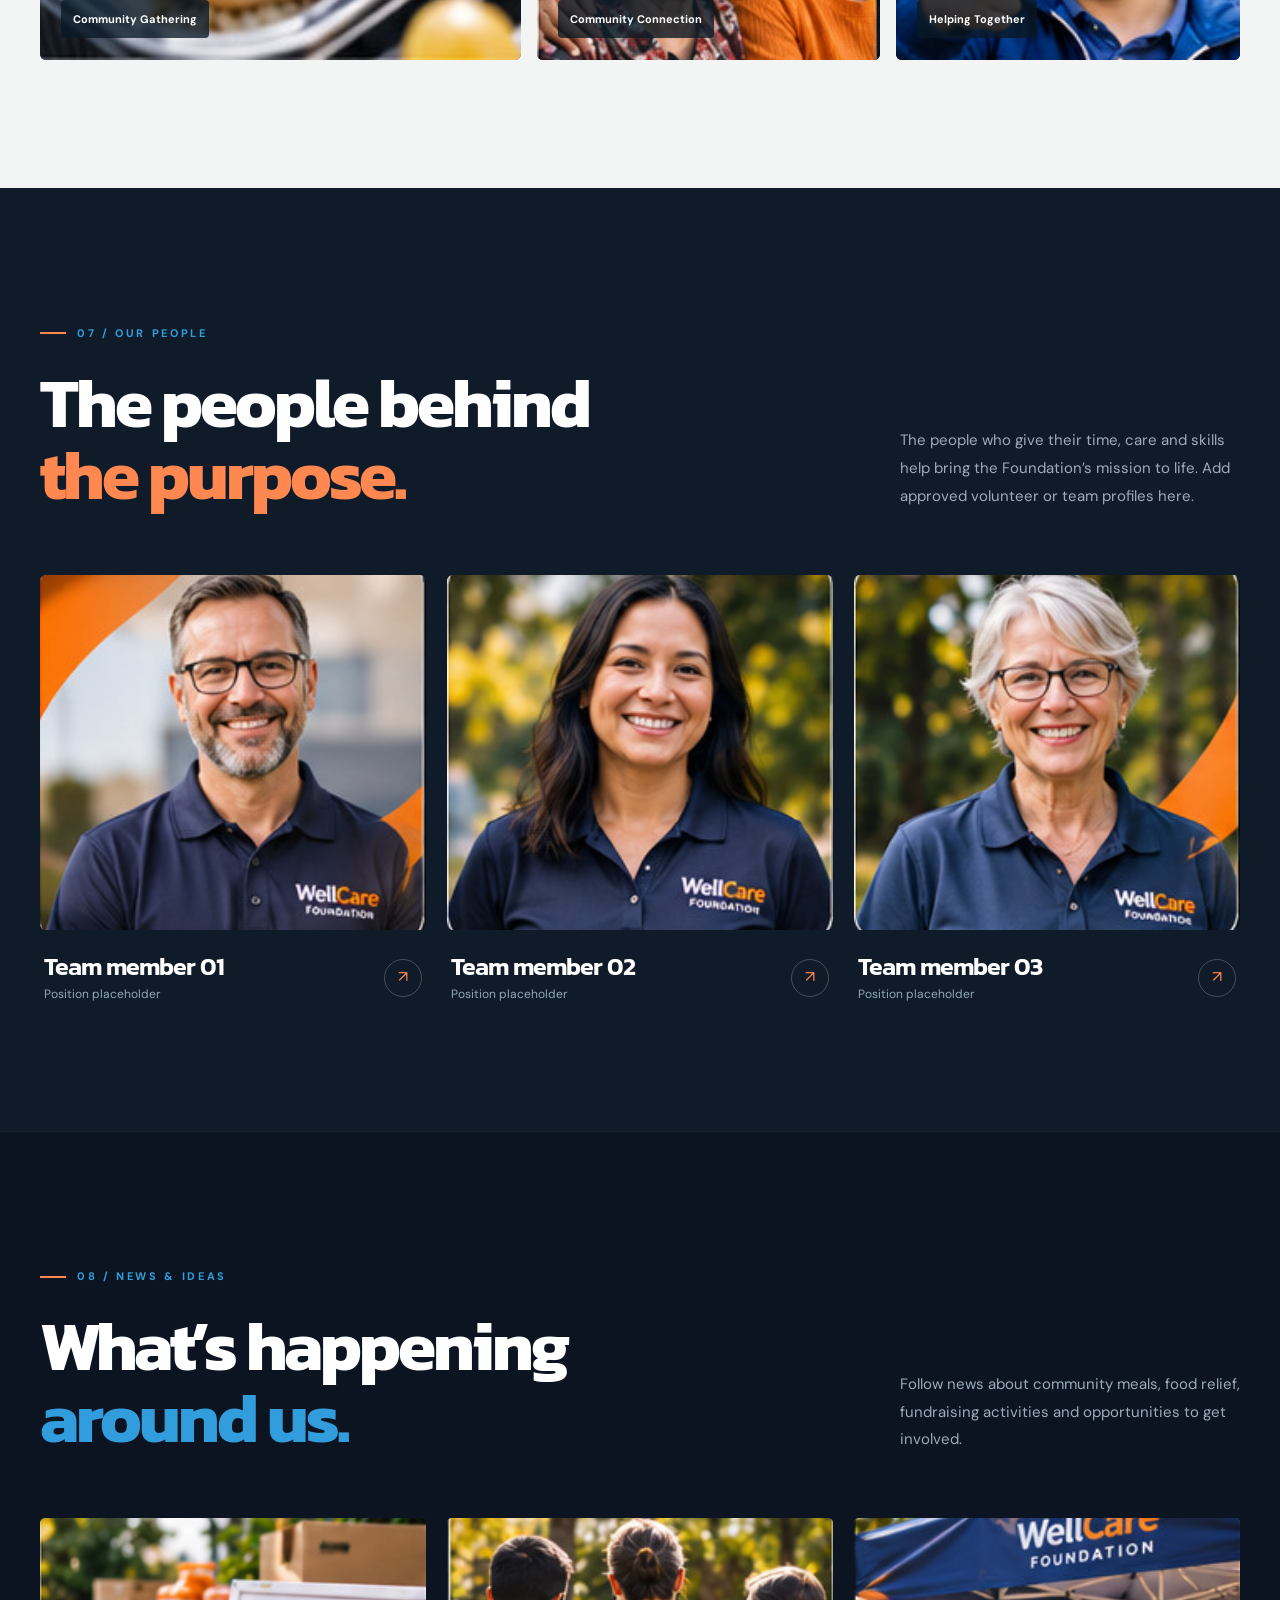
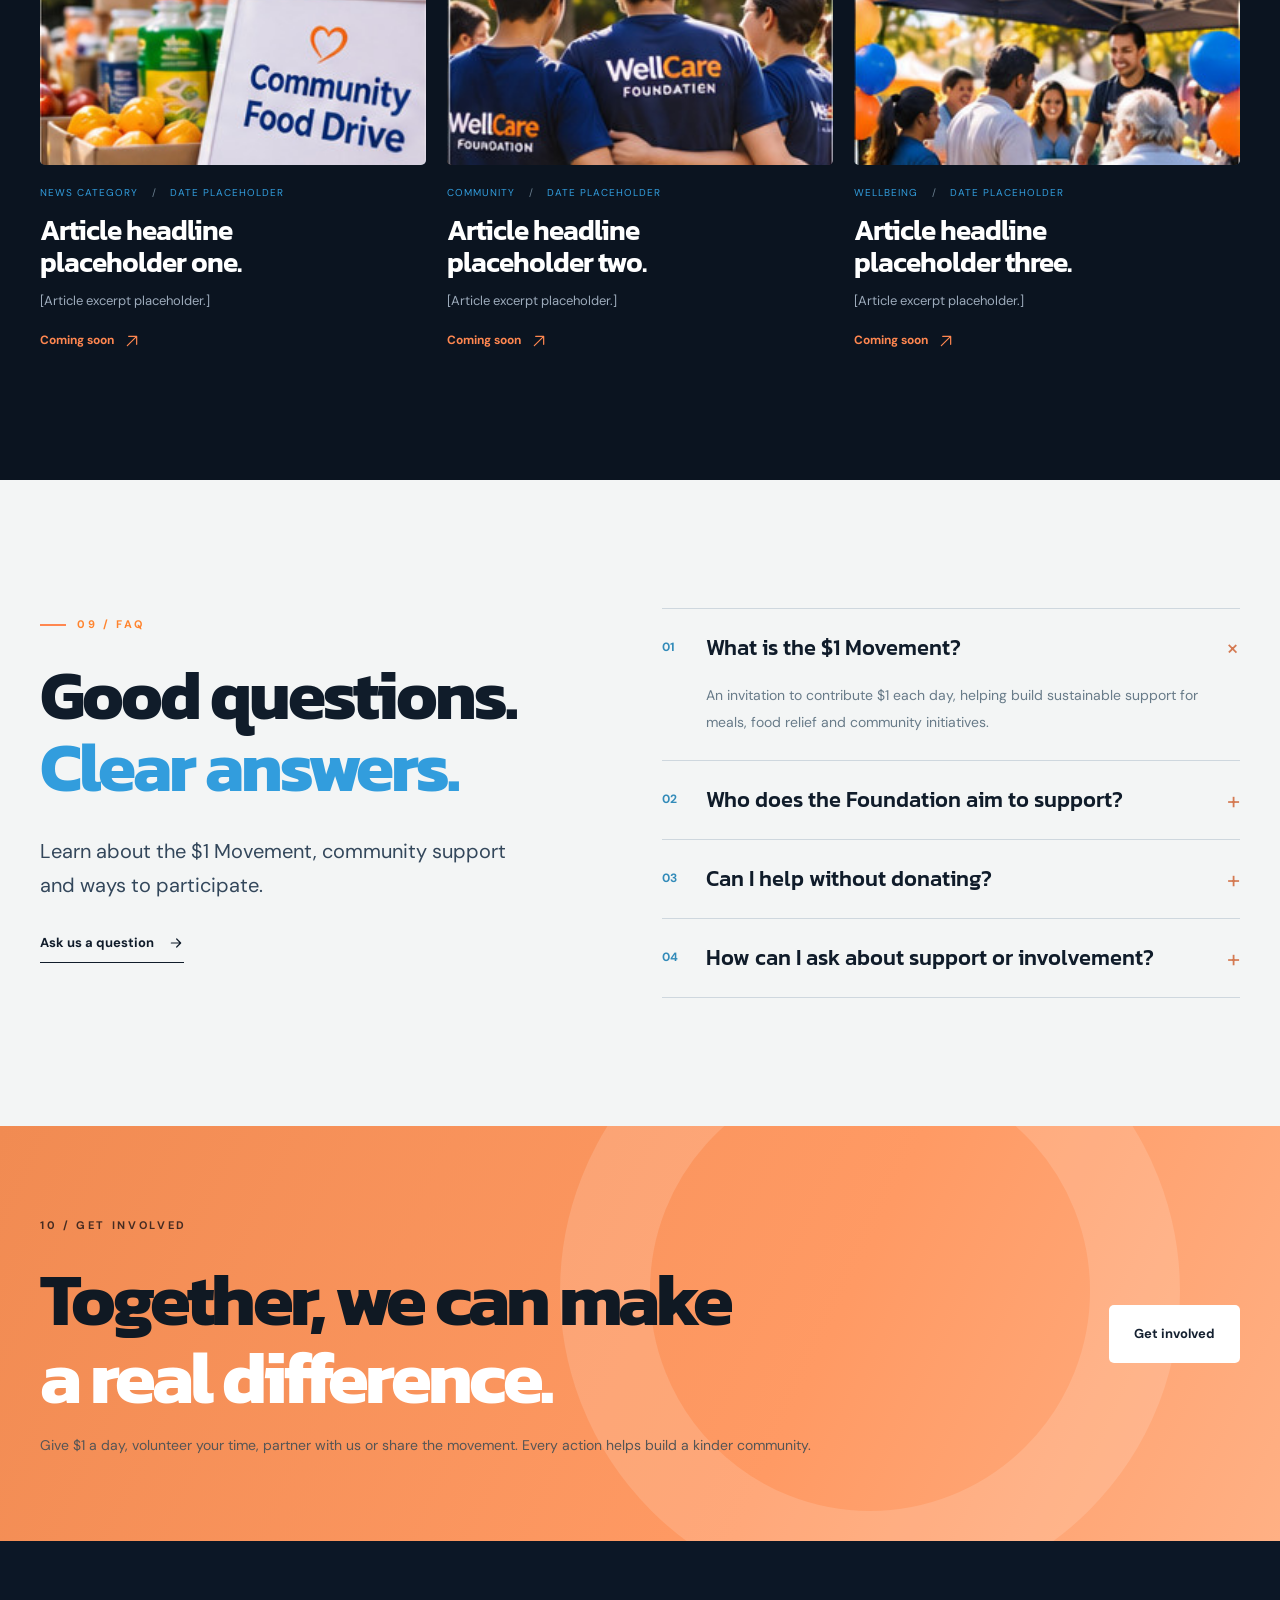
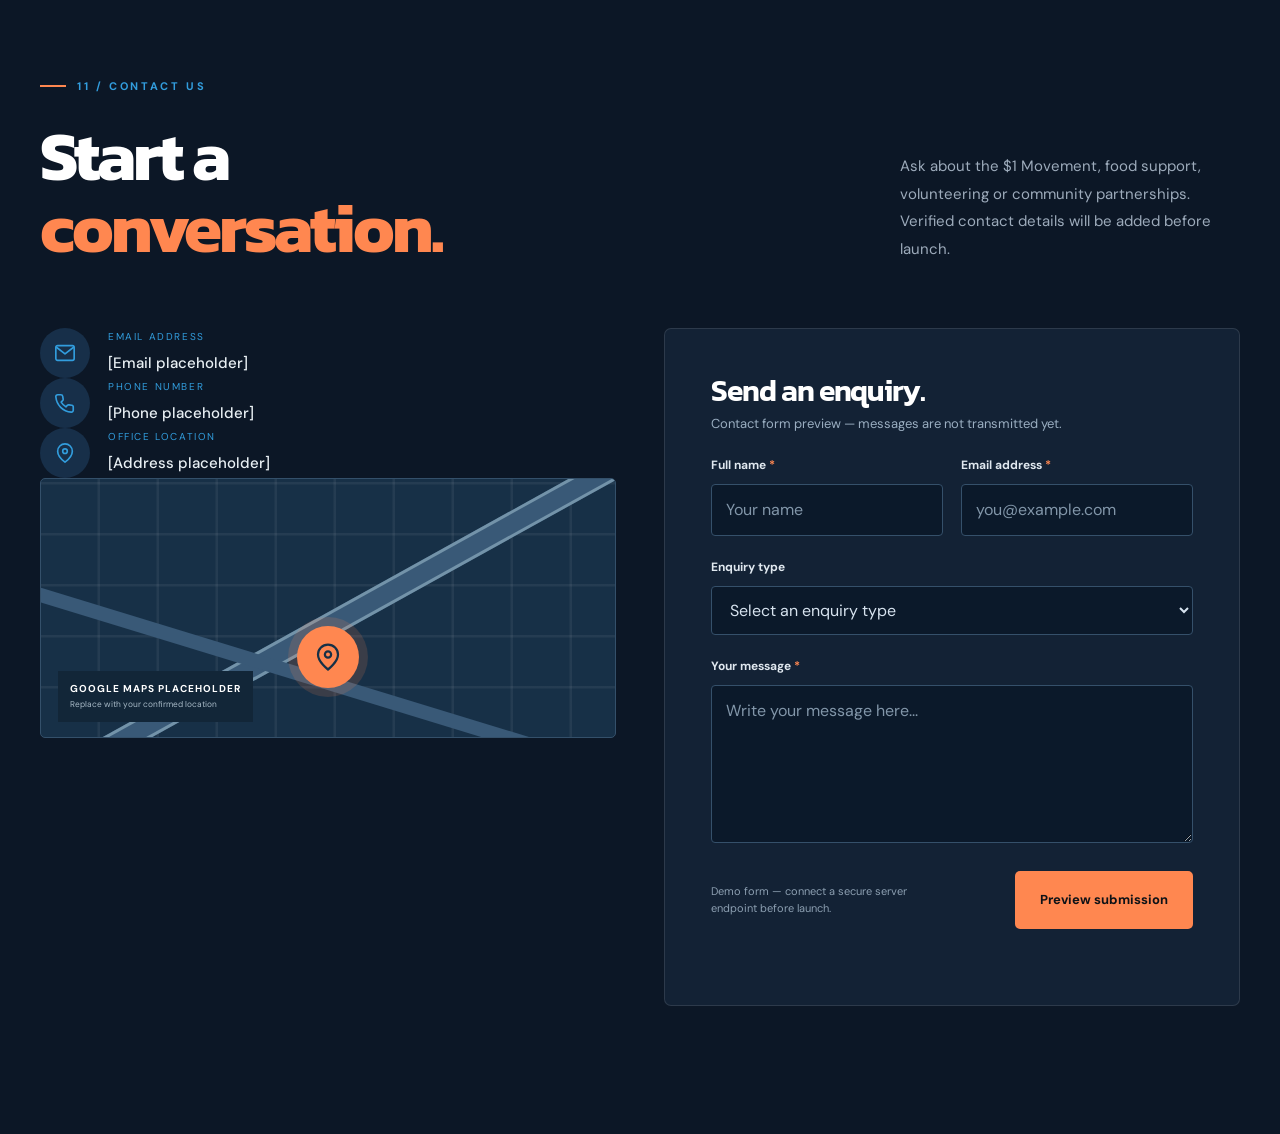
==== commit b9e779e5: "Forth - added new pages and some minor editing in files" ====
--- a/index.html
+++ b/index.html
@@ -57,7 +57,7 @@
 <div aria-hidden="true" class="hero__art-circle"></div>
 <div aria-hidden="true" class="hero__art-figure"></div>
 <span class="hero__art-caption" style="display:block;width:100%;height:100%;"><!-- IMAGE: replace img/hero-community.jpg with your actual image file --><img alt="Australian community members sharing a meal" decoding="async" fetchpriority="high" src="img/hero-community.jpg" style="display:block;width:100%;height:100%;object-fit:cover;"/></span>
-<span aria-hidden="true" class="hero__art-number">W.</span>
+<!-- <span aria-hidden="true" class="hero__art-number">W.</span> -->
 <div class="hero__floating-card"><span class="round-icon round-icon--blue"><svg class="icon"><use href="#i-heart"></use></svg></span><span><strong>Every meal matters</strong><small>Dignity, care and connection</small></span></div>
 </div>
 </div>
@@ -80,7 +80,14 @@
 <div class="media-placeholder__decor media-placeholder__decor--square"></div>
 <div class="media-placeholder__tag">COMMUNITY MEALS</div>
 </div>
-<div class="about__seal"><svg class="icon"><use href="img/WCALogofinal.png"></use></svg><span>PEOPLE AT HEART</span></div>
+<div class="about__seal">
+  <!-- <img src="" alt="Wellcare Logo" class="about__seal-logo"> -->
+
+  <div class="about__seal-text">
+    <span>PEOPLE</span>
+    <span>AT HEART</span>
+  </div>
+</div>
 </div>
 <div class="about__content reveal">
 <div class="eyebrow">01 / ABOUT US</div>
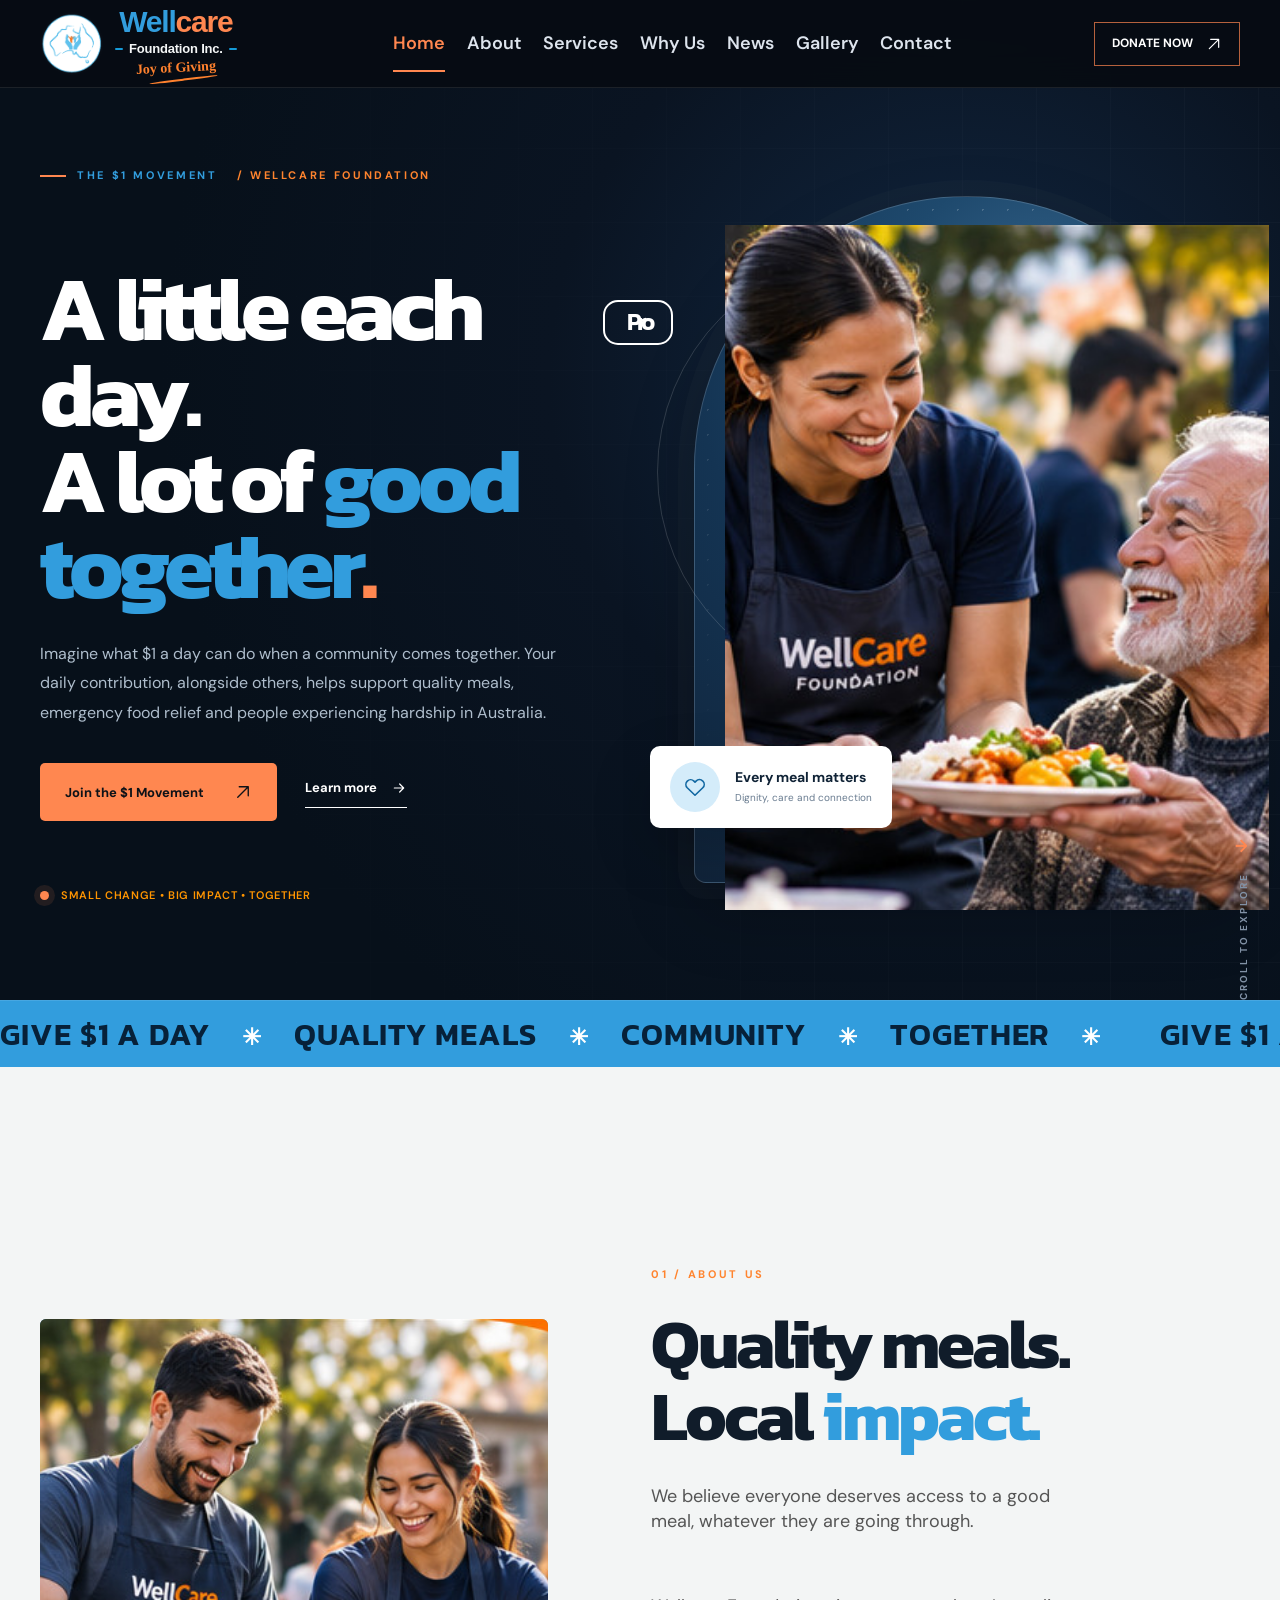
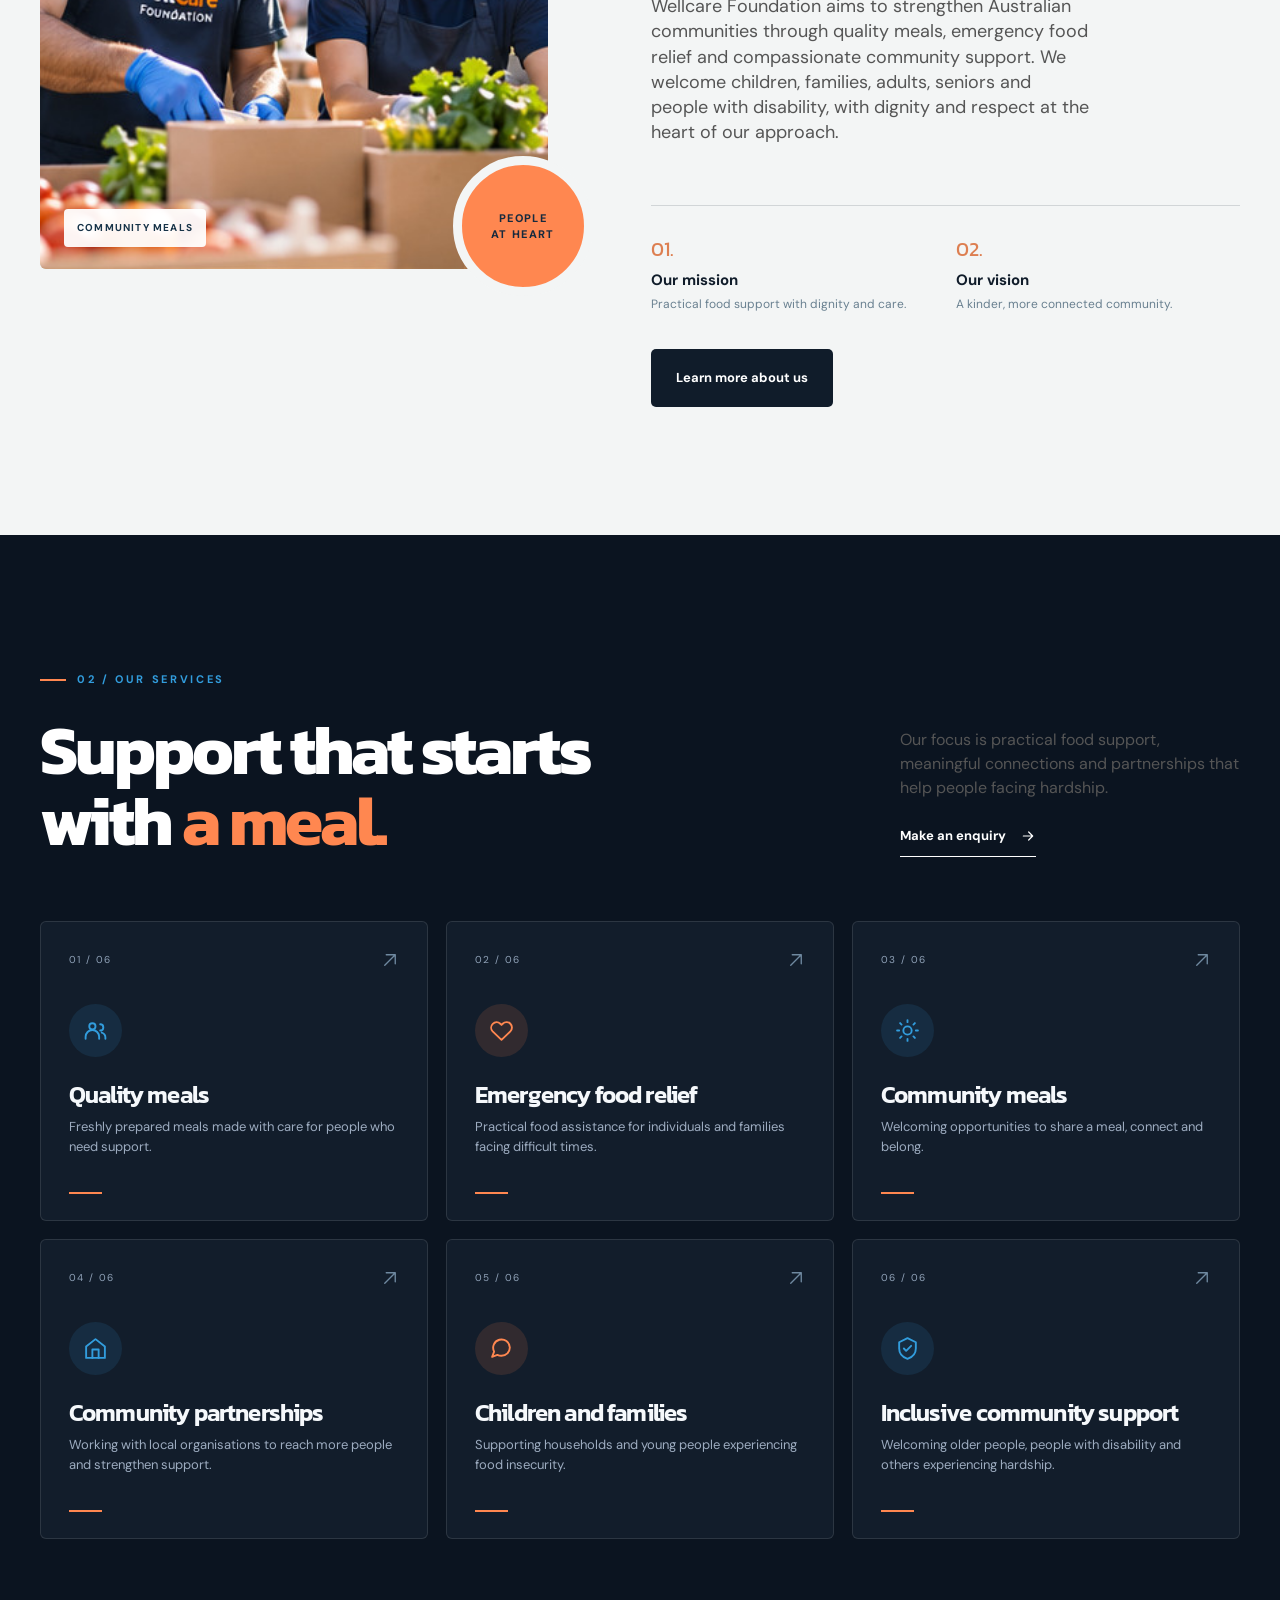
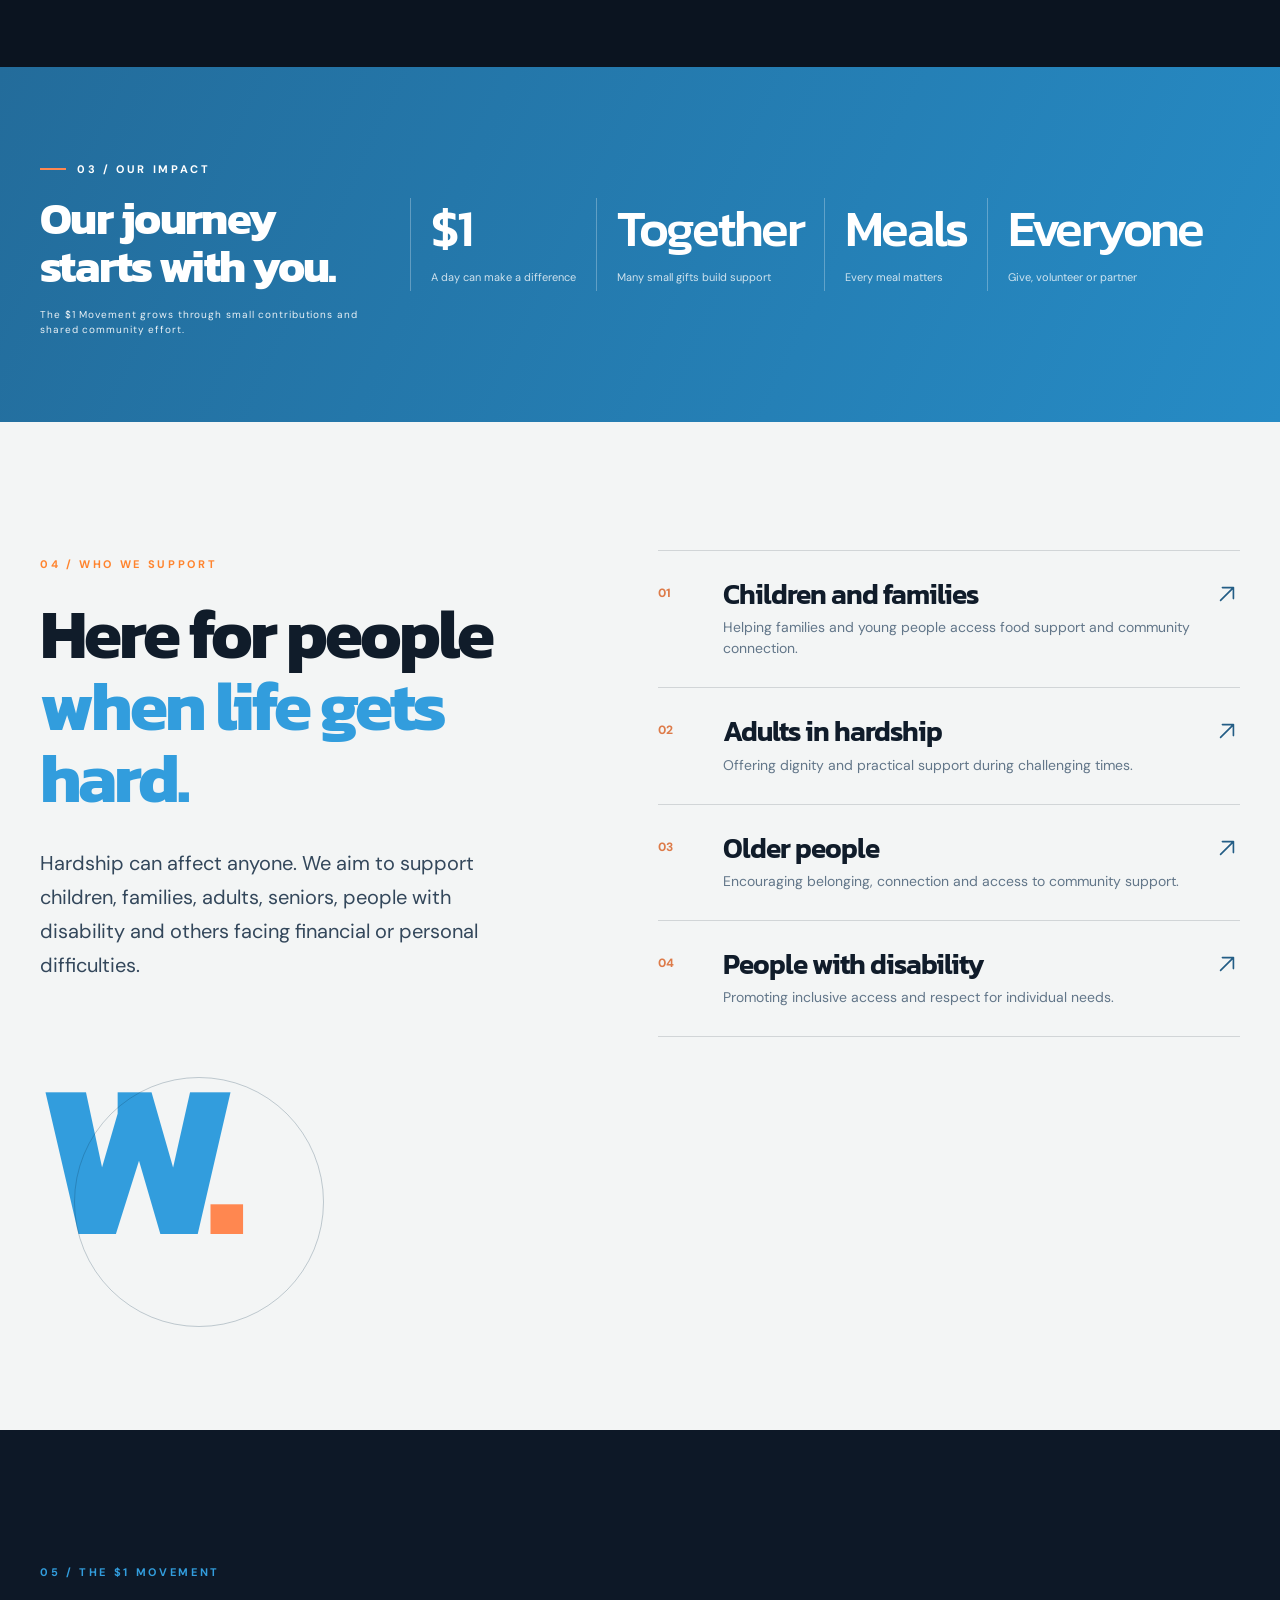
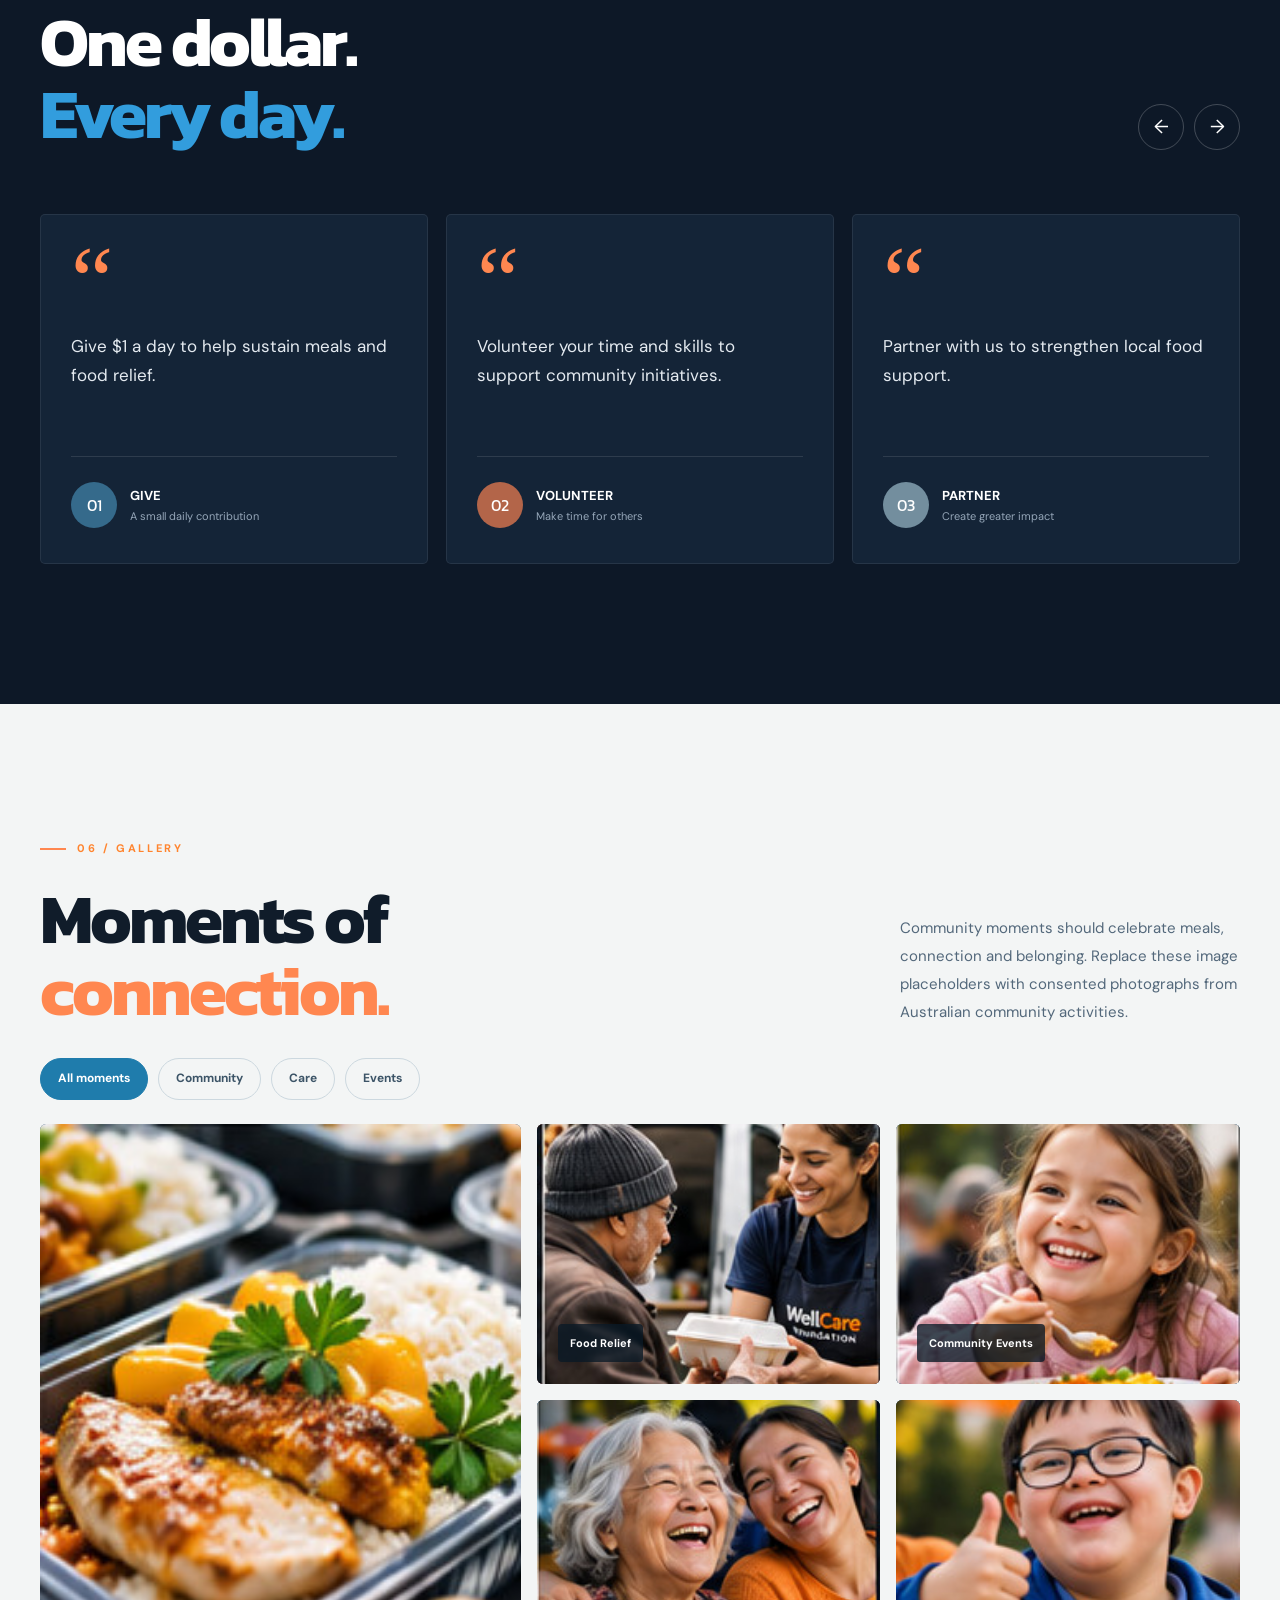
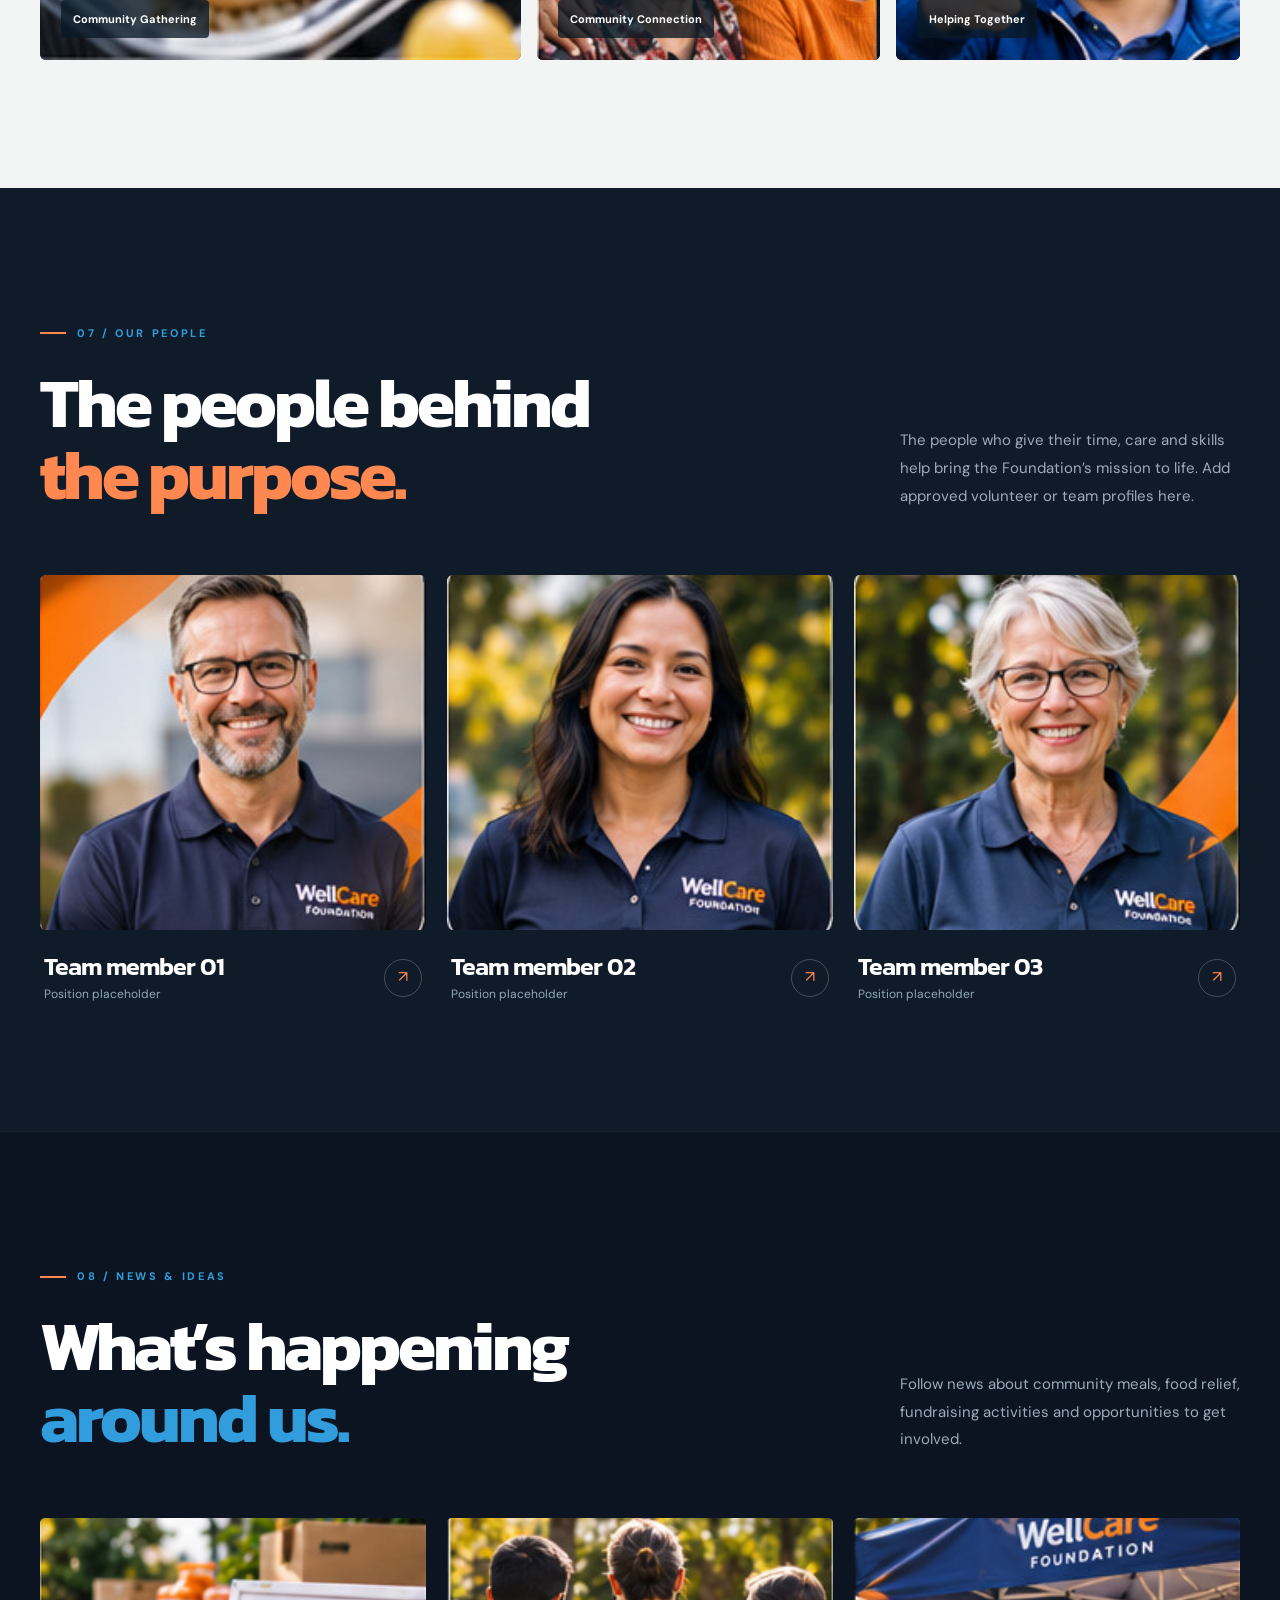
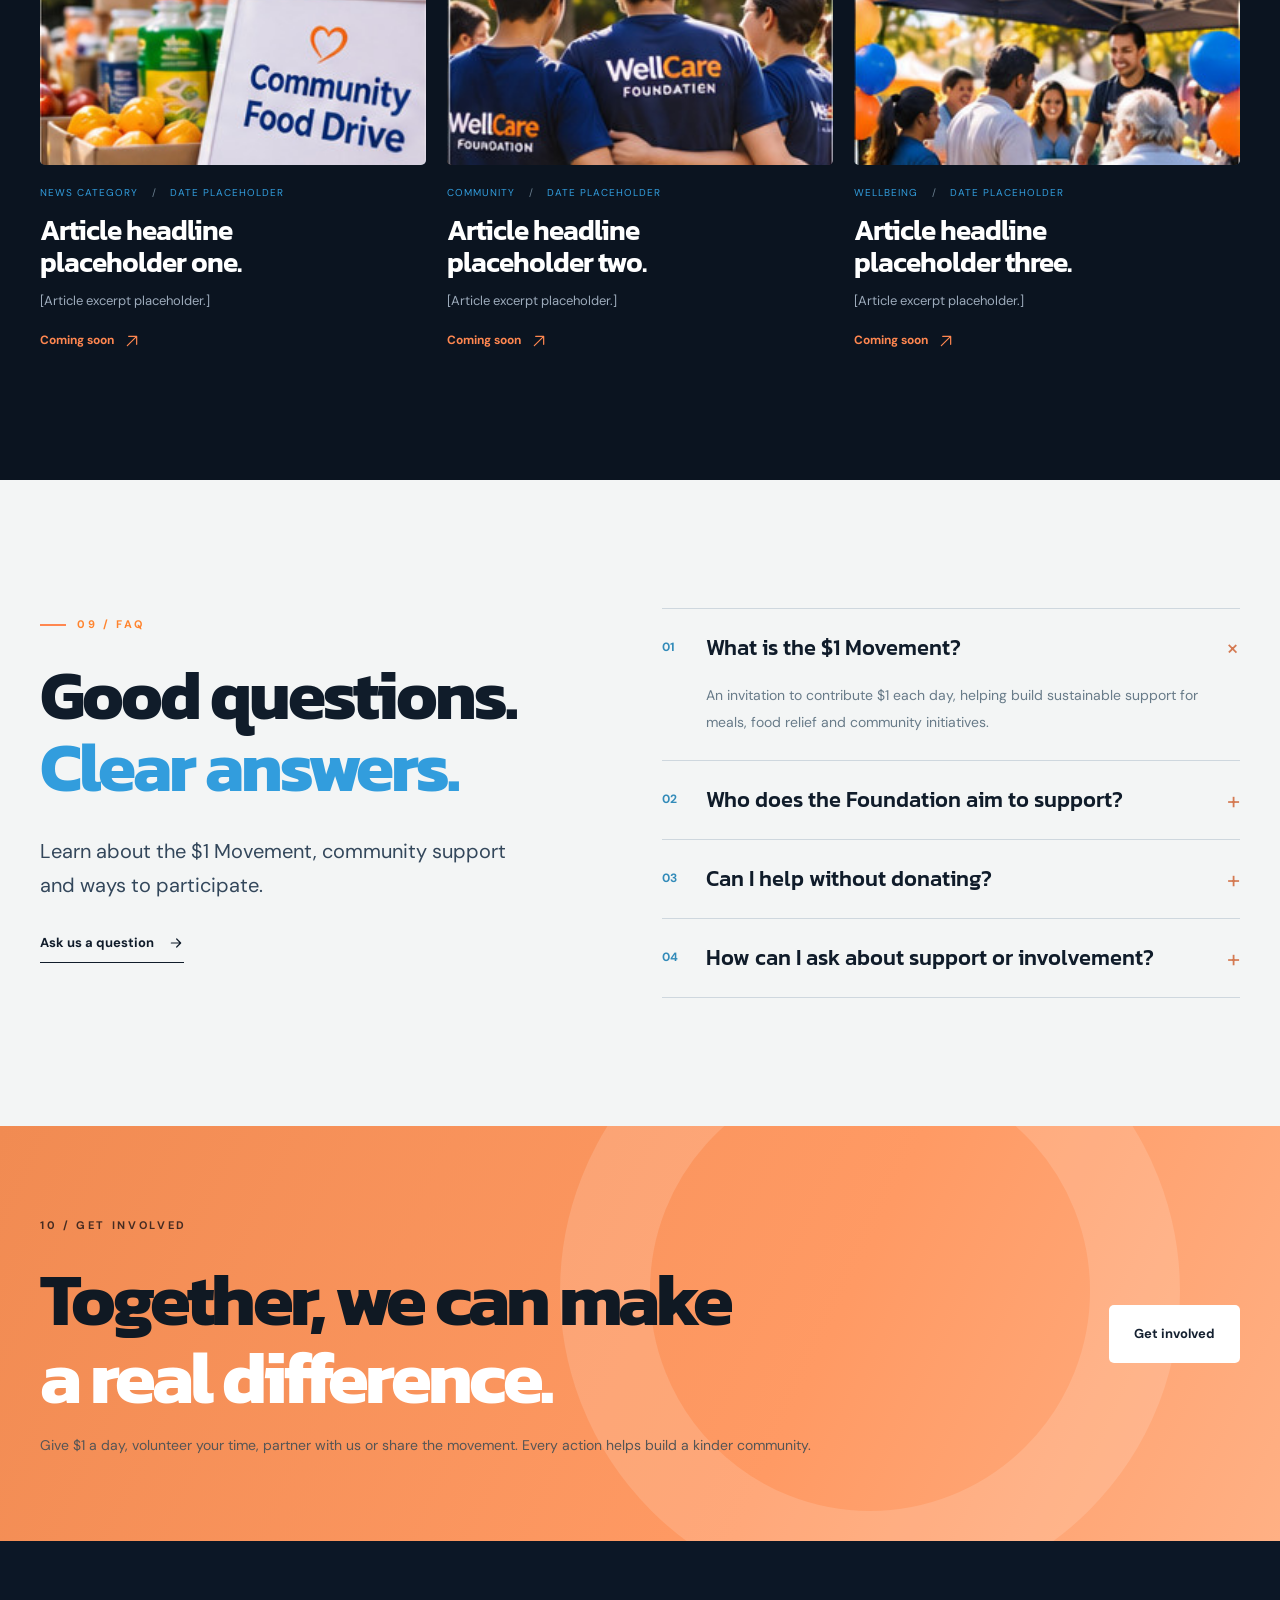
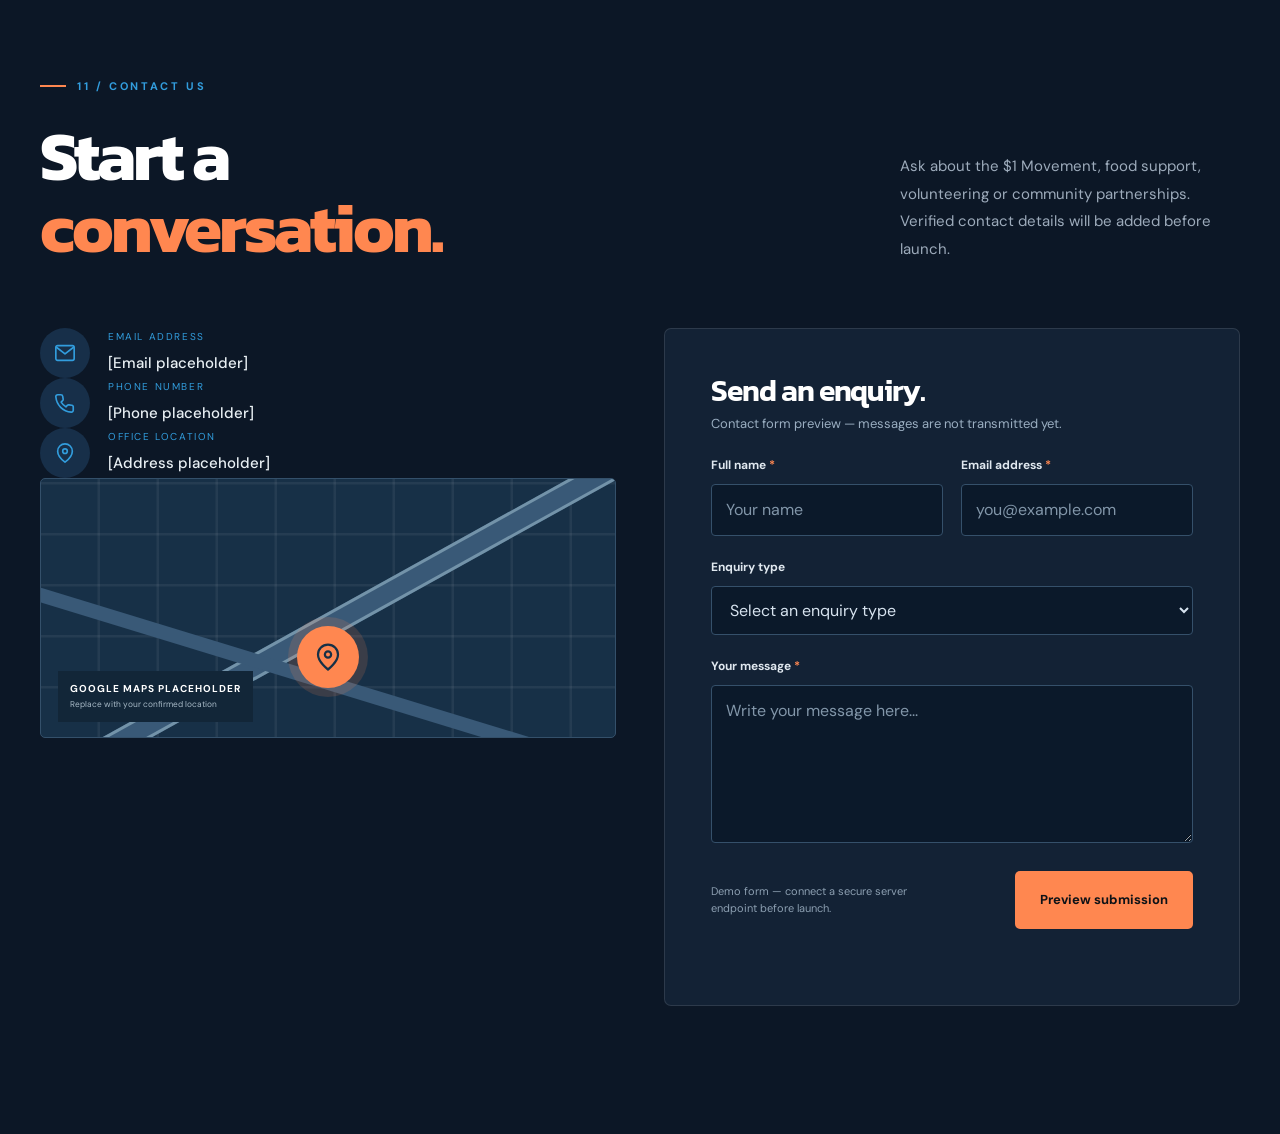
==== commit b8c66c31: "Fifth - added new heading styles and some minor editing in files" ====
--- a/index.html
+++ b/index.html
@@ -9,7 +9,7 @@
 <link href="css/wellcare-foundation-unified.css" rel="stylesheet"/>
 <link href="https://fonts.googleapis.com" rel="preconnect"/>
 <link crossorigin="" href="https://fonts.gstatic.com" rel="preconnect"/>
-<link href="https://fonts.googleapis.com/css2?family=DM+Sans:wght@400;500;600;700&amp;family=Kanit:wght@400;500;600;700&amp;display=swap" rel="stylesheet"/>
+<link href="https://fonts.googleapis.com/css2?family=DM+Sans:wght@400;500;600;700&amp;family=Kanit:wght@400;500;600;700&amp;display=swap;family=Playwrite+AU+SA+Guides&display=swap" rel="stylesheet"/>
 <link href="css/style.css" rel="stylesheet"/>
 <script defer="" src="js/main.js"></script>
 <script defer="" src="js/wellcare-foundation-main.js"></script>
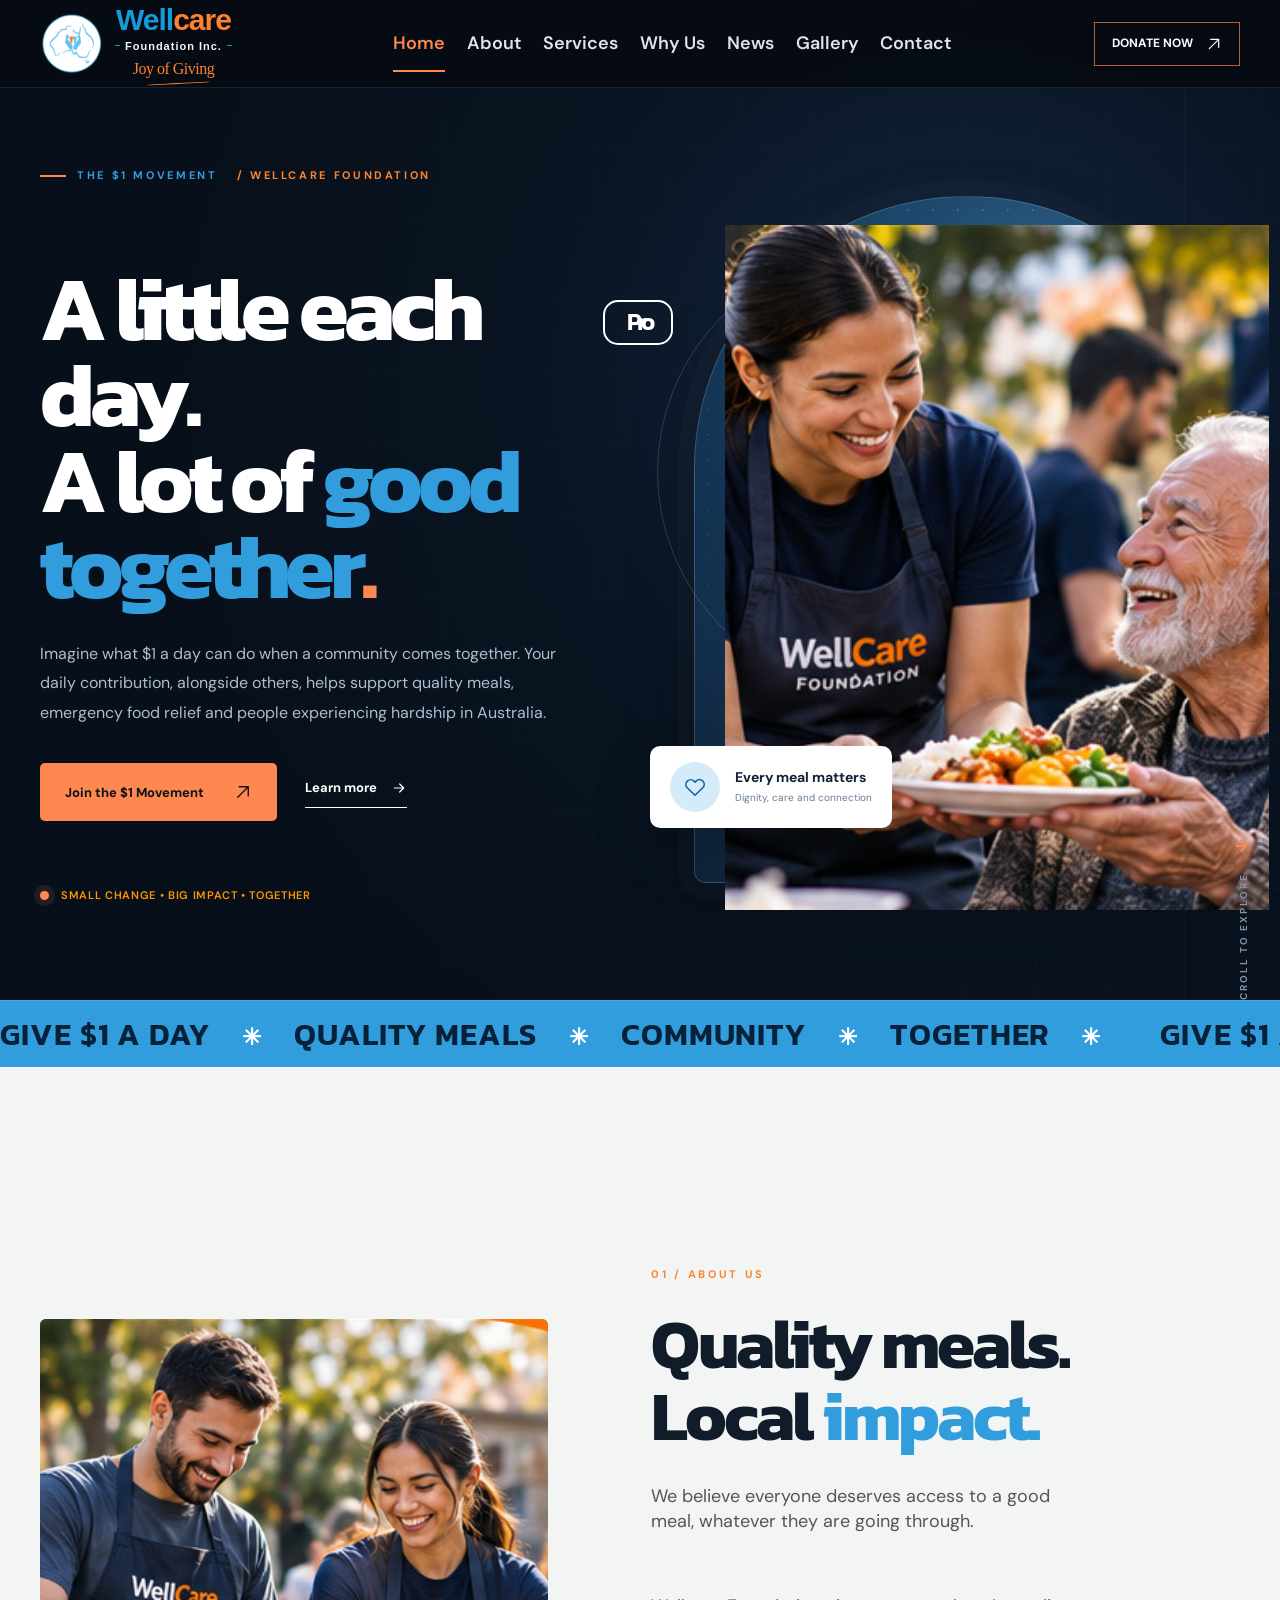
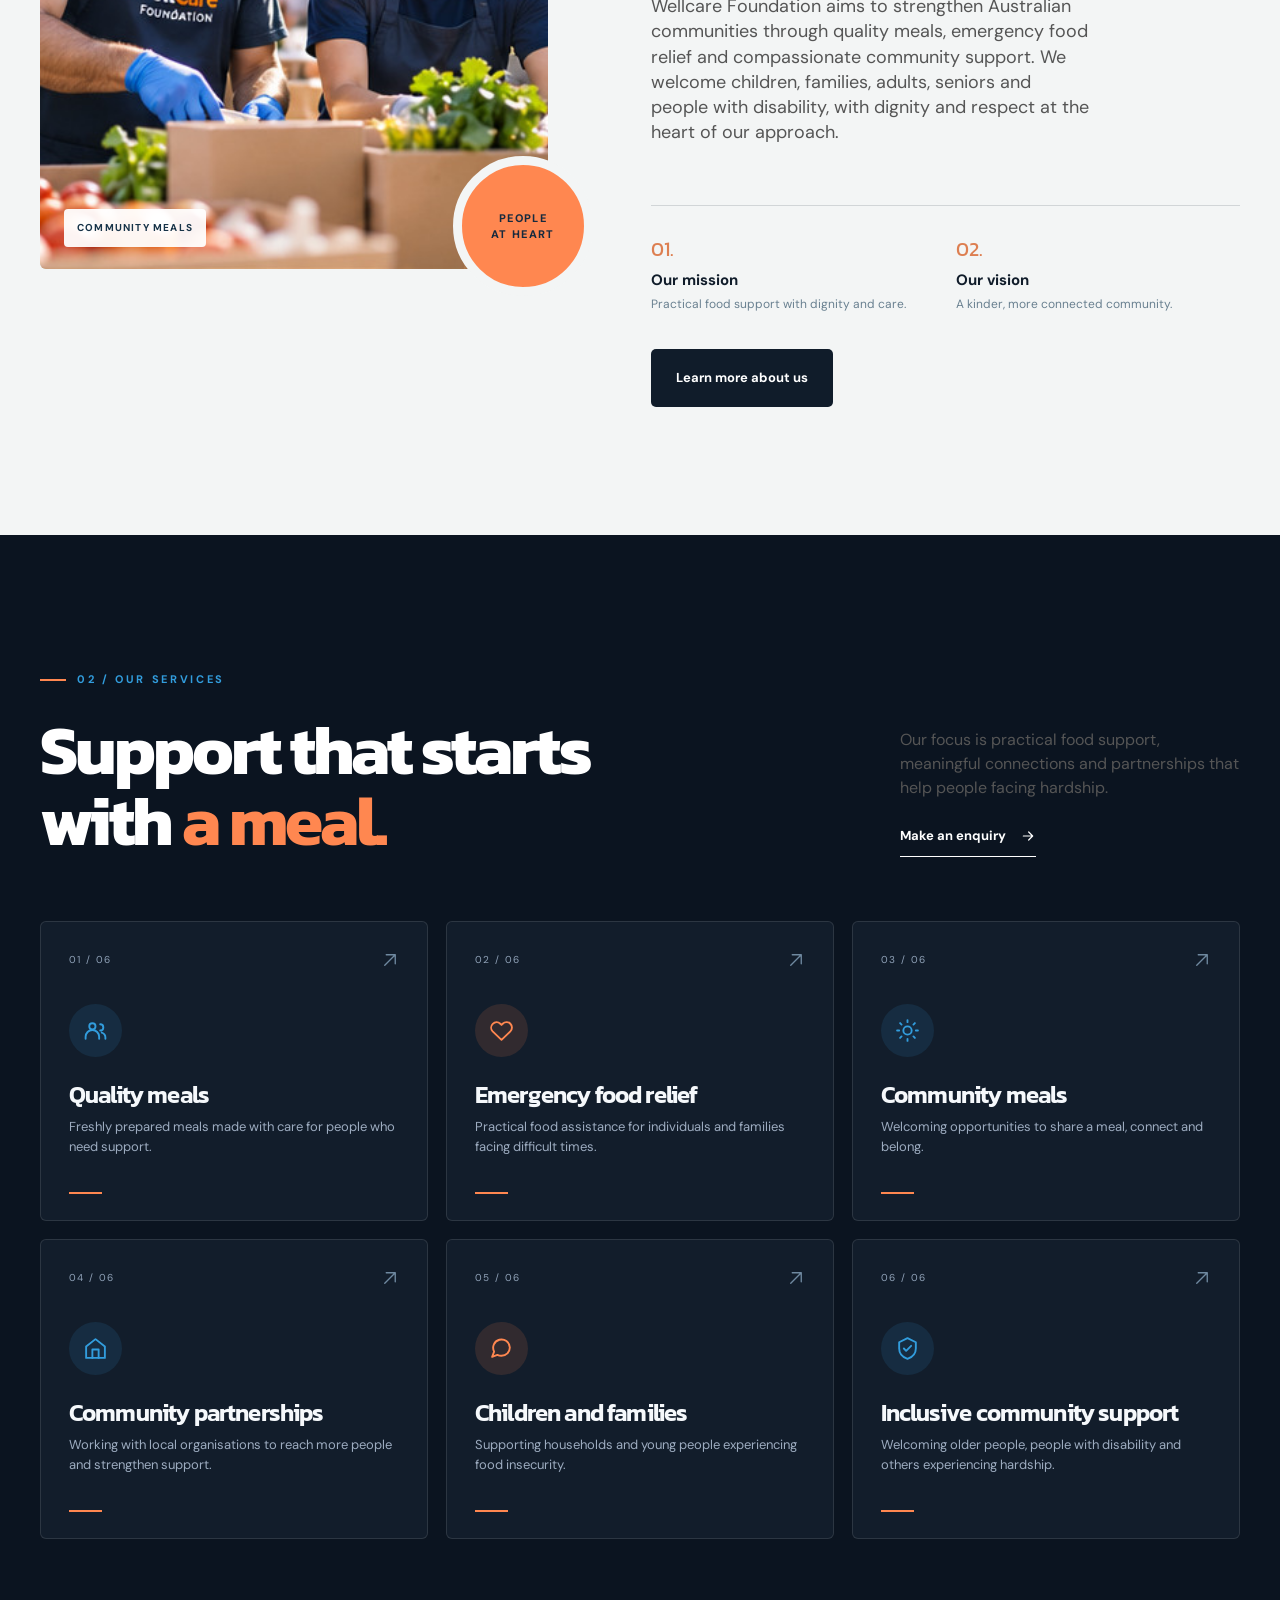
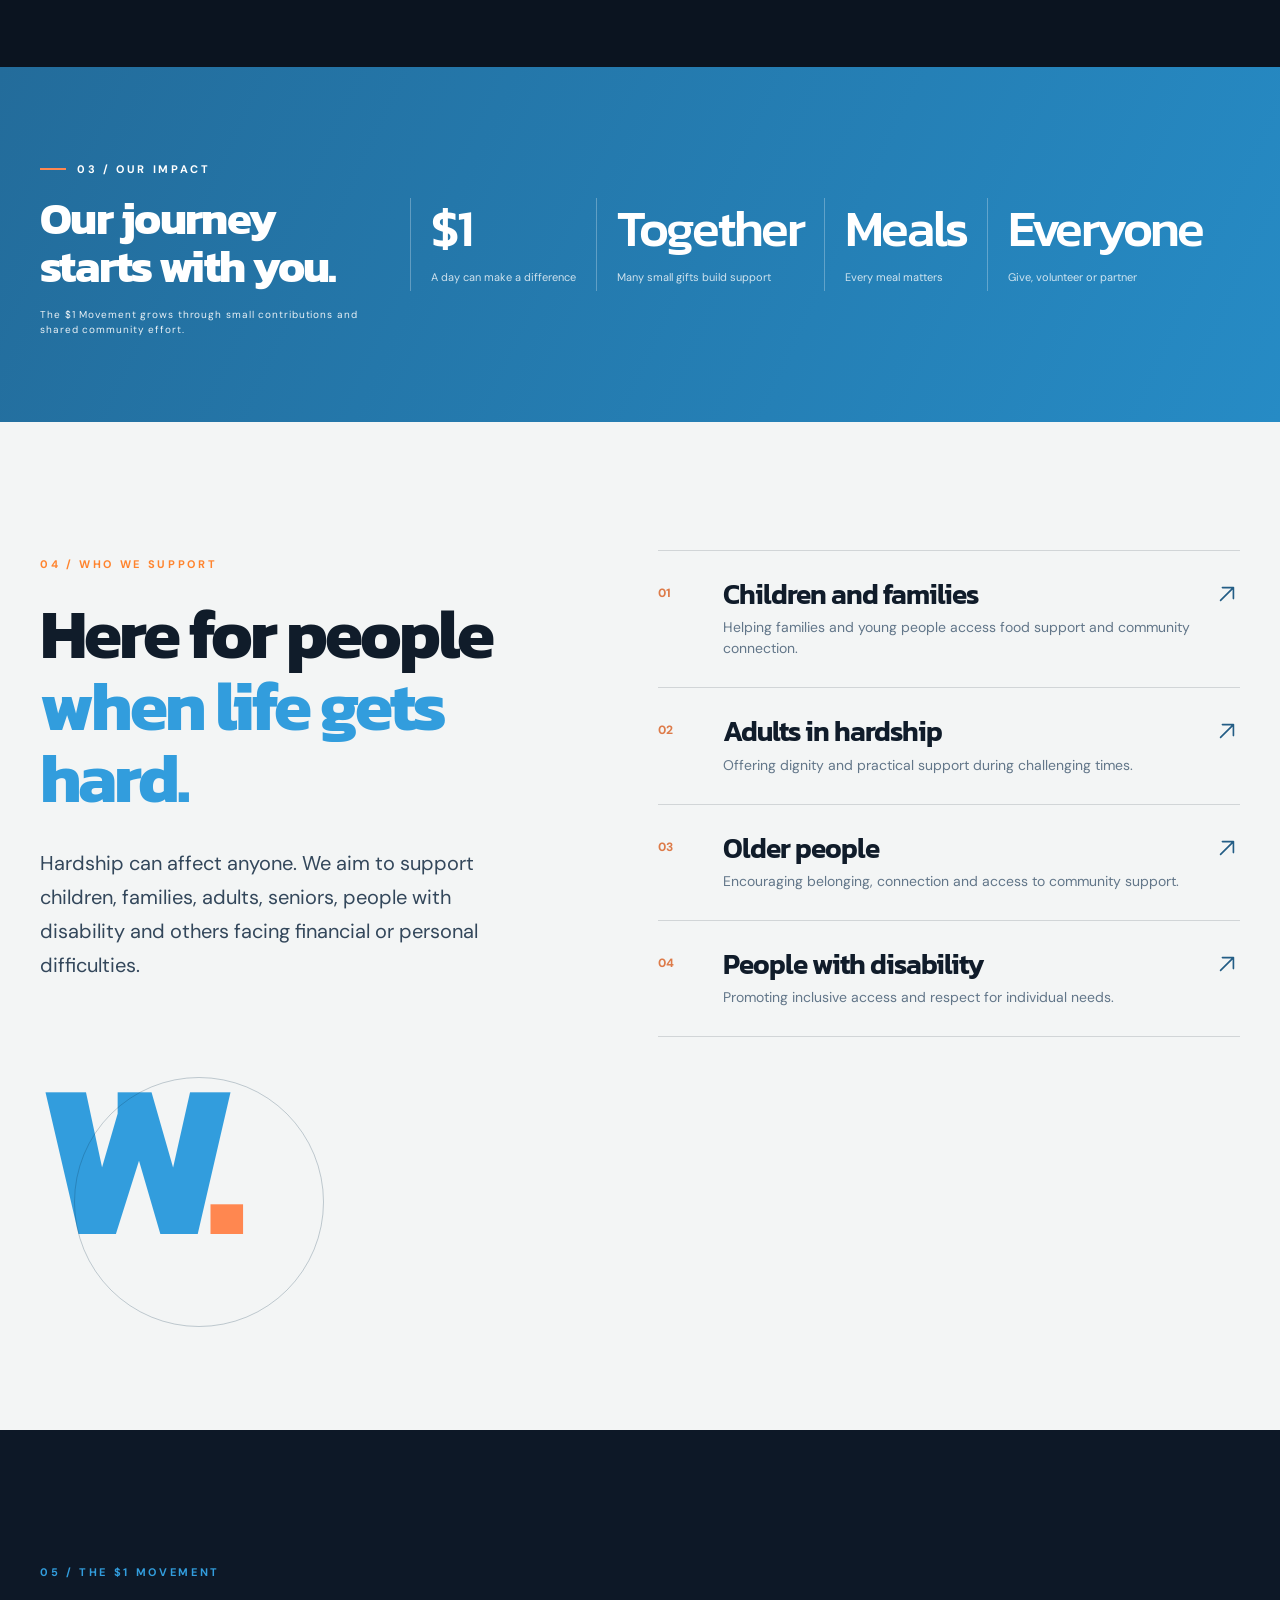
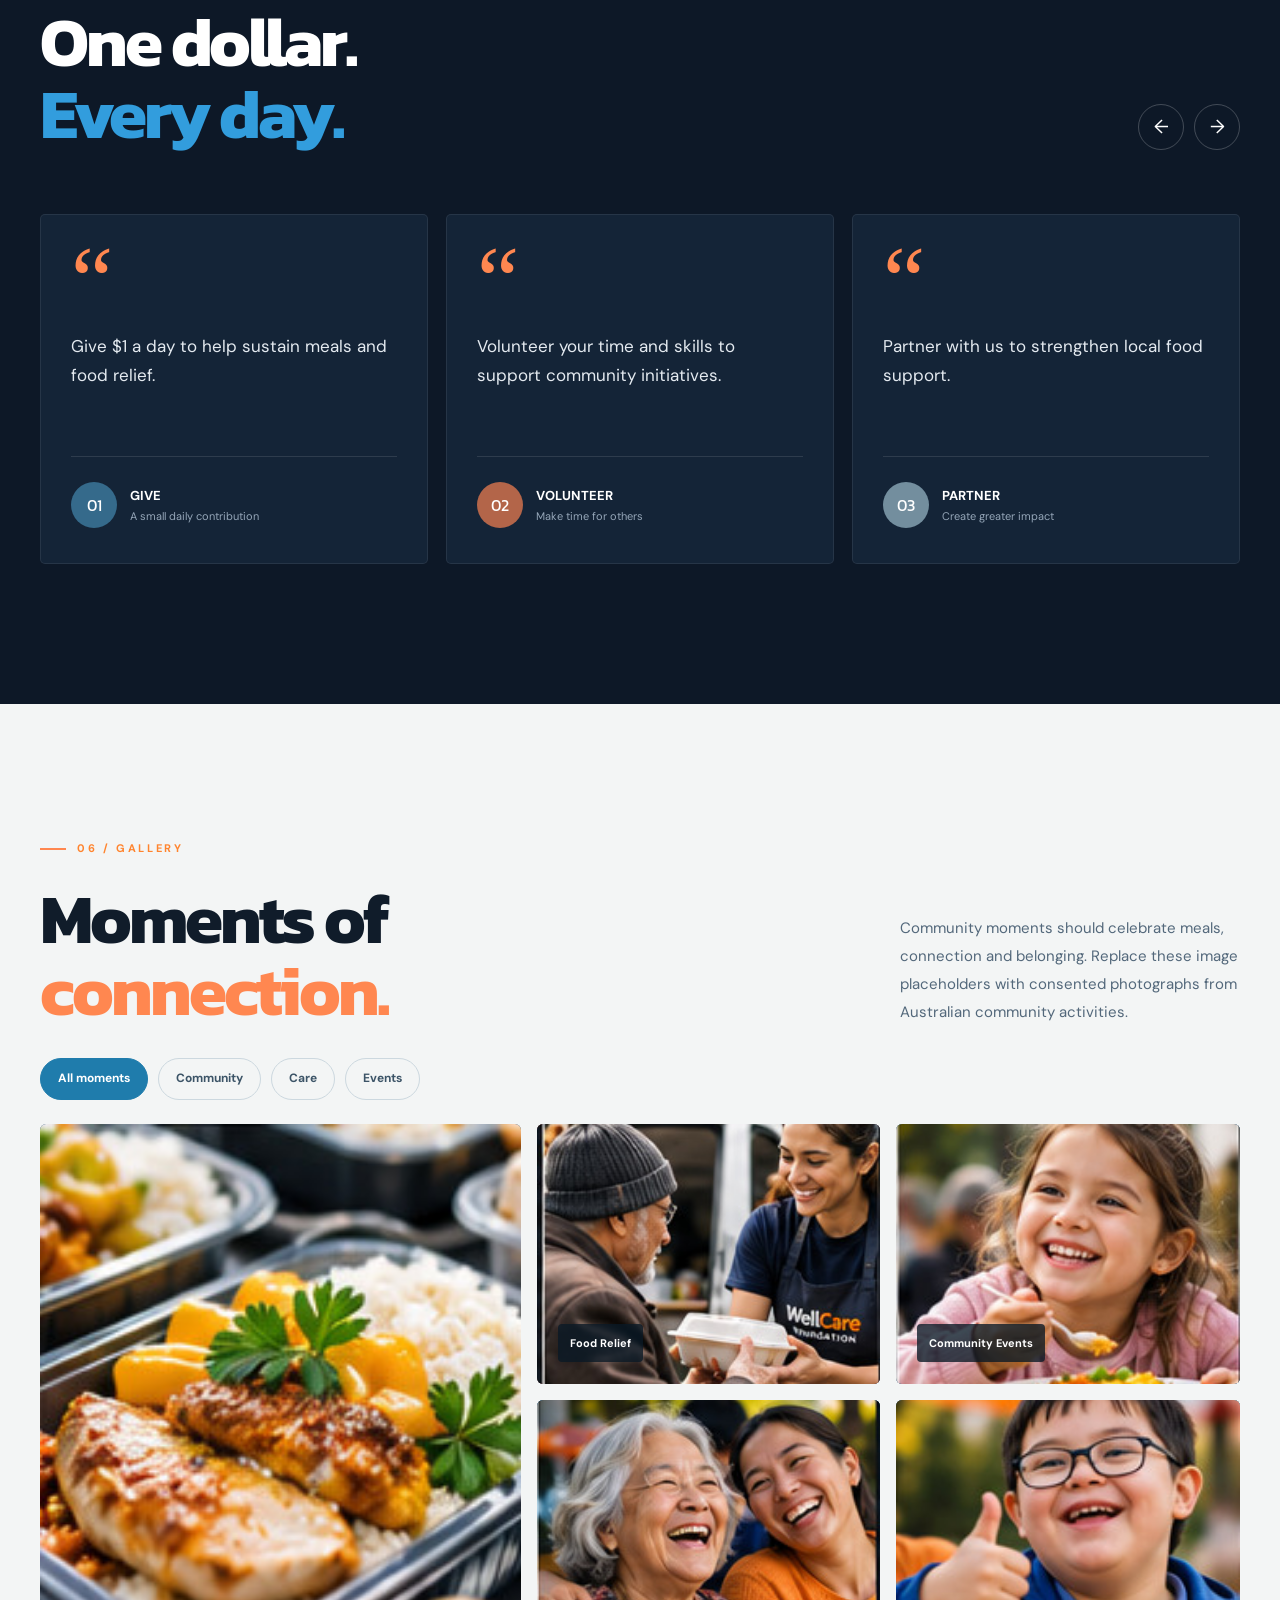
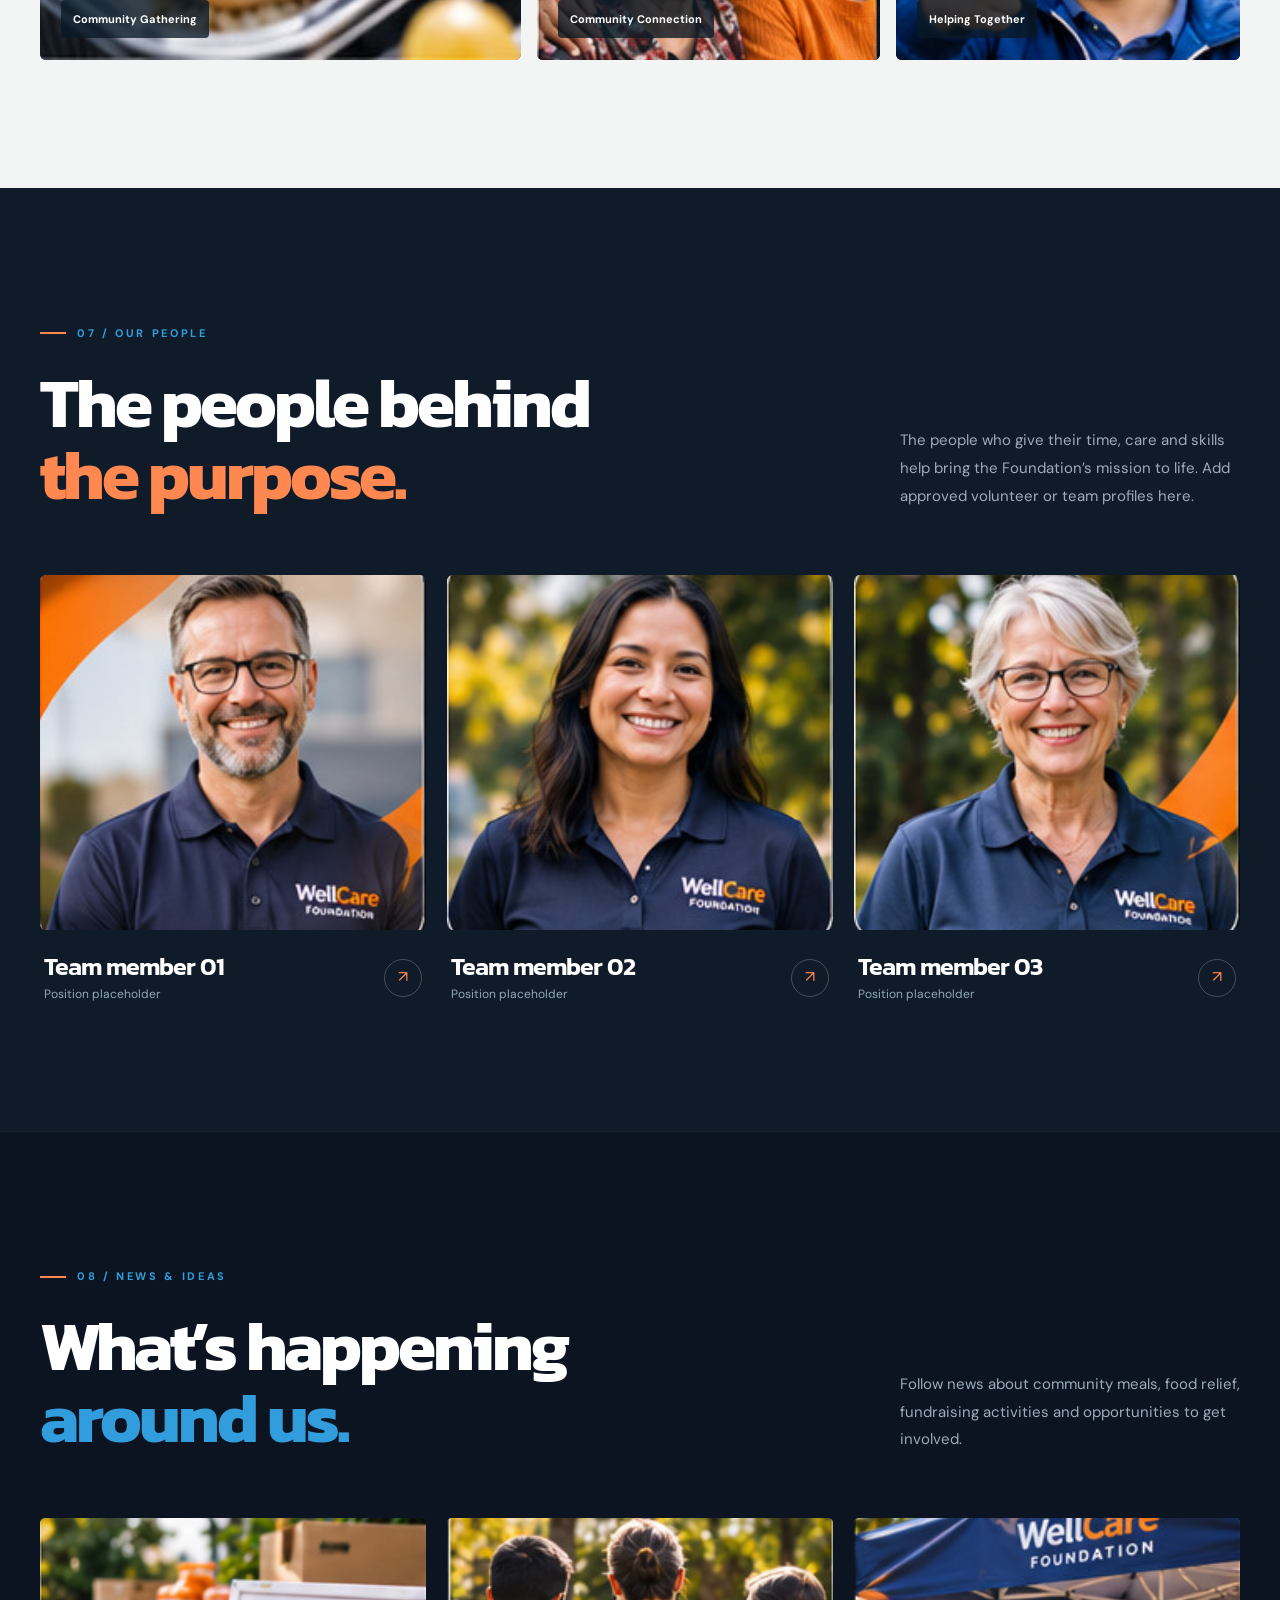
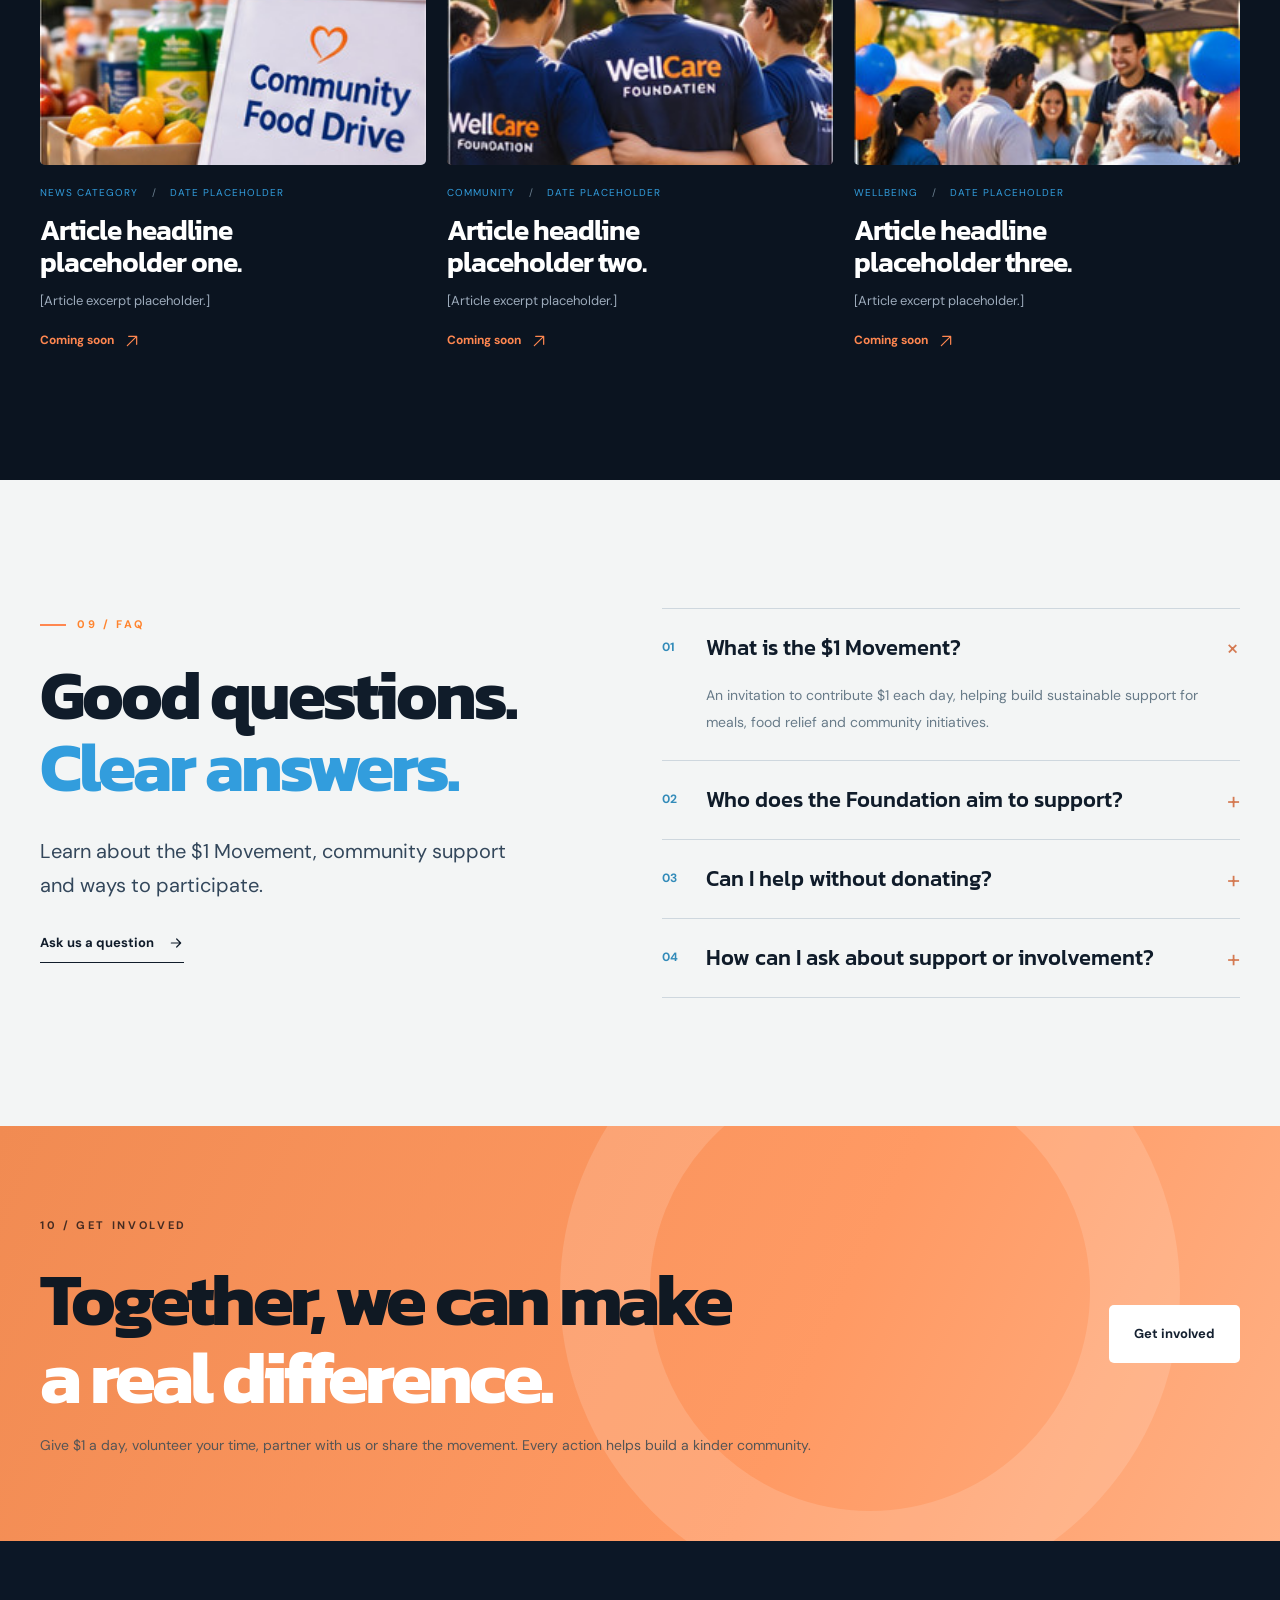
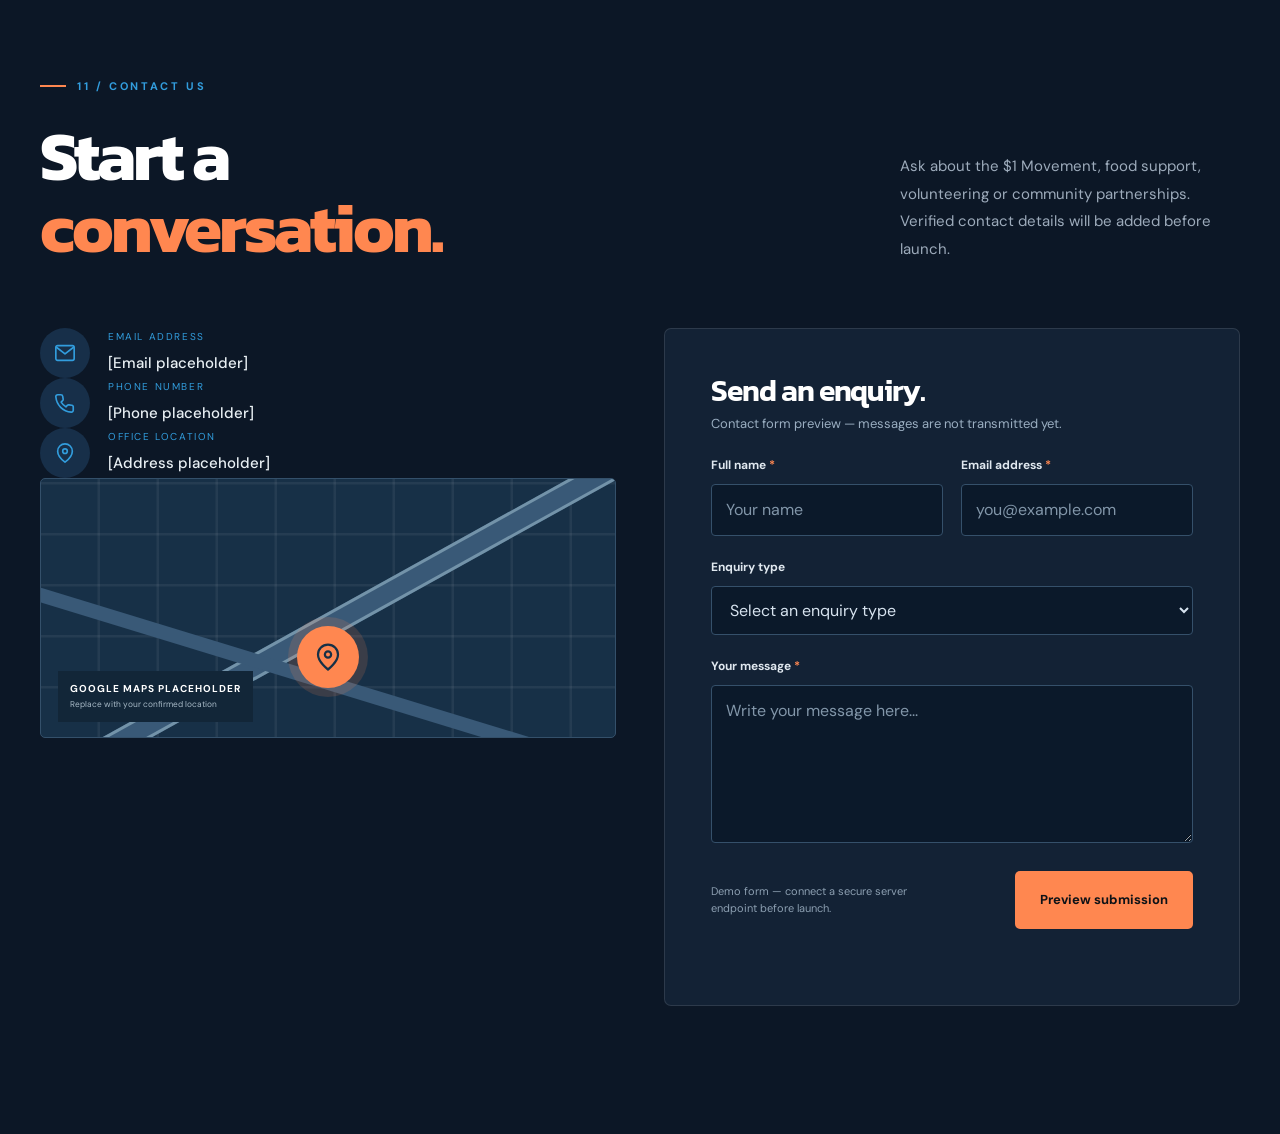
==== commit fe59b299: "Sixth-mobile elemnet fixing" ====
--- a/index.html
+++ b/index.html
@@ -11,6 +11,7 @@
 <link crossorigin="" href="https://fonts.gstatic.com" rel="preconnect"/>
 <link href="https://fonts.googleapis.com/css2?family=DM+Sans:wght@400;500;600;700&amp;family=Kanit:wght@400;500;600;700&amp;display=swap;family=Playwrite+AU+SA+Guides&display=swap" rel="stylesheet"/>
 <link href="css/style.css" rel="stylesheet"/>
+<script src="https://code.jquery.com/jquery-3.7.1.min.js"></script>
 <script defer="" src="js/main.js"></script>
 <script defer="" src="js/wellcare-foundation-main.js"></script>
 </head>
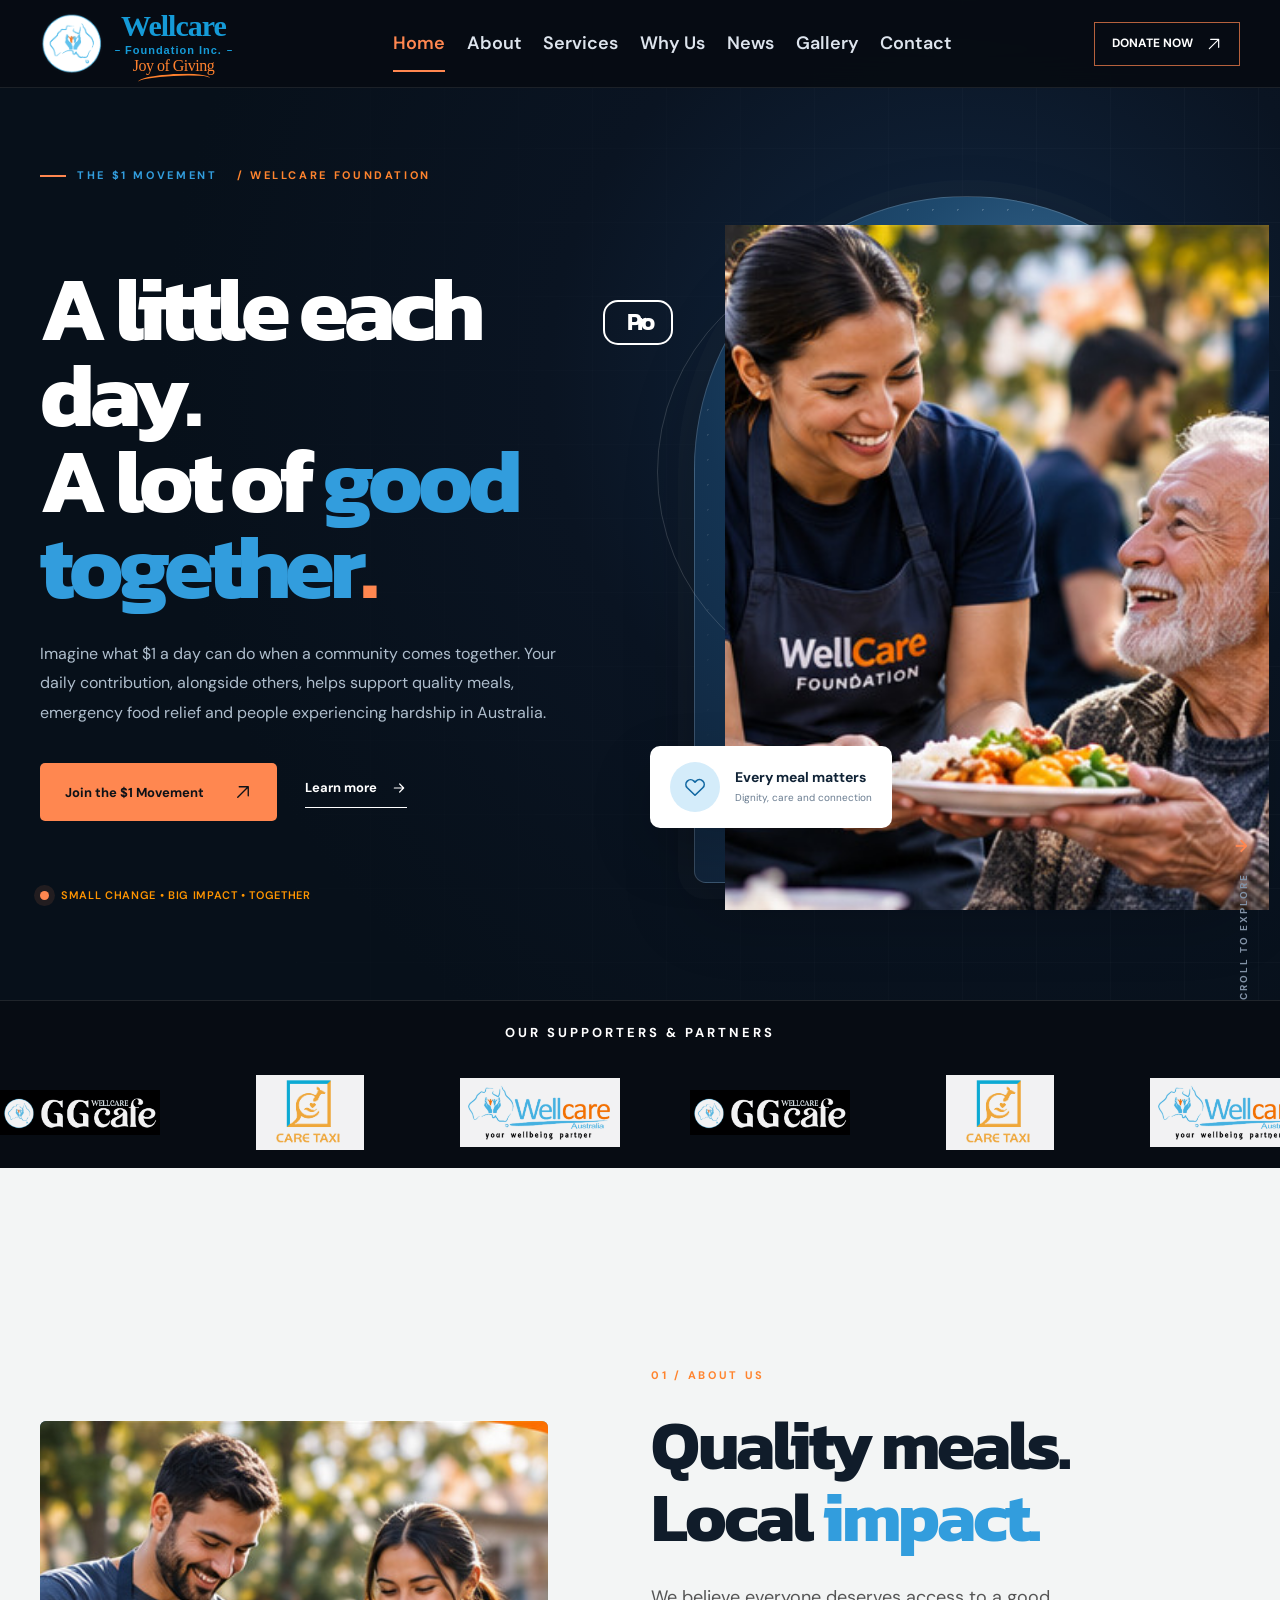
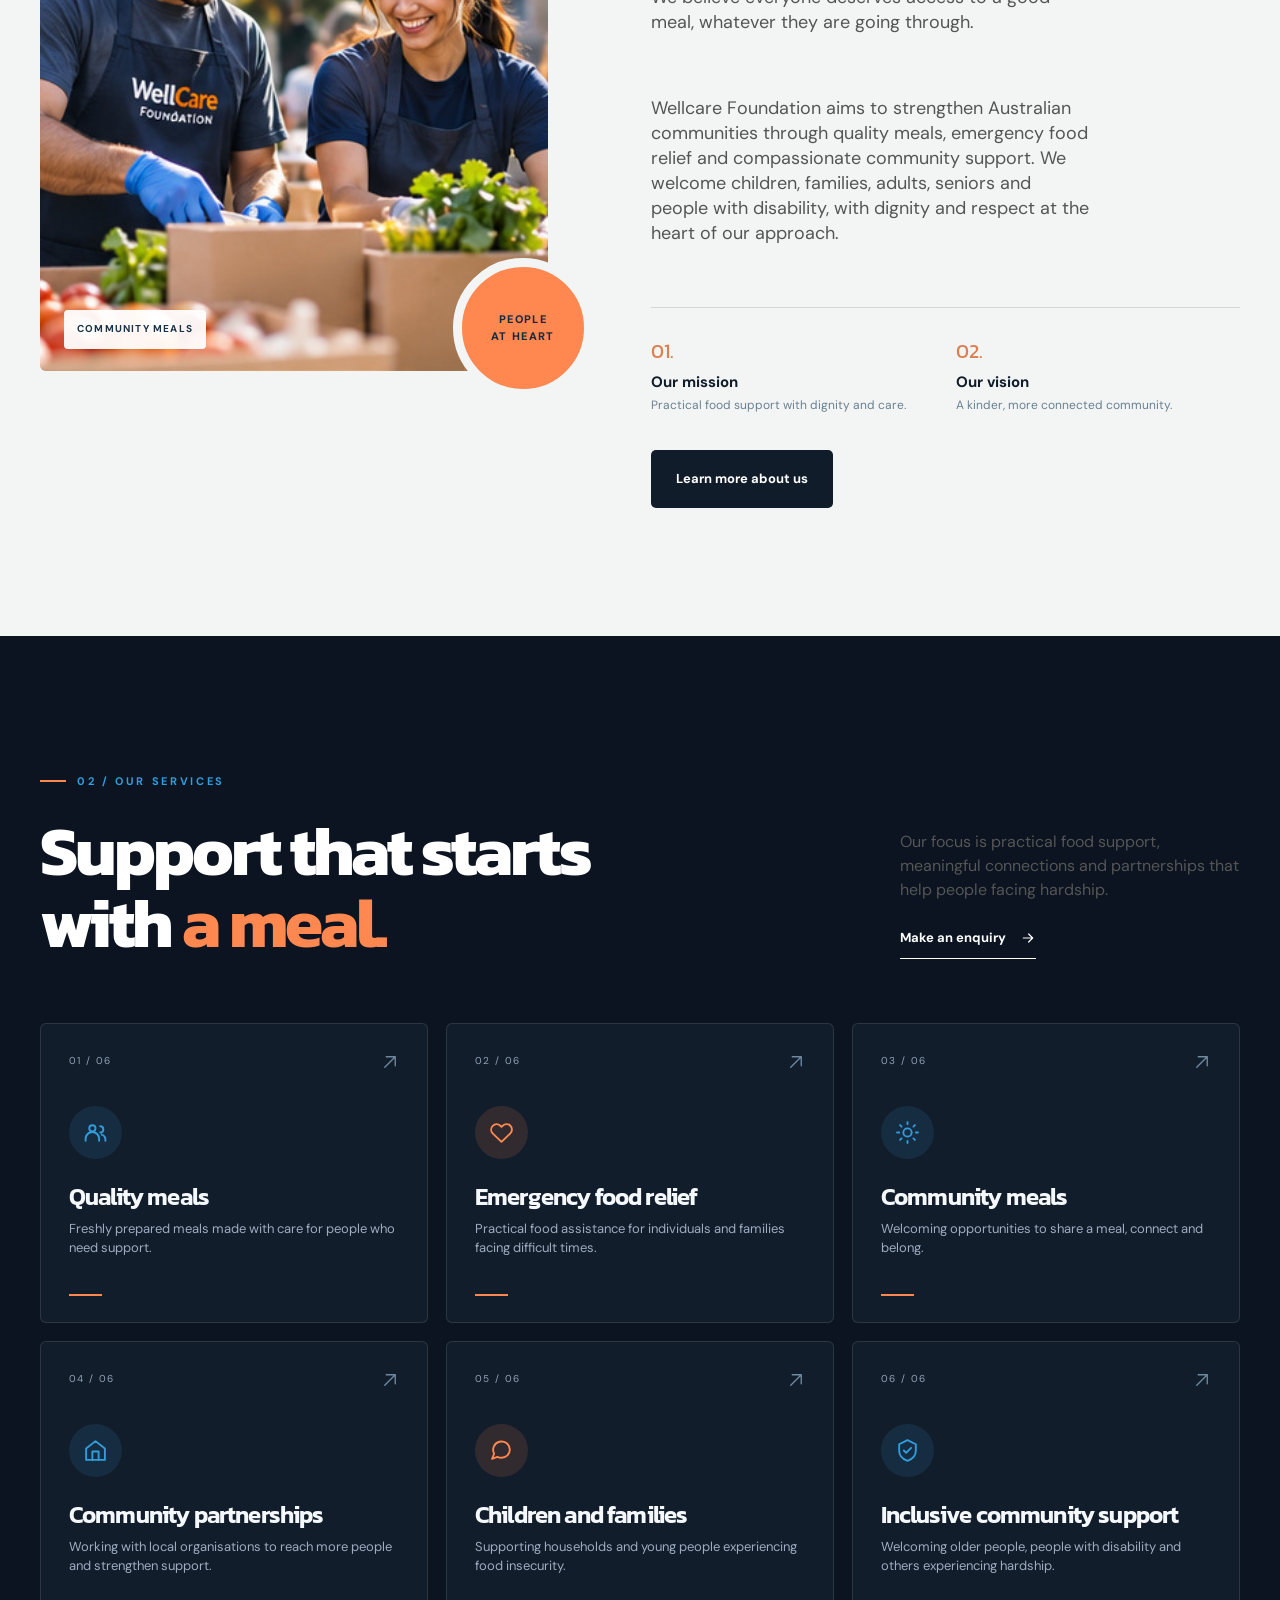
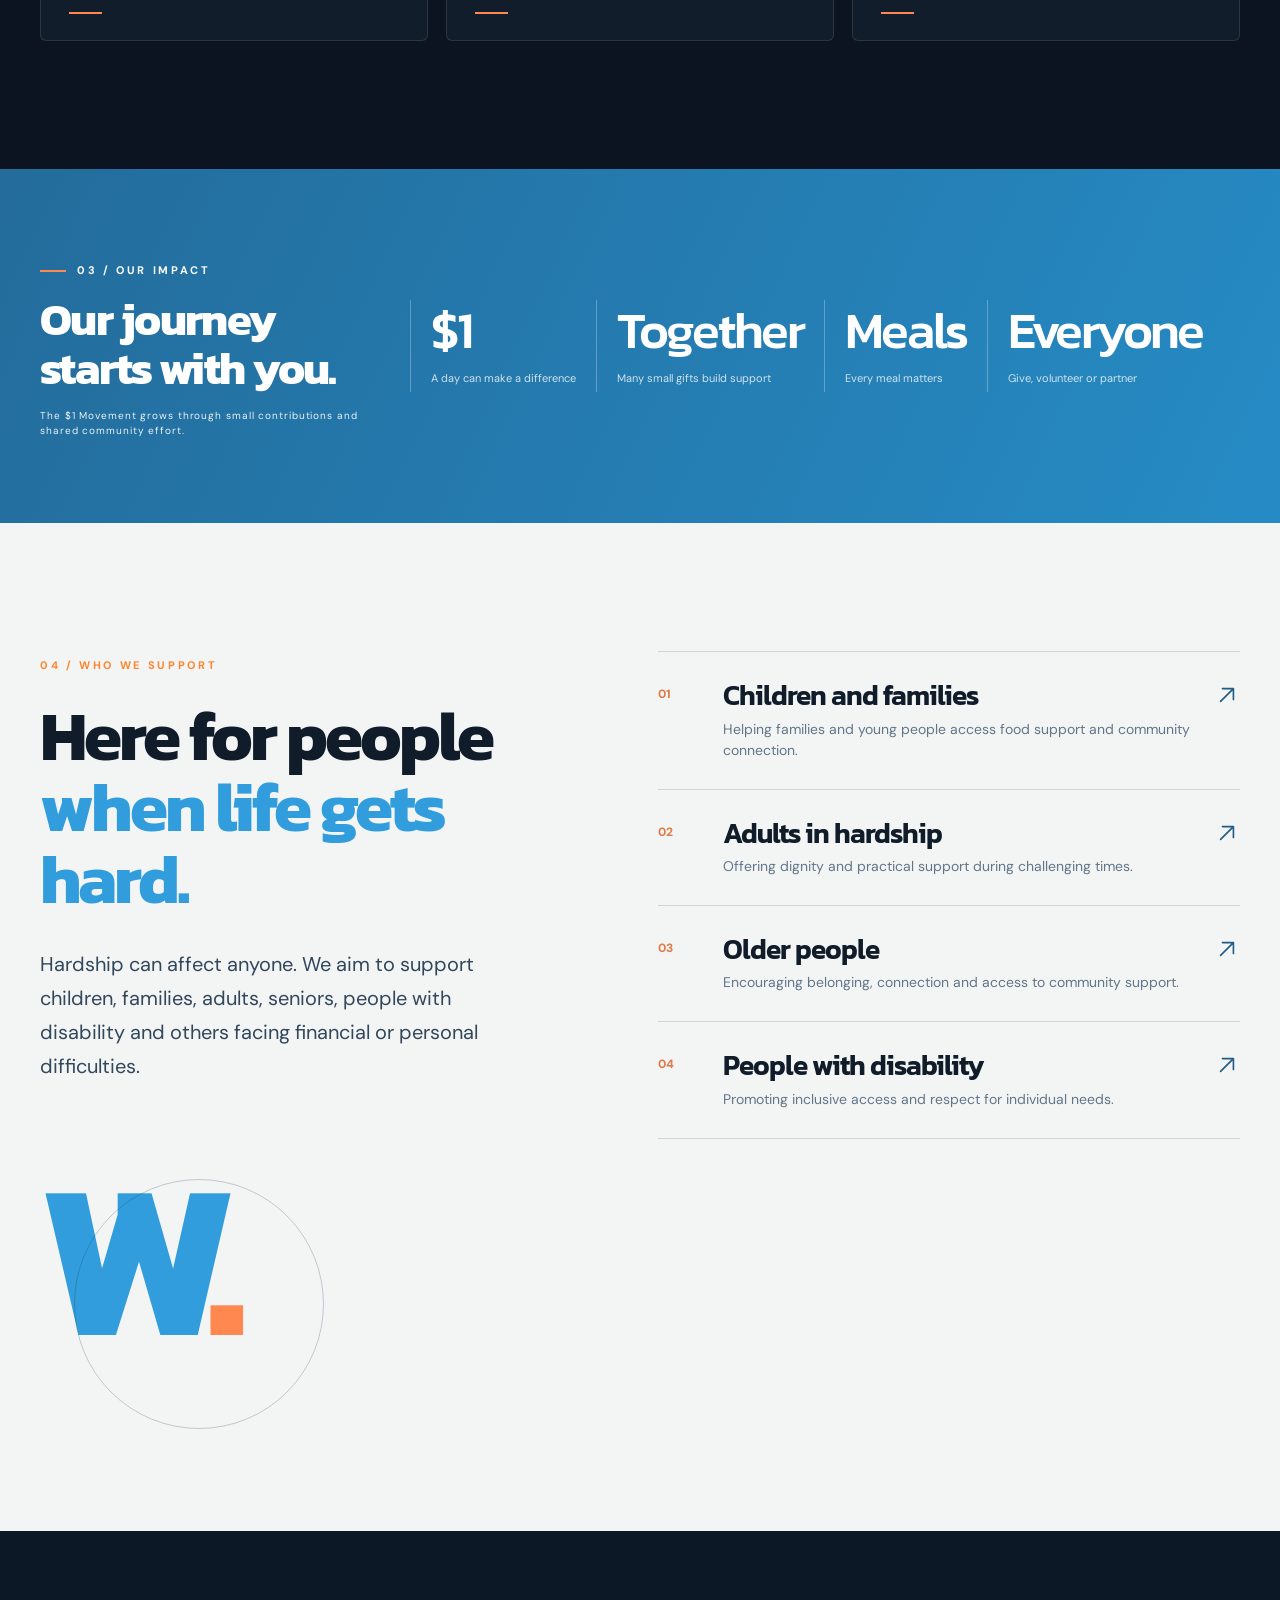
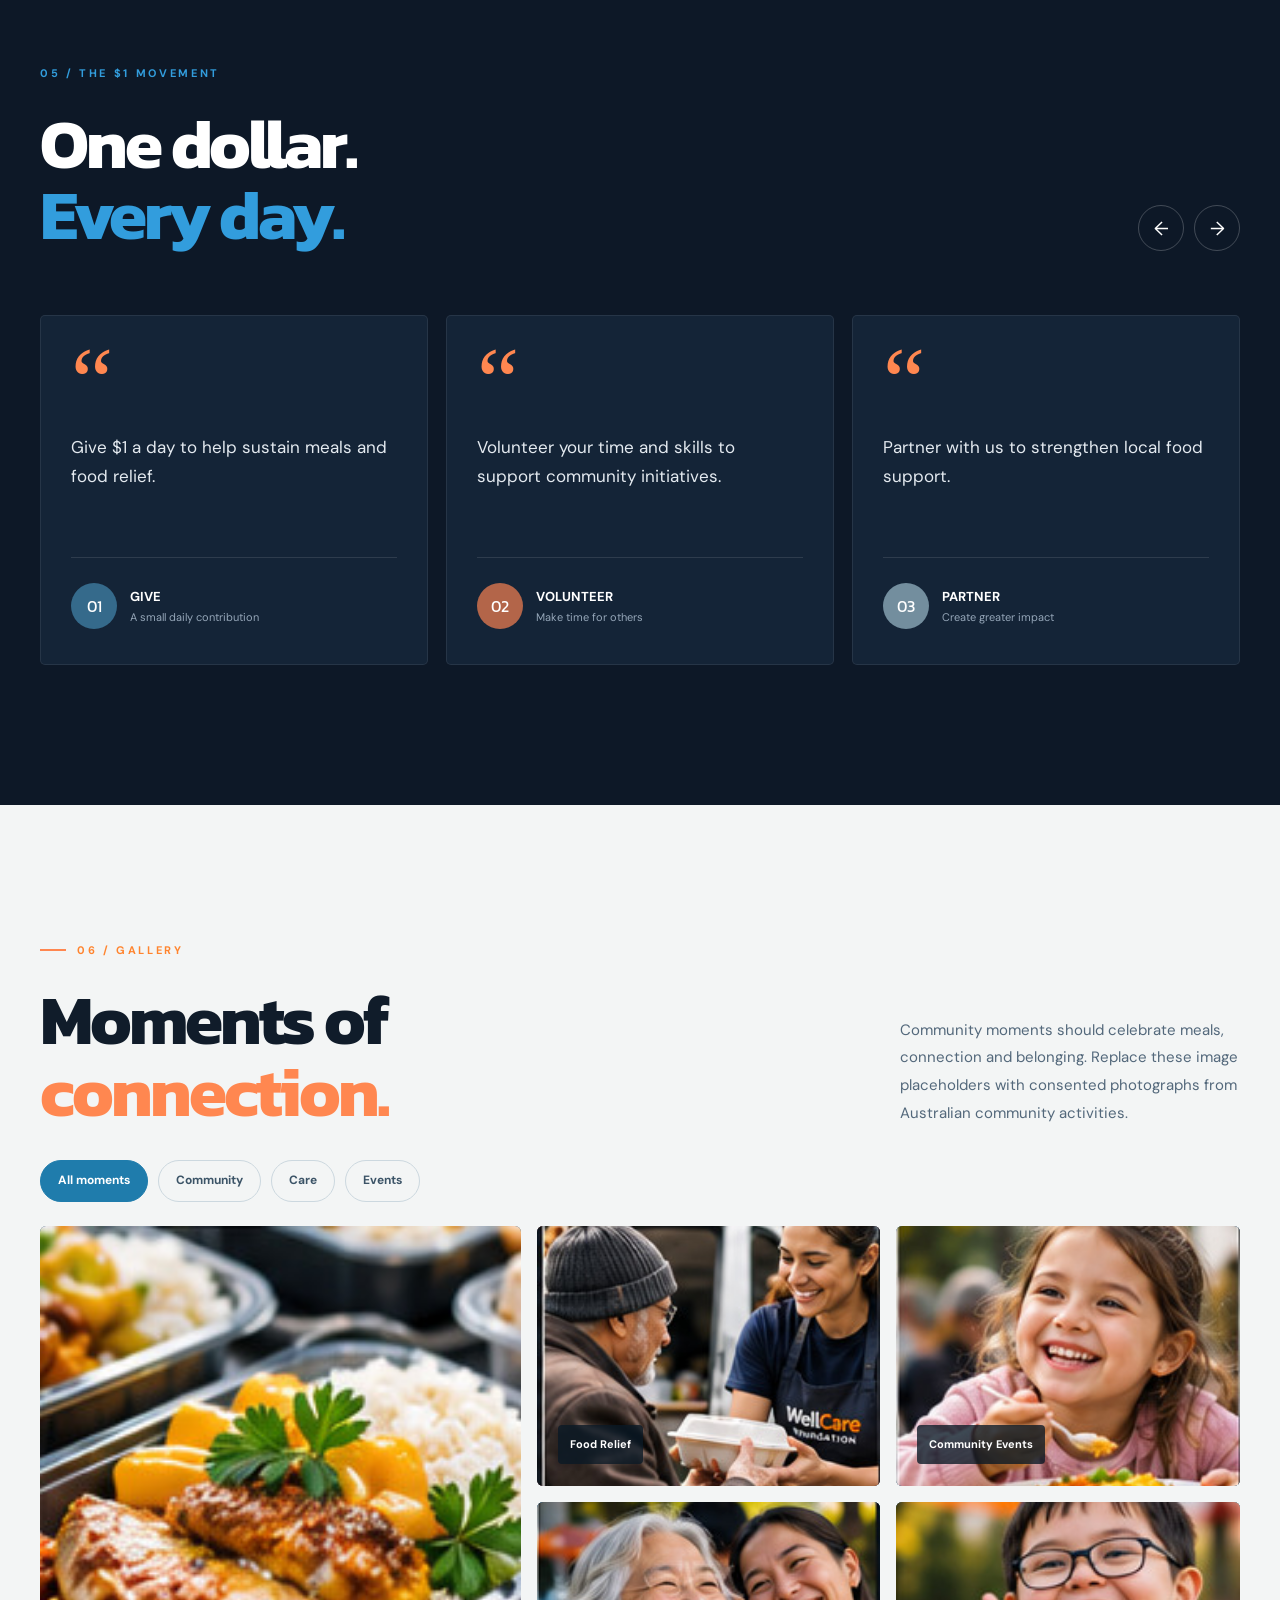
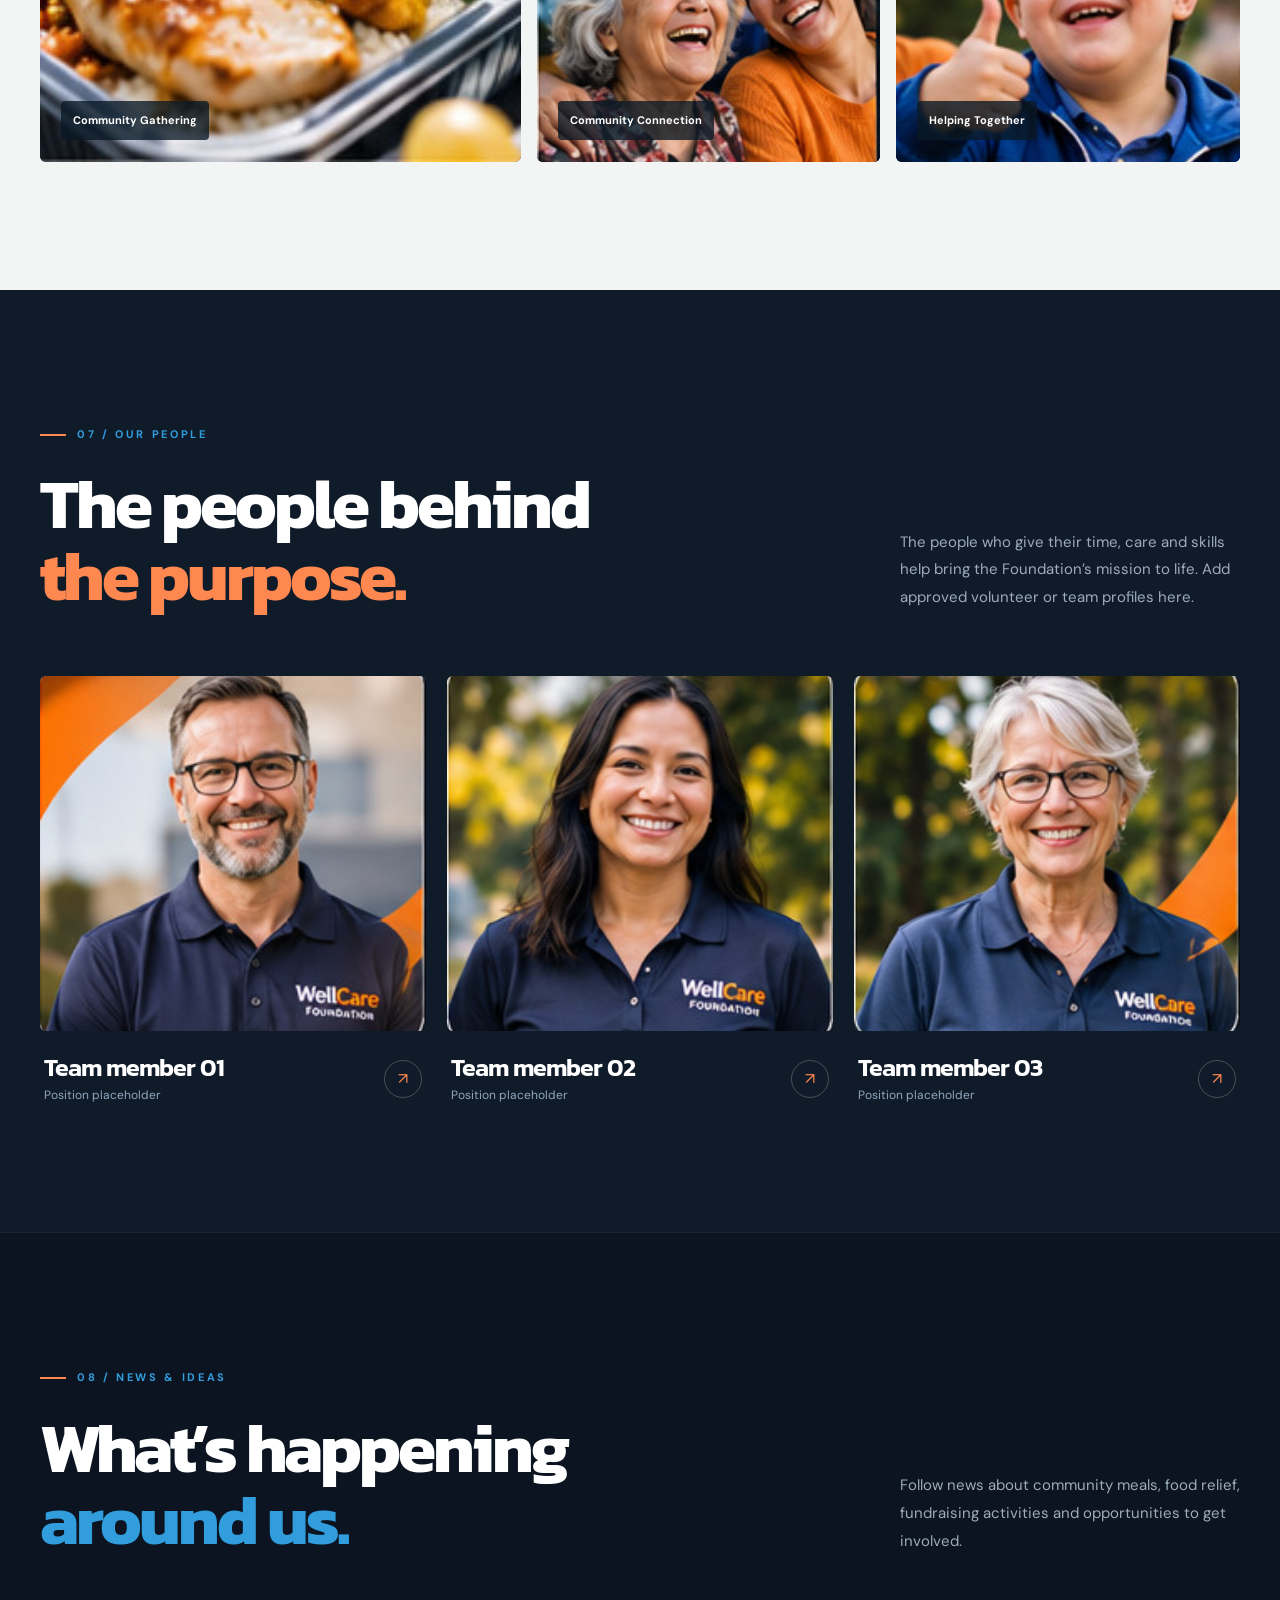
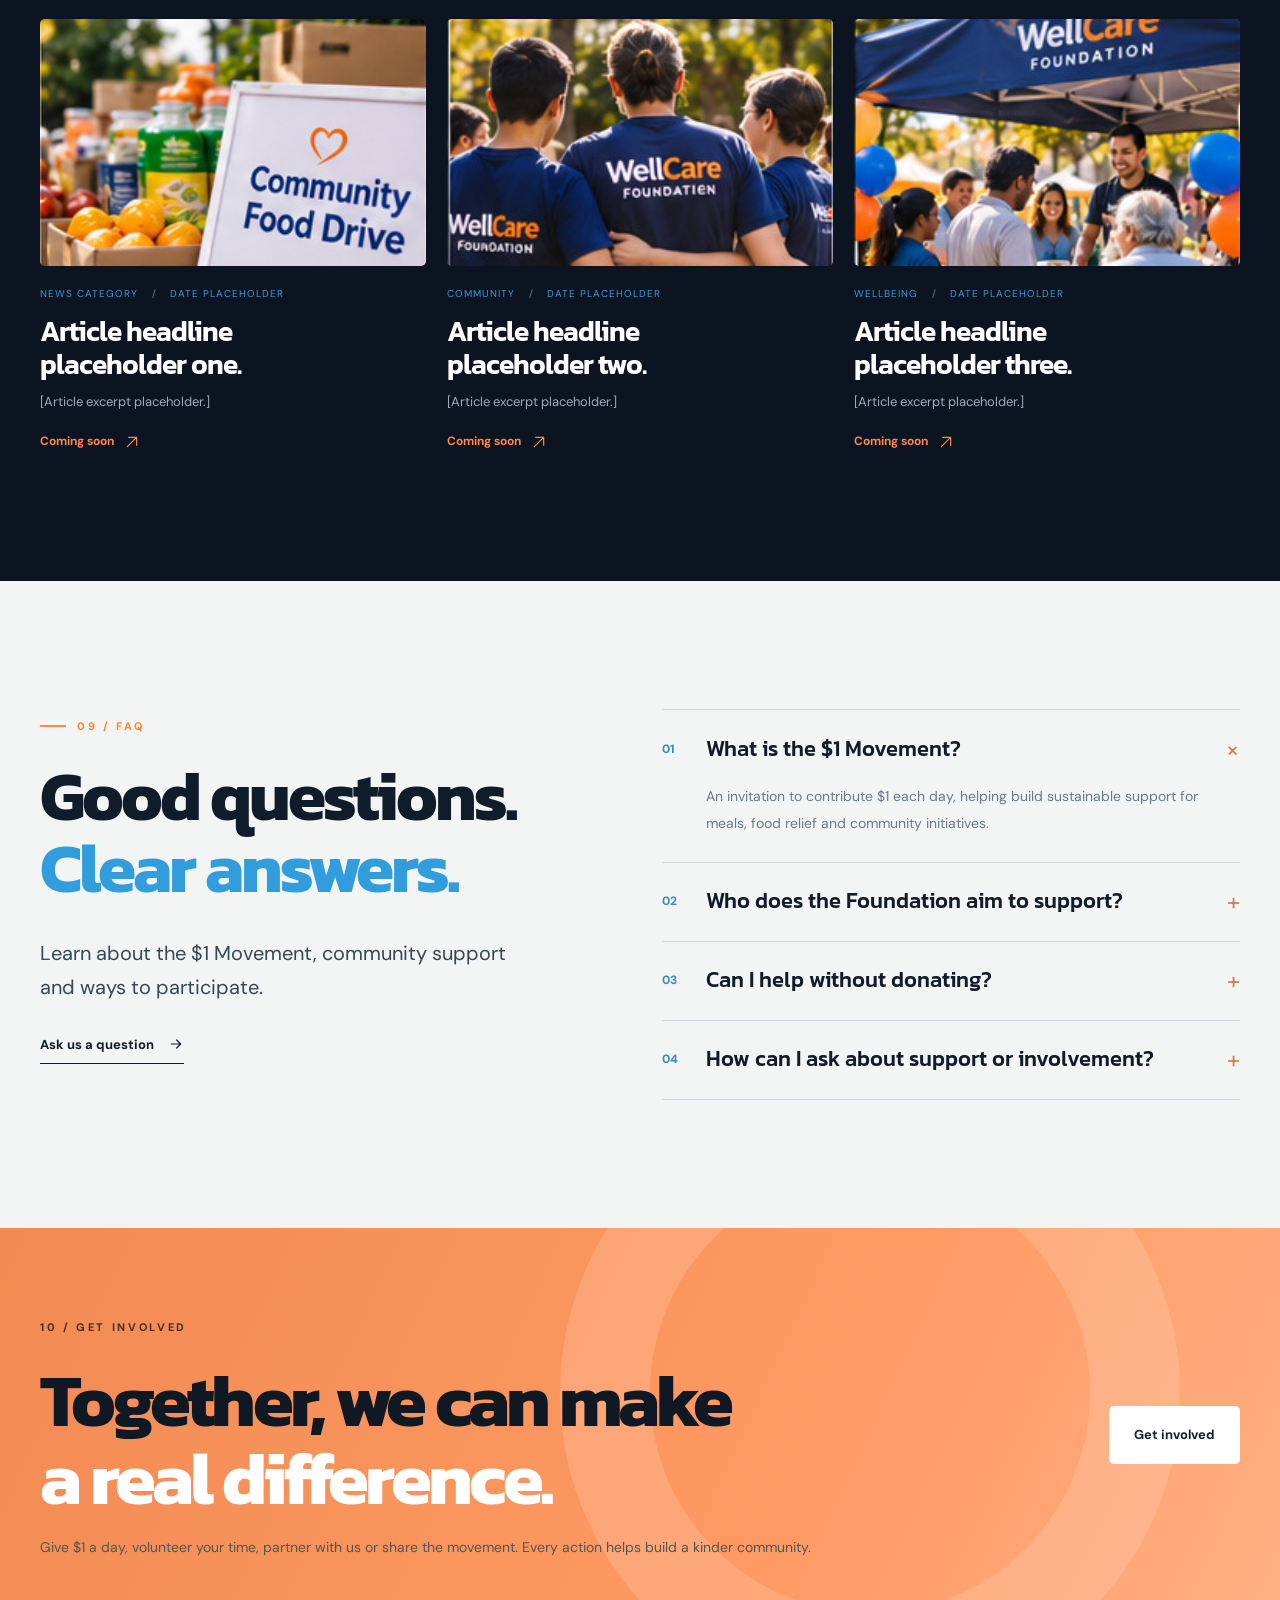
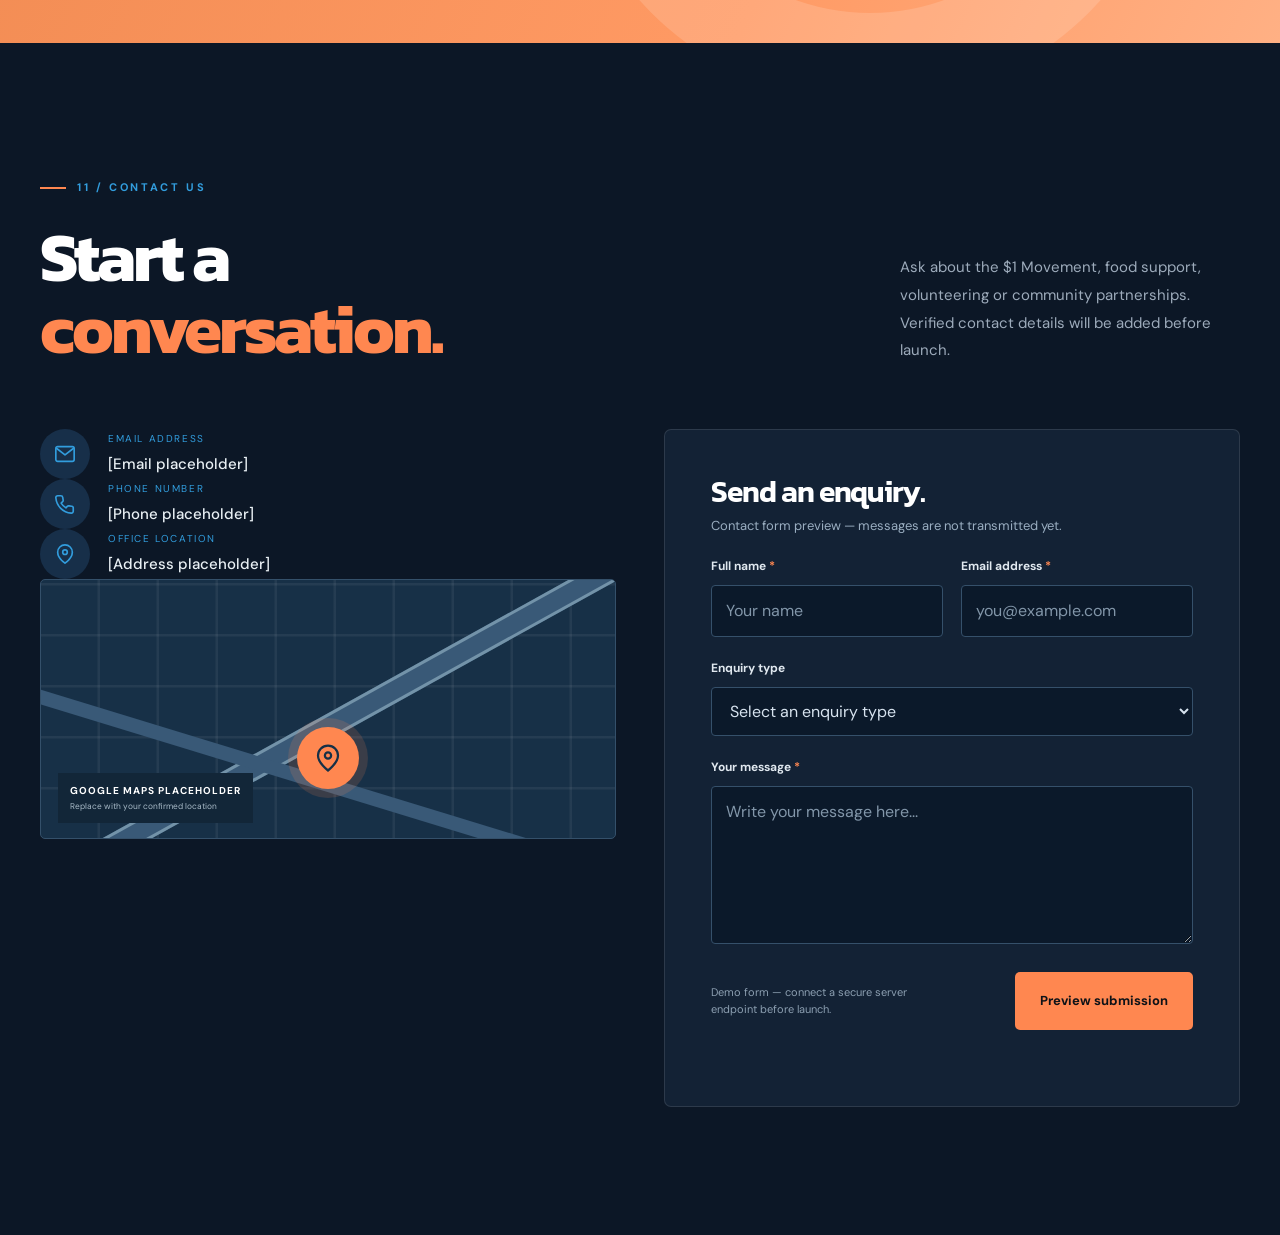
==== commit 2bfaef11: "Seventh-website elemnet fixing" ====
--- a/index.html
+++ b/index.html
@@ -9,7 +9,7 @@
 <link href="css/wellcare-foundation-unified.css" rel="stylesheet"/>
 <link href="https://fonts.googleapis.com" rel="preconnect"/>
 <link crossorigin="" href="https://fonts.gstatic.com" rel="preconnect"/>
-<link href="https://fonts.googleapis.com/css2?family=DM+Sans:wght@400;500;600;700&amp;family=Kanit:wght@400;500;600;700&amp;display=swap;family=Playwrite+AU+SA+Guides&display=swap" rel="stylesheet"/>
+<link href="https://fonts.googleapis.com/css2?family=DM+Sans:wght@400;500;600;700&amp;family=Kanit:wght@400;500;600;700&amp;display=swap;family=Playwrite+AU+SA+Guides&display=swap;family=Great+Vibes&display=swap" rel="stylesheet"/>
 <link href="css/style.css" rel="stylesheet"/>
 <script src="https://code.jquery.com/jquery-3.7.1.min.js"></script>
 <script defer="" src="js/main.js"></script>
@@ -65,13 +65,55 @@
 <div aria-hidden="true" class="hero__side-note">SCROLL TO EXPLORE <span>↓</span></div>
 </section>
 <!-- MOVING KEYWORDS -->
-<div aria-label="Care, community, connection and inclusion" class="ticker">
-<div aria-hidden="true" class="ticker__track">
-<span>GIVE $1 A DAY <b>✳</b> QUALITY MEALS <b>✳</b> COMMUNITY <b>✳</b> TOGETHER <b>✳</b></span>
-<span>GIVE $1 A DAY <b>✳</b> QUALITY MEALS <b>✳</b> COMMUNITY <b>✳</b> TOGETHER <b>✳</b></span>
-<span>GIVE $1 A DAY <b>✳</b> QUALITY MEALS <b>✳</b> COMMUNITY <b>✳</b> TOGETHER <b>✳</b></span>
-</div>
-</div>
+
+<!-- PARTNER LOGO TICKER -->
+<div class="ticker" aria-label="Our supporters and partners">
+    <div class="partners__heading">
+    <span>OUR SUPPORTERS & PARTNERS</span>
+  </div>
+
+  <div class="ticker__track">
+
+    <!-- Original logos -->
+    <div class="ticker__group">
+      <img src="img/partners/ggcafe.png" alt="GG Café">
+      <b aria-hidden="true"></b>
+
+      <img src="img/partners/caretaxi.png" alt="Care Taxi">
+      <b aria-hidden="true"></b>
+
+      <img src="img/partners/wellcareaus.png"
+           alt="Wellcare Australia">
+      <b aria-hidden="true"></b>
+    </div>
+
+    <!-- Duplicate logos -->
+    <div class="ticker__group" aria-hidden="true">
+      <img src="img/partners/ggcafe.png" alt="">
+      <b></b>
+
+      <img src="img/partners/caretaxi.png" alt="">
+      <b></b>
+
+      <img src="img/partners/wellcareaus.png" alt="">
+      <b></b>
+    </div>
+    <!-- hgh -->
+    <div class="ticker__group" aria-hidden="true">
+      <img src="img/partners/ggcafe.png" alt="">
+      <b></b>
+
+      <img src="img/partners/caretaxi.png" alt="">
+      <b></b>
+
+      <img src="img/partners/wellcareaus.png" alt="">
+      <b></b>
+    </div>
+
+  </div>
+</div>
+
+
 <!-- 02 / ABOUT -->
 <section aria-labelledby="about-title" class="section section--light about" id="about">
 <div class="container about__grid">
